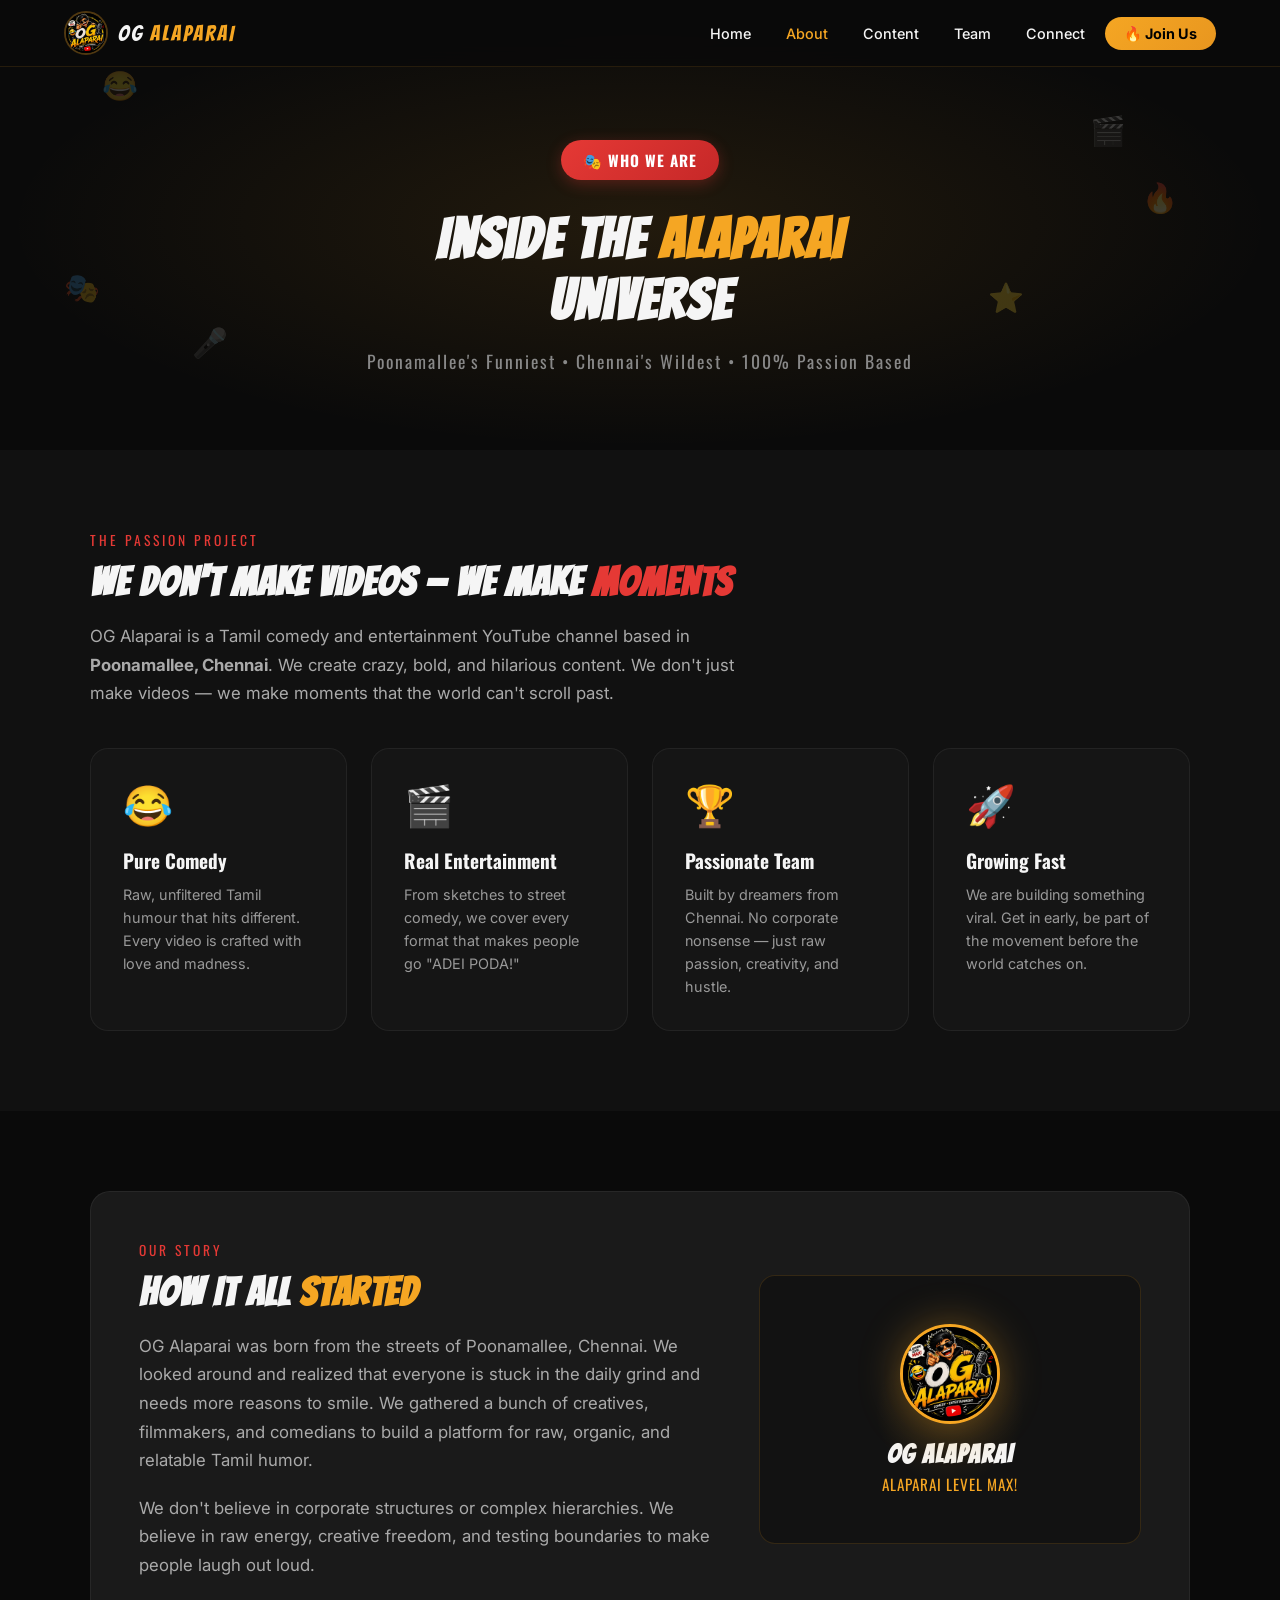
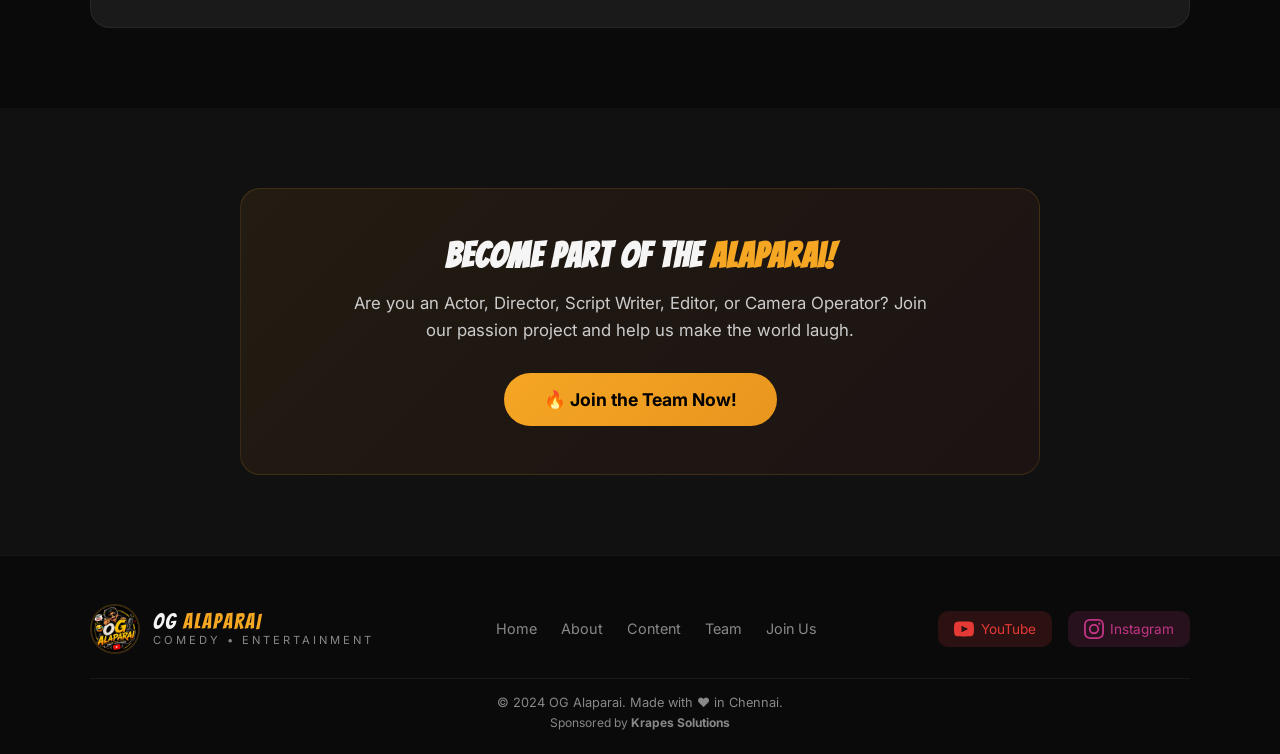
==== about.html @ c8358ae7 "Scrolling issues & small errors fix" ====
<!DOCTYPE html>
<html lang="en">
<head>
  <meta charset="UTF-8" />
  <meta name="viewport" content="width=device-width, initial-scale=1.0" />
  <title>About Us – OG Alaparai</title>
  <meta name="description" content="Learn more about OG Alaparai – Tamil comedy and entertainment YouTube channel based in Poonamallee, Chennai. Alaparai Level Max!" />
  <link rel="icon" href="logo.png" type="image/png" />
  <link rel="preconnect" href="https://fonts.googleapis.com" />
  <link rel="preconnect" href="https://fonts.gstatic.com" crossorigin />
  <link href="https://fonts.googleapis.com/css2?family=Bangers&family=Oswald:wght@400;600;700&family=Inter:wght@300;400;600;700&display=swap" rel="stylesheet" />
  <link rel="stylesheet" href="style.css" />
</head>
<body class="about-page">

  <!-- ===== NAVBAR ===== -->
  <nav id="navbar">
    <div class="nav-container">
      <a href="index.html" class="nav-logo">
        <img src="logo.png" alt="OG Alaparai Logo" id="nav-logo-img" />
        <span class="nav-brand">OG <span class="gold">ALAPARAI</span></span>
      </a>
      <ul class="nav-links" id="nav-links">
        <li><a href="index.html" class="nav-link">Home</a></li>
        <li><a href="about.html" class="nav-link active">About</a></li>
        <li><a href="content.html" class="nav-link">Content</a></li>
        <li><a href="team.html" class="nav-link">Team</a></li>
        <li><a href="connect.html" class="nav-link">Connect</a></li>
        <li><a href="join.html" class="nav-link nav-cta">🔥 Join Us</a></li>
      </ul>
      <button class="hamburger" id="hamburger" aria-label="Open menu">
        <span></span><span></span><span></span>
      </button>
    </div>
  </nav>

  <!-- ===== ABOUT HERO ===== -->
  <section class="about-hero">
    <div class="about-hero-overlay"></div>
    <div class="about-hero-content">
      <div class="hero-badge bounce">🎭 WHO WE ARE</div>
      <h1 class="about-title">Inside The <span class="gold">ALAPARAI</span><br/>Universe</h1>
      <p class="about-subtitle">Poonamallee's Funniest • Chennai's Wildest • 100% Passion Based</p>
    </div>
    <div class="floating-emojis">
      <span class="fe fe1">😂</span>
      <span class="fe fe2">🎬</span>
      <span class="fe fe3">🎤</span>
      <span class="fe fe4">🔥</span>
      <span class="fe fe5">⭐</span>
      <span class="fe fe6">🎭</span>
    </div>
  </section>

  <!-- ===== WHO WE ARE GRID ===== -->
  <section class="section about-intro-section">
    <div class="section-container">
      <div class="section-label">THE PASSION PROJECT</div>
      <h2 class="section-title">We Don't Make Videos — We Make <span class="red">MOMENTS</span></h2>
      <p class="section-desc">OG Alaparai is a Tamil comedy and entertainment YouTube channel based in <strong>Poonamallee, Chennai</strong>. We create crazy, bold, and hilarious content. We don't just make videos — we make moments that the world can't scroll past.</p>

      <div class="about-grid">
        <div class="about-card glass" id="card-comedy">
          <div class="about-card-icon">😂</div>
          <h3>Pure Comedy</h3>
          <p>Raw, unfiltered Tamil humour that hits different. Every video is crafted with love and madness.</p>
          <div class="card-glow glow-gold"></div>
        </div>
        <div class="about-card glass" id="card-entertainment">
          <div class="about-card-icon">🎬</div>
          <h3>Real Entertainment</h3>
          <p>From sketches to street comedy, we cover every format that makes people go "ADEI PODA!"</p>
          <div class="card-glow glow-red"></div>
        </div>
        <div class="about-card glass" id="card-team">
          <div class="about-card-icon">🏆</div>
          <h3>Passionate Team</h3>
          <p>Built by dreamers from Chennai. No corporate nonsense — just raw passion, creativity, and hustle.</p>
          <div class="card-glow glow-gold"></div>
        </div>
        <div class="about-card glass" id="card-grow">
          <div class="about-card-icon">🚀</div>
          <h3>Growing Fast</h3>
          <p>We are building something viral. Get in early, be part of the movement before the world catches on.</p>
          <div class="card-glow glow-red"></div>
        </div>
      </div>
    </div>
  </section>

  <!-- ===== STORY & VISION ===== -->
  <section class="section story-section">
    <div class="section-container">
      <div class="story-card">
        <div class="story-info">
          <div class="section-label">OUR STORY</div>
          <h2 class="section-title">How It All <span class="gold">Started</span></h2>
          <p class="story-text">OG Alaparai was born from the streets of Poonamallee, Chennai. We looked around and realized that everyone is stuck in the daily grind and needs more reasons to smile. We gathered a bunch of creatives, filmmakers, and comedians to build a platform for raw, organic, and relatable Tamil humor.</p>
          <p class="story-text">We don't believe in corporate structures or complex hierarchies. We believe in raw energy, creative freedom, and testing boundaries to make people laugh out loud.</p>
        </div>
        <div class="story-graphic-card">
          <div class="graphic-circle"></div>
          <img src="logo.png" alt="OG Alaparai Mascot Logo" class="story-graphic-logo" />
          <h4>OG ALAPARAI</h4>
          <p>Alaparai Level Max!</p>
        </div>
      </div>
    </div>
  </section>

  <!-- ===== ABOUT CTA ===== -->
  <section class="section about-cta-section">
    <div class="section-container">
      <div class="about-cta-card">
        <h3>Become Part of the <span class="gold">Alaparai!</span></h3>
        <p>Are you an Actor, Director, Script Writer, Editor, or Camera Operator? Join our passion project and help us make the world laugh.</p>
        <a href="join.html" class="btn btn-gold btn-large" id="about-cta-btn">🔥 Join the Team Now!</a>
      </div>
    </div>
  </section>

  <!-- ===== FOOTER ===== -->
  <footer class="footer">
    <div class="footer-container">
      <div class="footer-top">
        <div class="footer-logo">
          <img src="logo.png" alt="OG Alaparai" class="footer-logo-img" />
          <div>
            <div class="footer-brand">OG <span class="gold">ALAPARAI</span></div>
            <div class="footer-tagline">COMEDY • ENTERTAINMENT</div>
          </div>
        </div>
        <div class="footer-links">
          <a href="index.html">Home</a>
          <a href="about.html">About</a>
          <a href="content.html">Content</a>
          <a href="team.html">Team</a>
          <a href="join.html">Join Us</a>
        </div>
        <div class="footer-social">
          <a href="https://www.youtube.com/@OG_Alaparai" target="_blank" rel="noopener" class="social-btn yt" id="footer-yt-about">
            <svg viewBox="0 0 24 24" fill="currentColor" width="20" height="20"><path d="M19.615 3.184c-3.604-.246-11.631-.245-15.23 0-3.897.266-4.356 2.62-4.385 8.816.029 6.185.484 8.549 4.385 8.816 3.6.245 11.626.246 15.23 0 3.897-.266 4.356-2.62 4.385-8.816-.029-6.185-.484-8.549-4.385-8.816zm-10.615 12.816v-8l8 3.993-8 4.007z"/></svg>
            YouTube
          </a>
          <a href="https://www.instagram.com/ogalaparai?igsh=MXBjYnR4ajNsdXlrcw==" target="_blank" rel="noopener" class="social-btn ig" id="footer-ig-about">
            <svg viewBox="0 0 24 24" fill="currentColor" width="20" height="20"><path d="M12 2.163c3.204 0 3.584.012 4.85.07 3.252.148 4.771 1.691 4.919 4.919.058 1.265.069 1.645.069 4.849 0 3.205-.012 3.584-.069 4.849-.149 3.225-1.664 4.771-4.919 4.919-1.266.058-1.644.07-4.85.07-3.204 0-3.584-.012-4.849-.07-3.26-.149-4.771-1.699-4.919-4.92-.058-1.265-.07-1.644-.07-4.849 0-3.204.013-3.583.07-4.849.149-3.227 1.664-4.771 4.919-4.919 1.266-.057 1.645-.069 4.849-.069zM12 0C8.741 0 8.333.014 7.053.072 2.695.272.273 2.69.073 7.052.014 8.333 0 8.741 0 12c0 3.259.014 3.668.072 4.948.2 4.358 2.618 6.78 6.98 6.98C8.333 23.986 8.741 24 12 24c3.259 0 3.668-.014 4.948-.072 4.354-.2 6.782-2.618 6.979-6.98.059-1.28.073-1.689.073-4.948 0-3.259-.014-3.667-.072-4.947-.196-4.354-2.617-6.78-6.979-6.98C15.668.014 15.259 0 12 0zm0 5.838a6.162 6.162 0 100 12.324 6.162 6.162 0 000-12.324zM12 16a4 4 0 110-8 4 4 0 010 8zm6.406-11.845a1.44 1.44 0 100 2.881 1.44 1.44 0 000-2.881z"/></svg>
            Instagram
          </a>
        </div>
      </div>
      <div class="footer-bottom">
        <p>© 2024 OG Alaparai. Made with ❤️ in Chennai.</p>
        <p class="footer-sponsor">Sponsored by <strong>Krapes Solutions</strong></p>
      </div>
    </div>
  </footer>

  <script src="script.js"></script>
</body>
</html>
---- style.css ----
/* ===== RESET ===== */
*,
*::before,
*::after {
  margin: 0;
  padding: 0;
  box-sizing: border-box
}

:root {
  --black: #0a0a0a;
  --dark: #111;
  --card: #1a1a1a;
  --gold: #f5a623;
  --gold-light: #ffd700;
  --red: #e53935;
  --white: #f5f5f5;
  --gray: #888;
  --font-display: 'Bangers', cursive;
  --font-heading: 'Oswald', sans-serif;
  --font-body: 'Inter', sans-serif
}

html {
  scroll-behavior: smooth
}

body {
  font-family: var(--font-body);
  background: var(--black);
  color: var(--white);
  overflow-x: hidden
}

a {
  text-decoration: none;
  color: inherit
}

.gold {
  color: var(--gold)
}

.red {
  color: var(--red)
}

/* ===== NAV ===== */
#navbar {
  position: fixed;
  top: 0;
  left: 0;
  width: 100%;
  z-index: 1000;
  background: rgba(10, 10, 10, .85);
  backdrop-filter: blur(14px);
  border-bottom: 1px solid rgba(245, 166, 35, .12);
  transition: .3s
}

.nav-container {
  max-width: 1200px;
  margin: 0 auto;
  padding: .7rem 1.5rem;
  display: flex;
  align-items: center;
  justify-content: space-between
}

.nav-logo {
  display: flex;
  align-items: center;
  gap: .6rem
}

#nav-logo-img {
  width: 44px;
  height: 44px;
  border-radius: 50%;
  object-fit: cover;
  border: 2px solid rgba(245, 166, 35, .3)
}

.nav-brand {
  font-family: var(--font-display);
  font-size: 1.4rem;
  letter-spacing: 2px
}

.nav-links {
  display: flex;
  list-style: none;
  gap: .2rem;
  align-items: center
}

.nav-link {
  padding: .5rem 1rem;
  border-radius: 8px;
  font-weight: 500;
  font-size: .9rem;
  transition: .25s
}

.nav-link:hover,
.nav-link.active {
  color: var(--gold)
}

.nav-cta {
  background: linear-gradient(135deg, var(--gold), #e8961f);
  color: #000 !important;
  font-weight: 700;
  border-radius: 20px;
  padding: .5rem 1.2rem !important
}

.nav-cta:hover {
  transform: scale(1.05);
  box-shadow: 0 0 20px rgba(245, 166, 35, .4)
}

.hamburger {
  display: none;
  flex-direction: column;
  gap: 5px;
  background: none;
  border: none;
  cursor: pointer;
  padding: 5px
}

.hamburger span {
  width: 26px;
  height: 3px;
  background: var(--white);
  border-radius: 3px;
  transition: .3s
}

/* ===== HERO ===== */
.hero {
  position: relative;
  min-height: 100vh;
  display: flex;
  align-items: center;
  justify-content: center;
  padding: 6rem 2rem 5rem;
  background: var(--black);
  overflow: hidden
}

.hero-bg-overlay {
  position: absolute;
  inset: 0;
  background: radial-gradient(ellipse at 25% 35%, rgba(245, 166, 35, .1) 0%, transparent 55%), radial-gradient(ellipse at 75% 65%, rgba(229, 57, 53, .07) 0%, transparent 45%), radial-gradient(ellipse at 50% 80%, rgba(245, 166, 35, .05) 0%, transparent 40%)
}

.hero-ring {
  position: absolute;
  border-radius: 50%;
  border: 2px solid rgba(245, 166, 35, .06);
  pointer-events: none
}

.ring1 {
  width: 600px;
  height: 600px;
  top: 50%;
  left: 50%;
  transform: translate(-50%, -50%);
  animation: spinSlow 30s linear infinite
}

.ring2 {
  width: 800px;
  height: 800px;
  top: 50%;
  left: 50%;
  transform: translate(-50%, -50%);
  border-color: rgba(229, 57, 53, .04);
  animation: spinSlow 45s linear infinite reverse
}

@keyframes spinSlow {
  to {
    transform: translate(-50%, -50%) rotate(360deg)
  }
}

.hero-content {
  position: relative;
  z-index: 2;
  text-align: center;
  max-width: 750px
}

.hero-badge {
  display: inline-block;
  background: linear-gradient(135deg, var(--red), #c62828);
  color: #fff;
  padding: .55rem 1.4rem;
  border-radius: 24px;
  font-family: var(--font-heading);
  font-weight: 700;
  font-size: .95rem;
  letter-spacing: 1px;
  margin-bottom: 1.8rem;
  box-shadow: 0 4px 15px rgba(229, 57, 53, .3)
}

.bounce {
  animation: bounce 2s infinite
}

@keyframes bounce {

  0%,
  100% {
    transform: translateY(0)
  }

  50% {
    transform: translateY(-8px)
  }
}

.hero-logo-wrap {
  margin: 0 auto 1rem;
  position: relative
}

.hero-logo {
  max-width: 420px;
  width: 100%;
  filter: drop-shadow(0 0 40px rgba(245, 166, 35, .25));
  animation: logoFloat 4s ease-in-out infinite;
  -webkit-mask-image: radial-gradient(ellipse 75% 75% at center, #000 40%, transparent 72%);
  mask-image: radial-gradient(ellipse 75% 75% at center, #000 40%, transparent 72%)
}

@keyframes logoFloat {

  0%,
  100% {
    transform: translateY(0)
  }

  50% {
    transform: translateY(-10px)
  }
}

.hero-tagline {
  font-family: var(--font-heading);
  font-size: 1.3rem;
  letter-spacing: 6px;
  color: var(--gold);
  margin-bottom: 1.2rem;
  text-transform: uppercase
}

.tagline-dot {
  margin: 0 .6rem;
  opacity: .5
}

.hero-sub {
  font-size: 1.05rem;
  color: #bbb;
  line-height: 1.7;
  margin-bottom: 1.5rem
}

.hero-tags {
  display: flex;
  flex-wrap: wrap;
  justify-content: center;
  gap: .5rem;
  margin-bottom: 2rem
}

.tag {
  background: rgba(245, 166, 35, .08);
  border: 1px solid rgba(245, 166, 35, .2);
  padding: .35rem .9rem;
  border-radius: 20px;
  font-size: .82rem;
  color: var(--gold);
  transition: .25s
}

.tag:hover {
  background: rgba(245, 166, 35, .15);
  transform: translateY(-2px)
}

.hero-btns {
  display: flex;
  gap: 1rem;
  justify-content: center;
  flex-wrap: wrap
}

.btn {
  display: inline-flex;
  align-items: center;
  gap: .5rem;
  padding: .75rem 1.8rem;
  border-radius: 30px;
  font-weight: 700;
  font-size: .93rem;
  border: none;
  cursor: pointer;
  transition: .3s
}

.btn-yt {
  background: #e53935;
  color: #fff
}

.btn-yt:hover {
  background: #c62828;
  transform: translateY(-3px);
  box-shadow: 0 8px 25px rgba(229, 57, 53, .4)
}

.btn-ig {
  background: linear-gradient(135deg, #833ab4, #fd1d1d, #fcb045);
  color: #fff
}

.btn-ig:hover {
  transform: translateY(-3px);
  box-shadow: 0 8px 25px rgba(131, 58, 180, .4)
}

.btn-gold {
  background: linear-gradient(135deg, var(--gold), #e8961f);
  color: #000
}

.btn-gold:hover {
  transform: translateY(-3px);
  box-shadow: 0 8px 25px rgba(245, 166, 35, .4)
}

.btn-large {
  padding: 1rem 2.5rem;
  font-size: 1.1rem
}

.btn-full {
  width: 100%;
  justify-content: center
}

/* Hero QR */
.hero-qr {
  position: absolute;
  right: 3rem;
  bottom: 3rem;
  z-index: 3;
  text-align: center;
  animation: fadeInUp 1s .5s both
}

.qr-img {
  width: 110px;
  height: 110px;
  border-radius: 12px;
  border: 3px solid rgba(245, 166, 35, .3);
  transition: .3s;
  background: #fff;
  padding: 4px
}

.qr-img:hover {
  transform: scale(1.1);
  box-shadow: 0 0 25px rgba(245, 166, 35, .3)
}

.qr-label {
  display: block;
  font-size: .7rem;
  color: var(--gray);
  margin-top: .4rem;
  letter-spacing: 1px;
  font-family: var(--font-heading)
}

@keyframes fadeInUp {
  from {
    opacity: 0;
    transform: translateY(20px)
  }

  to {
    opacity: 1;
    transform: translateY(0)
  }
}

.hero-scroll-hint {
  position: absolute;
  bottom: 1.5rem;
  left: 50%;
  transform: translateX(-50%);
  text-align: center;
  color: var(--gray);
  font-size: .75rem;
  z-index: 3
}

.scroll-arrow {
  width: 20px;
  height: 20px;
  border-right: 2px solid var(--gray);
  border-bottom: 2px solid var(--gray);
  transform: rotate(45deg);
  margin: .5rem auto 0;
  animation: scrollBounce 1.5s infinite
}

@keyframes scrollBounce {

  0%,
  100% {
    transform: rotate(45deg) translateY(0)
  }

  50% {
    transform: rotate(45deg) translateY(6px)
  }
}

/* ===== MARQUEE ===== */
.marquee-strip {
  background: linear-gradient(90deg, var(--gold), #e8961f, var(--red), #e8961f, var(--gold));
  padding: .6rem 0;
  overflow: hidden;
  white-space: nowrap
}

.marquee-track {
  display: flex;
  animation: marquee 20s linear infinite
}

.marquee-track span {
  font-family: var(--font-heading);
  font-size: .85rem;
  font-weight: 700;
  color: #000;
  letter-spacing: 2px;
  flex-shrink: 0
}

@keyframes marquee {
  to {
    transform: translateX(-50%)
  }
}

/* ===== STATS BAR ===== */
.stats-bar {
  background: var(--dark);
  border-bottom: 1px solid rgba(255, 255, 255, .05);
  padding: 2.5rem 2rem
}

.stats-container {
  max-width: 900px;
  margin: 0 auto;
  display: grid;
  grid-template-columns: repeat(4, 1fr);
  gap: 1rem;
  text-align: center
}

.stat-item {
  padding: 1rem
}

.stat-num {
  font-family: var(--font-display);
  font-size: 2.8rem;
  color: var(--gold)
}

.stat-suffix {
  font-family: var(--font-display);
  font-size: 1.8rem;
  color: var(--gold)
}

.stat-label {
  display: block;
  font-size: .75rem;
  color: var(--gray);
  margin-top: .3rem;
  letter-spacing: 1px;
  text-transform: uppercase
}

/* ===== SECTIONS ===== */
.section {
  padding: 5rem 2rem
}

.section-container {
  max-width: 1100px;
  margin: 0 auto
}

.section-label {
  font-family: var(--font-heading);
  color: var(--red);
  font-size: .85rem;
  letter-spacing: 3px;
  margin-bottom: .5rem;
  text-transform: uppercase
}

.section-title {
  font-family: var(--font-display);
  font-size: 2.5rem;
  letter-spacing: 1px;
  margin-bottom: 1rem;
  line-height: 1.2
}

.section-desc {
  color: #aaa;
  font-size: 1.05rem;
  max-width: 650px;
  line-height: 1.7;
  margin-bottom: 2.5rem
}

/* ABOUT */
.about-section {
  background: var(--dark)
}

.about-grid {
  display: grid;
  grid-template-columns: repeat(auto-fit, minmax(240px, 1fr));
  gap: 1.5rem
}

.about-card {
  position: relative;
  background: rgba(26, 26, 26, .6);
  border: 1px solid rgba(255, 255, 255, .06);
  border-radius: 18px;
  padding: 2rem;
  overflow: hidden;
  transition: .4s
}

.about-card:hover {
  transform: translateY(-8px);
  border-color: var(--gold)
}

.about-card.glass {
  backdrop-filter: blur(10px)
}

.about-card-icon {
  font-size: 2.5rem;
  margin-bottom: 1rem
}

.about-card h3 {
  font-family: var(--font-heading);
  font-size: 1.2rem;
  margin-bottom: .5rem
}

.about-card p {
  color: #999;
  font-size: .9rem;
  line-height: 1.6
}

.card-glow {
  position: absolute;
  width: 120px;
  height: 120px;
  border-radius: 50%;
  filter: blur(60px);
  opacity: 0;
  transition: .5s;
  pointer-events: none;
  bottom: -30px;
  right: -30px
}

.glow-gold {
  background: var(--gold)
}

.glow-red {
  background: var(--red)
}

.about-card:hover .card-glow {
  opacity: .15
}

/* CONTENT */
.content-section {
  background: var(--black)
}

.content-grid {
  display: grid;
  grid-template-columns: repeat(auto-fit, minmax(200px, 1fr));
  gap: 1.2rem
}

.content-item {
  background: var(--card);
  border: 1px solid rgba(255, 255, 255, .05);
  border-radius: 14px;
  padding: 1.8rem;
  text-align: center;
  transition: .3s
}

.content-item:hover {
  border-color: var(--gold);
  transform: translateY(-5px);
  box-shadow: 0 8px 25px rgba(245, 166, 35, .08)
}

.content-icon {
  font-size: 2.2rem;
  margin-bottom: .8rem
}

.content-item h4 {
  font-family: var(--font-heading);
  margin-bottom: .4rem
}

.content-item p {
  color: #999;
  font-size: .82rem;
  line-height: 1.5
}

/* TEAM */
.team-section {
  background: var(--dark)
}

.roles-grid {
  display: grid;
  grid-template-columns: repeat(auto-fit, minmax(200px, 1fr));
  gap: 1.2rem;
  margin-bottom: 2.5rem
}

.role-card {
  background: var(--card);
  border: 1px solid rgba(255, 255, 255, .06);
  border-radius: 14px;
  padding: 1.8rem;
  text-align: center;
  transition: .35s
}

.role-card:hover {
  border-color: var(--gold);
  transform: translateY(-6px);
  box-shadow: 0 10px 30px rgba(245, 166, 35, .1)
}

.role-card.highlight {
  border-color: rgba(245, 166, 35, .2)
}

.role-emoji {
  font-size: 2.5rem;
  margin-bottom: .6rem
}

.role-card h4 {
  font-family: var(--font-heading);
  font-size: 1.1rem;
  margin-bottom: .4rem
}

.role-card p {
  color: #999;
  font-size: .82rem;
  line-height: 1.5
}

.join-cta-wrap {
  text-align: center;
  padding: 2.5rem;
  background: linear-gradient(135deg, rgba(245, 166, 35, .08), rgba(229, 57, 53, .05));
  border-radius: 20px;
  border: 1px solid rgba(245, 166, 35, .15)
}

.cta-text {
  font-family: var(--font-heading);
  font-size: 1.2rem;
  color: var(--gold);
  margin-bottom: 1.2rem;
  letter-spacing: 1.5px
}

/* ===== CONNECT ===== */
.connect-section {
  background: var(--black)
}

.connect-grid {
  display: grid;
  grid-template-columns: repeat(3, 1fr);
  gap: 1.5rem;
  align-items: stretch
}

.connect-card {
  background: var(--card);
  border: 1px solid rgba(255, 255, 255, .06);
  border-radius: 18px;
  padding: 2.5rem 2rem;
  text-align: center;
  transition: .4s;
  display: flex;
  flex-direction: column;
  align-items: center;
  justify-content: center;
  gap: .6rem
}

.connect-card:hover {
  transform: translateY(-6px)
}

.qr-card {
  border-color: rgba(245, 166, 35, .2)
}

.qr-card:hover {
  box-shadow: 0 12px 35px rgba(245, 166, 35, .12)
}

.connect-qr {
  width: 180px;
  height: 180px;
  border-radius: 12px;
  border: 3px solid rgba(245, 166, 35, .25);
  background: #fff;
  padding: 8px;
  margin-bottom: .5rem
}

.connect-card h4 {
  font-family: var(--font-heading);
  font-size: 1.2rem
}

.connect-card p {
  color: #999;
  font-size: .85rem;
  line-height: 1.5
}

.yt-card {
  border-color: rgba(229, 57, 53, .2)
}

.yt-card:hover {
  border-color: #e53935;
  box-shadow: 0 12px 35px rgba(229, 57, 53, .12)
}

.yt-card .connect-icon {
  color: #e53935
}

.ig-card {
  border-color: rgba(193, 53, 132, .2)
}

.ig-card:hover {
  border-color: #c13584;
  box-shadow: 0 12px 35px rgba(193, 53, 132, .12)
}

.ig-card .connect-icon {
  color: #c13584
}

.connect-action {
  font-family: var(--font-heading);
  font-size: .9rem;
  color: var(--gold);
  letter-spacing: 1px;
  margin-top: auto
}

/* LOCATION */
.location-section {
  background: var(--dark)
}

.location-card {
  display: grid;
  grid-template-columns: 1fr 1fr;
  gap: 3rem;
  align-items: center
}

.location-address {
  font-size: 1.1rem;
  margin-bottom: 1.5rem;
  line-height: 1.6
}

.contact-row {
  display: flex;
  gap: 1rem;
  flex-wrap: wrap
}

.contact-btn {
  background: var(--card);
  border: 1px solid rgba(255, 255, 255, .1);
  padding: .6rem 1.2rem;
  border-radius: 10px;
  font-size: .9rem;
  transition: .25s
}

.contact-btn:hover {
  border-color: var(--gold);
  color: var(--gold)
}

.map-mock {
  background: var(--card);
  border: 1px solid rgba(255, 255, 255, .08);
  border-radius: 16px;
  padding: 3rem;
  text-align: center
}

.map-pin {
  font-size: 3rem;
  margin-bottom: .5rem;
  animation: bounce 2s infinite
}

.map-mock p {
  font-family: var(--font-heading);
  font-size: 1.2rem;
  color: var(--gold)
}

.map-mock small {
  color: var(--gray)
}

/* ===== FOOTER ===== */
.footer {
  background: var(--black);
  border-top: 1px solid rgba(255, 255, 255, .06);
  padding: 3rem 2rem 1.5rem
}

.footer-container {
  max-width: 1100px;
  margin: 0 auto
}

.footer-top {
  display: flex;
  align-items: center;
  justify-content: space-between;
  flex-wrap: wrap;
  gap: 1.5rem;
  margin-bottom: 1.5rem
}

.footer-logo {
  display: flex;
  align-items: center;
  gap: .8rem
}

.footer-logo-img {
  width: 50px;
  height: 50px;
  border-radius: 50%;
  object-fit: cover;
  border: 2px solid rgba(245, 166, 35, .2)
}

.footer-brand {
  font-family: var(--font-display);
  font-size: 1.3rem;
  letter-spacing: 2px
}

.footer-tagline {
  font-size: .7rem;
  color: var(--gray);
  letter-spacing: 3px
}

.footer-links {
  display: flex;
  gap: 1.5rem;
  flex-wrap: wrap
}

.footer-links a {
  color: var(--gray);
  font-size: .9rem;
  transition: .25s
}

.footer-links a:hover {
  color: var(--gold)
}

.footer-social {
  display: flex;
  gap: 1rem
}

.social-btn {
  display: inline-flex;
  align-items: center;
  gap: .4rem;
  padding: .5rem 1rem;
  border-radius: 10px;
  font-size: .85rem;
  transition: .25s
}

.social-btn.yt {
  background: rgba(229, 57, 53, .15);
  color: #e53935
}

.social-btn.yt:hover {
  background: #e53935;
  color: #fff
}

.social-btn.ig {
  background: rgba(193, 53, 132, .15);
  color: #c13584
}

.social-btn.ig:hover {
  background: #c13584;
  color: #fff
}

.footer-bottom {
  border-top: 1px solid rgba(255, 255, 255, .06);
  padding-top: 1rem;
  color: var(--gray);
  font-size: .8rem;
  text-align: center
}

.footer-sponsor {
  margin-top: .3rem;
  font-size: .75rem
}

/* ===== JOIN PAGE ===== */
.join-hero {
  position: relative;
  min-height: 50vh;
  display: flex;
  align-items: center;
  justify-content: center;
  padding: 7rem 2rem 3rem;
  background: var(--black);
  overflow: hidden;
  text-align: center
}

.join-hero-overlay {
  position: absolute;
  inset: 0;
  background: radial-gradient(ellipse at center, rgba(245, 166, 35, .1), transparent 70%)
}

.join-hero-content {
  position: relative;
  z-index: 2
}

.join-title {
  font-family: var(--font-display);
  font-size: 3.5rem;
  letter-spacing: 2px;
  line-height: 1.1;
  margin-bottom: 1rem
}

.join-subtitle {
  font-family: var(--font-heading);
  color: var(--gray);
  font-size: 1.1rem;
  letter-spacing: 2px
}

.floating-emojis {
  position: absolute;
  inset: 0;
  pointer-events: none;
  overflow: hidden
}

.fe {
  position: absolute;
  font-size: 1.8rem;
  opacity: .2;
  animation: floatEmoji 6s infinite ease-in-out
}

.fe1 {
  top: 15%;
  left: 8%;
  animation-delay: 0s
}

.fe2 {
  top: 25%;
  right: 12%;
  animation-delay: 1s
}

.fe3 {
  bottom: 20%;
  left: 15%;
  animation-delay: 2s
}

.fe4 {
  top: 40%;
  right: 8%;
  animation-delay: 3s
}

.fe5 {
  bottom: 30%;
  right: 20%;
  animation-delay: 4s
}

.fe6 {
  top: 60%;
  left: 5%;
  animation-delay: 5s
}

@keyframes floatEmoji {

  0%,
  100% {
    transform: translateY(0) rotate(0deg)
  }

  50% {
    transform: translateY(-20px) rotate(10deg)
  }
}

/* PERKS */
.perks-section {
  background: var(--dark)
}

.perks-grid {
  display: grid;
  grid-template-columns: 1fr auto 1fr;
  gap: 2rem;
  align-items: center
}

.perks-card {
  background: var(--card);
  border-radius: 16px;
  padding: 2rem;
  border: 1px solid rgba(255, 255, 255, .06)
}

.perks-card h3 {
  font-family: var(--font-heading);
  margin-bottom: 1rem;
  font-size: 1.2rem
}

.perks-card ul {
  list-style: none
}

.perks-card li {
  padding: .4rem 0;
  font-size: .9rem;
  color: #ccc
}

.get-card {
  border-color: rgba(76, 175, 80, .2)
}

.need-card {
  border-color: rgba(245, 166, 35, .2)
}

.perks-center {
  text-align: center
}

.perks-fire {
  font-size: 3rem;
  margin-bottom: 1rem;
  animation: bounce 2s infinite
}

.perks-slogan {
  font-family: var(--font-heading);
  color: var(--gold);
  font-size: 1.1rem;
  line-height: 1.6;
  letter-spacing: 1px
}

/* FORM */
.form-section {
  background: var(--black)
}

.form-wrapper {
  display: grid;
  grid-template-columns: 2fr 1fr;
  gap: 2rem;
  align-items: start
}

.form-card {
  background: var(--card);
  border-radius: 20px;
  padding: 2.5rem;
  border: 1px solid rgba(245, 166, 35, .1)
}

.email-notice {
  display: flex;
  align-items: center;
  gap: 1rem;
  background: rgba(245, 166, 35, .08);
  border: 1px solid rgba(245, 166, 35, .2);
  border-radius: 12px;
  padding: 1rem 1.5rem;
  margin-bottom: 2rem
}

.email-notice-icon {
  font-size: 2rem
}

.email-link {
  color: var(--gold);
  font-size: 1.1rem;
  font-weight: 700;
  display: block;
  margin-top: .2rem
}

.form-row {
  display: grid;
  grid-template-columns: 1fr 1fr;
  gap: 1rem
}

.form-group {
  margin-bottom: 1.2rem
}

.form-group label {
  display: block;
  font-size: .85rem;
  color: #aaa;
  margin-bottom: .4rem;
  font-weight: 500
}

.form-group input,
.form-group select,
.form-group textarea {
  width: 100%;
  padding: .75rem 1rem;
  background: rgba(255, 255, 255, .05);
  border: 1px solid rgba(255, 255, 255, .1);
  border-radius: 10px;
  color: var(--white);
  font-family: var(--font-body);
  font-size: .9rem;
  transition: .25s;
  outline: none
}

.form-group input:focus,
.form-group select:focus,
.form-group textarea:focus {
  border-color: var(--gold);
  box-shadow: 0 0 0 3px rgba(245, 166, 35, .1)
}

.form-group select {
  cursor: pointer;
  appearance: none;
  background-image: url("data:image/svg+xml,%3Csvg xmlns='http://www.w3.org/2000/svg' width='12' height='12' viewBox='0 0 12 12'%3E%3Cpath fill='%23888' d='M6 8L1 3h10z'/%3E%3C/svg%3E");
  background-repeat: no-repeat;
  background-position: right 1rem center
}

.form-group select option {
  background: var(--card);
  color: var(--white)
}

.form-group textarea {
  resize: vertical;
  min-height: 80px
}

.resume-section {
  display: flex;
  align-items: center;
  gap: 1rem;
  background: rgba(229, 57, 53, .08);
  border: 1px solid rgba(229, 57, 53, .2);
  border-radius: 12px;
  padding: 1rem 1.5rem;
  margin-bottom: 1.5rem
}

.resume-icon {
  font-size: 2rem
}

.resume-section strong {
  color: var(--white)
}

.resume-section p {
  font-size: .85rem;
  color: #aaa;
  margin-top: .2rem
}

.email-inline {
  color: var(--gold);
  font-weight: 600
}

.resume-hint {
  font-style: italic;
  font-size: .8rem !important;
  color: var(--gray) !important
}

.direct-email-card {
  background: var(--card);
  border: 1px solid rgba(245, 166, 35, .1);
  border-radius: 20px;
  padding: 2.5rem;
  text-align: center
}

.direct-email-icon {
  font-size: 3rem;
  margin-bottom: 1rem
}

.direct-email-card h3 {
  font-family: var(--font-heading);
  margin-bottom: .8rem
}

.direct-email-card p {
  color: #aaa;
  font-size: .9rem;
  margin-bottom: 1rem
}

.email-direct-btn {
  display: inline-block;
  background: linear-gradient(135deg, var(--gold), #e8961f);
  color: #000;
  font-weight: 700;
  padding: .8rem 2rem;
  border-radius: 12px;
  font-size: 1.1rem;
  transition: .3s
}

.email-direct-btn:hover {
  transform: scale(1.05);
  box-shadow: 0 6px 20px rgba(245, 166, 35, .3)
}

.email-template-hint {
  font-size: .8rem;
  color: var(--gray);
  margin-top: .5rem
}

.join-roles-section {
  background: var(--black)
}

/* ===== RESPONSIVE ===== */
@media(max-width:768px) {
  .nav-links {
    display: none;
    position: absolute;
    top: 100%;
    left: 0;
    width: 100%;
    background: rgba(10, 10, 10, .97);
    flex-direction: column;
    padding: 1rem;
    gap: .3rem;
    border-bottom: 1px solid rgba(245, 166, 35, .1)
  }

  .nav-links.open {
    display: flex
  }

  .hamburger {
    display: flex
  }

  .hero {
    padding: 5rem 1.5rem 2rem
  }

  .hero-logo {
    max-width: 260px
  }

  .hero-qr {
    position: relative;
    right: auto;
    bottom: auto;
    margin: 2rem auto 0
  }

  .hero-ring {
    display: none
  }

  .stats-container {
    grid-template-columns: repeat(2, 1fr)
  }

  .section-title {
    font-size: 2rem
  }

  .connect-grid {
    grid-template-columns: 1fr
  }

  .location-card {
    grid-template-columns: 1fr
  }

  .perks-grid {
    grid-template-columns: 1fr;
    gap: 1.5rem
  }

  .perks-center {
    order: -1
  }

  .form-wrapper {
    grid-template-columns: 1fr
  }

  .form-row {
    grid-template-columns: 1fr
  }

  .join-title {
    font-size: 2.5rem
  }

  .footer-top {
    flex-direction: column;
    text-align: center
  }

  .footer-links,
  .footer-social {
    justify-content: center
  }
}

/* ===== ABOUT PAGE ===== */
.about-hero {
  position: relative;
  min-height: 50vh;
  display: flex;
  align-items: center;
  justify-content: center;
  padding: 7rem 2rem 3rem;
  background: var(--black);
  overflow: hidden;
  text-align: center
}

.about-hero-overlay {
  position: absolute;
  inset: 0;
  background: radial-gradient(ellipse at center, rgba(245, 166, 35, .1), transparent 70%)
}

.about-hero-content {
  position: relative;
  z-index: 2
}

.about-title {
  font-family: var(--font-display);
  font-size: 3.5rem;
  letter-spacing: 2px;
  line-height: 1.1;
  margin-bottom: 1rem
}

.about-subtitle {
  font-family: var(--font-heading);
  color: var(--gray);
  font-size: 1.1rem;
  letter-spacing: 2px
}

.about-intro-section {
  background: var(--dark)
}

.story-section {
  background: var(--black)
}

.story-card {
  display: grid;
  grid-template-columns: 1.2fr 0.8fr;
  gap: 3rem;
  align-items: center;
  background: var(--card);
  border: 1px solid rgba(255, 255, 255, .06);
  border-radius: 20px;
  padding: 3rem
}

.story-info {
  display: flex;
  flex-direction: column
}

.story-text {
  color: #aaa;
  font-size: 1.05rem;
  line-height: 1.7;
  margin-bottom: 1.2rem
}

.story-text:last-child {
  margin-bottom: 0
}

.story-graphic-card {
  position: relative;
  background: rgba(10, 10, 10, .5);
  border: 1px solid rgba(245, 166, 35, .15);
  border-radius: 16px;
  padding: 3rem 2rem;
  text-align: center;
  overflow: hidden;
  display: flex;
  flex-direction: column;
  align-items: center;
  justify-content: center
}

.graphic-circle {
  position: absolute;
  width: 150px;
  height: 150px;
  border-radius: 50%;
  background: radial-gradient(circle, rgba(245, 166, 35, .15) 0%, transparent 70%);
  top: 50%;
  left: 50%;
  transform: translate(-50%, -50%);
  pointer-events: none
}

.story-graphic-logo {
  width: 100px;
  height: 100px;
  border-radius: 50%;
  border: 3px solid var(--gold);
  object-fit: cover;
  margin-bottom: 1rem;
  filter: drop-shadow(0 0 20px rgba(245, 166, 35, .35));
  animation: logoFloat 4s ease-in-out infinite
}

.story-graphic-card h4 {
  font-family: var(--font-display);
  font-size: 1.6rem;
  letter-spacing: 1.5px;
  color: var(--white);
  margin-bottom: .3rem
}

.story-graphic-card p {
  font-family: var(--font-heading);
  color: var(--gold);
  font-size: .95rem;
  letter-spacing: 1px;
  text-transform: uppercase
}

.about-cta-section {
  background: var(--dark)
}

.about-cta-card {
  text-align: center;
  padding: 3rem 2rem;
  background: linear-gradient(135deg, rgba(245, 166, 35, .08), rgba(229, 57, 53, .05));
  border-radius: 20px;
  border: 1px solid rgba(245, 166, 35, .15);
  max-width: 800px;
  margin: 0 auto
}

.about-cta-card h3 {
  font-family: var(--font-display);
  font-size: 2.2rem;
  margin-bottom: 1rem;
  letter-spacing: 1px
}

.about-cta-card p {
  color: #ccc;
  font-size: 1.05rem;
  max-width: 600px;
  margin: 0 auto 1.8rem;
  line-height: 1.6
}

@media(max-width:768px) {
  .about-title {
    font-size: 2.5rem
  }
  .story-card {
    grid-template-columns: 1fr;
    gap: 2rem;
    padding: 2rem 1.5rem
  }
  .about-cta-card h3 {
    font-size: 1.8rem
  }
}

/* ===== CONTENT PAGE ===== */
.content-hero {
  position: relative;
  min-height: 50vh;
  display: flex;
  align-items: center;
  justify-content: center;
  padding: 7rem 2rem 3rem;
  background: var(--black);
  overflow: hidden;
  text-align: center
}

.content-hero-overlay {
  position: absolute;
  inset: 0;
  background: radial-gradient(ellipse at center, rgba(245, 166, 35, .1), transparent 70%)
}

.content-hero-content {
  position: relative;
  z-index: 2
}

.content-title {
  font-family: var(--font-display);
  font-size: 3.5rem;
  letter-spacing: 2px;
  line-height: 1.1;
  margin-bottom: 1rem
}

.content-subtitle {
  font-family: var(--font-heading);
  color: var(--gray);
  font-size: 1.1rem;
  letter-spacing: 2px
}

.content-intro-section {
  background: var(--dark)
}

.showcase-section {
  background: var(--black)
}

.showcase-grid {
  display: grid;
  grid-template-columns: repeat(3, 1fr);
  gap: 2rem;
  margin-top: 1rem
}

.showcase-card {
  background: var(--card);
  border: 1px solid rgba(255, 255, 255, .06);
  border-radius: 16px;
  overflow: hidden;
  transition: .35s;
  display: flex;
  flex-direction: column
}

.showcase-card:hover {
  transform: translateY(-8px);
  border-color: var(--gold);
  box-shadow: 0 12px 30px rgba(245, 166, 35, .1)
}

.card-video-mock {
  position: relative;
  height: 180px;
  background-size: cover;
  background-position: center;
  display: flex;
  align-items: center;
  justify-content: center;
  overflow: hidden
}

.mock-sketches {
  background: linear-gradient(135deg, #2b1055, #7597de)
}

.mock-reactions {
  background: linear-gradient(135deg, #1f4037, #99f2c8)
}

.mock-roast {
  background: linear-gradient(135deg, #f12711, #f5af19)
}

.play-btn-circle {
  width: 54px;
  height: 54px;
  border-radius: 50%;
  background: var(--gold);
  color: #000;
  display: flex;
  align-items: center;
  justify-content: center;
  font-size: 1.3rem;
  padding-left: 4px;
  transition: .3s;
  box-shadow: 0 4px 15px rgba(245, 166, 35, .4)
}

.showcase-card:hover .play-btn-circle {
  transform: scale(1.15);
  background: var(--gold-light);
  box-shadow: 0 0 25px rgba(245, 166, 35, .6)
}

.showcase-info {
  padding: 1.5rem;
  display: flex;
  flex-direction: column;
  flex-grow: 1;
  gap: .6rem
}

.showcase-tag {
  align-self: flex-start;
  padding: .25rem .7rem;
  border-radius: 12px;
  font-size: .75rem;
  font-weight: 700;
  text-transform: uppercase;
  letter-spacing: 0.5px
}

.tag-red {
  background: rgba(229, 57, 53, .15);
  color: var(--red)
}

.tag-gold {
  background: rgba(245, 166, 35, .15);
  color: var(--gold)
}

.showcase-info h4 {
  font-family: var(--font-heading);
  font-size: 1.25rem;
  color: var(--white);
  line-height: 1.3
}

.showcase-info p {
  color: #aaa;
  font-size: .88rem;
  line-height: 1.5
}

.subscribe-cta-section {
  background: var(--dark)
}

.subscribe-cta-card {
  text-align: center;
  padding: 3.5rem 2rem;
  background: linear-gradient(135deg, rgba(245, 166, 35, .08), rgba(229, 57, 53, .05));
  border-radius: 20px;
  border: 1px solid rgba(245, 166, 35, .15);
  max-width: 800px;
  margin: 0 auto
}

.subscribe-cta-card h3 {
  font-family: var(--font-display);
  font-size: 2.2rem;
  margin-bottom: 1rem;
  letter-spacing: 1px
}

.subscribe-cta-card p {
  color: #ccc;
  font-size: 1.05rem;
  max-width: 600px;
  margin: 0 auto 2rem;
  line-height: 1.6
}

.subscribe-cta-btns {
  display: flex;
  gap: 1rem;
  justify-content: center;
  flex-wrap: wrap
}

@media(max-width:768px) {
  .content-title {
    font-size: 2.5rem
  }
  .showcase-grid {
    grid-template-columns: 1fr;
    gap: 1.5rem
  }
  .subscribe-cta-card h3 {
    font-size: 1.8rem
  }
}

/* ===== TEAM PAGE ===== */
.team-hero {
  position: relative;
  min-height: 50vh;
  display: flex;
  align-items: center;
  justify-content: center;
  padding: 7rem 2rem 3rem;
  background: var(--black);
  overflow: hidden;
  text-align: center
}

.team-hero-overlay {
  position: absolute;
  inset: 0;
  background: radial-gradient(ellipse at center, rgba(245, 166, 35, .1), transparent 70%)
}

.team-hero-content {
  position: relative;
  z-index: 2
}

.team-title {
  font-family: var(--font-display);
  font-size: 3.5rem;
  letter-spacing: 2px;
  line-height: 1.1;
  margin-bottom: 1rem
}

.team-subtitle {
  font-family: var(--font-heading);
  color: var(--gray);
  font-size: 1.1rem;
  letter-spacing: 2px
}

.team-roles-section {
  background: var(--dark)
}

.core-team-section {
  background: var(--black)
}

.crew-grid {
  display: grid;
  grid-template-columns: repeat(3, 1fr);
  gap: 2rem;
  margin-top: 1rem
}

.crew-card {
  background: var(--card);
  border: 1px solid rgba(255, 255, 255, .06);
  border-radius: 18px;
  padding: 2.5rem 2rem;
  text-align: center;
  transition: .35s;
  display: flex;
  flex-direction: column;
  align-items: center;
  gap: .6rem
}

.crew-card:hover {
  transform: translateY(-8px);
  border-color: var(--red);
  box-shadow: 0 12px 30px rgba(229, 57, 53, .08)
}

.crew-avatar {
  width: 70px;
  height: 70px;
  border-radius: 50%;
  background: rgba(245, 166, 35, 0.1);
  border: 2px solid var(--gold);
  color: var(--gold);
  display: flex;
  align-items: center;
  justify-content: center;
  font-size: 2rem;
  margin-bottom: .4rem
}

.crew-card:hover .crew-avatar {
  background: rgba(229, 57, 53, 0.1);
  border-color: var(--red);
  color: var(--red);
  transform: scale(1.08);
  transition: .3s
}

.crew-card h4 {
  font-family: var(--font-heading);
  font-size: 1.3rem;
  color: var(--white)
}

.crew-role {
  font-size: .82rem;
  color: var(--gold);
  text-transform: uppercase;
  font-weight: 600;
  letter-spacing: 0.5px
}

.crew-card p {
  color: #999;
  font-size: .88rem;
  line-height: 1.5;
  margin-top: .4rem
}

.team-cta-section {
  background: var(--dark)
}

.team-cta-card {
  text-align: center;
  padding: 3.5rem 2rem;
  background: linear-gradient(135deg, rgba(245, 166, 35, .08), rgba(229, 57, 53, .05));
  border-radius: 20px;
  border: 1px solid rgba(245, 166, 35, .15);
  max-width: 800px;
  margin: 0 auto
}

.team-cta-card h3 {
  font-family: var(--font-display);
  font-size: 2.2rem;
  margin-bottom: 1rem;
  letter-spacing: 1px
}

.team-cta-card p {
  color: #ccc;
  font-size: 1.05rem;
  max-width: 600px;
  margin: 0 auto 2rem;
  line-height: 1.6
}

@media(max-width:768px) {
  .team-title {
    font-size: 2.5rem
  }
  .crew-grid {
    grid-template-columns: 1fr;
    gap: 1.5rem
  }
  .team-cta-card h3 {
    font-size: 1.8rem
  }
}

/* ===== CONNECT PAGE ===== */
.connect-hero {
  position: relative;
  min-height: 50vh;
  display: flex;
  align-items: center;
  justify-content: center;
  padding: 7rem 2rem 3rem;
  background: var(--black);
  overflow: hidden;
  text-align: center
}

.connect-hero-overlay {
  position: absolute;
  inset: 0;
  background: radial-gradient(ellipse at center, rgba(245, 166, 35, .1), transparent 70%)
}

.connect-hero-content {
  position: relative;
  z-index: 2
}

.connect-title {
  font-family: var(--font-display);
  font-size: 3.5rem;
  letter-spacing: 2px;
  line-height: 1.1;
  margin-bottom: 1rem
}

.connect-subtitle {
  font-family: var(--font-heading);
  color: var(--gray);
  font-size: 1.1rem;
  letter-spacing: 2px
}

.connect-grid-section {
  background: var(--black)
}

@media(max-width:768px) {
  .connect-title {
    font-size: 2.5rem
  }
}
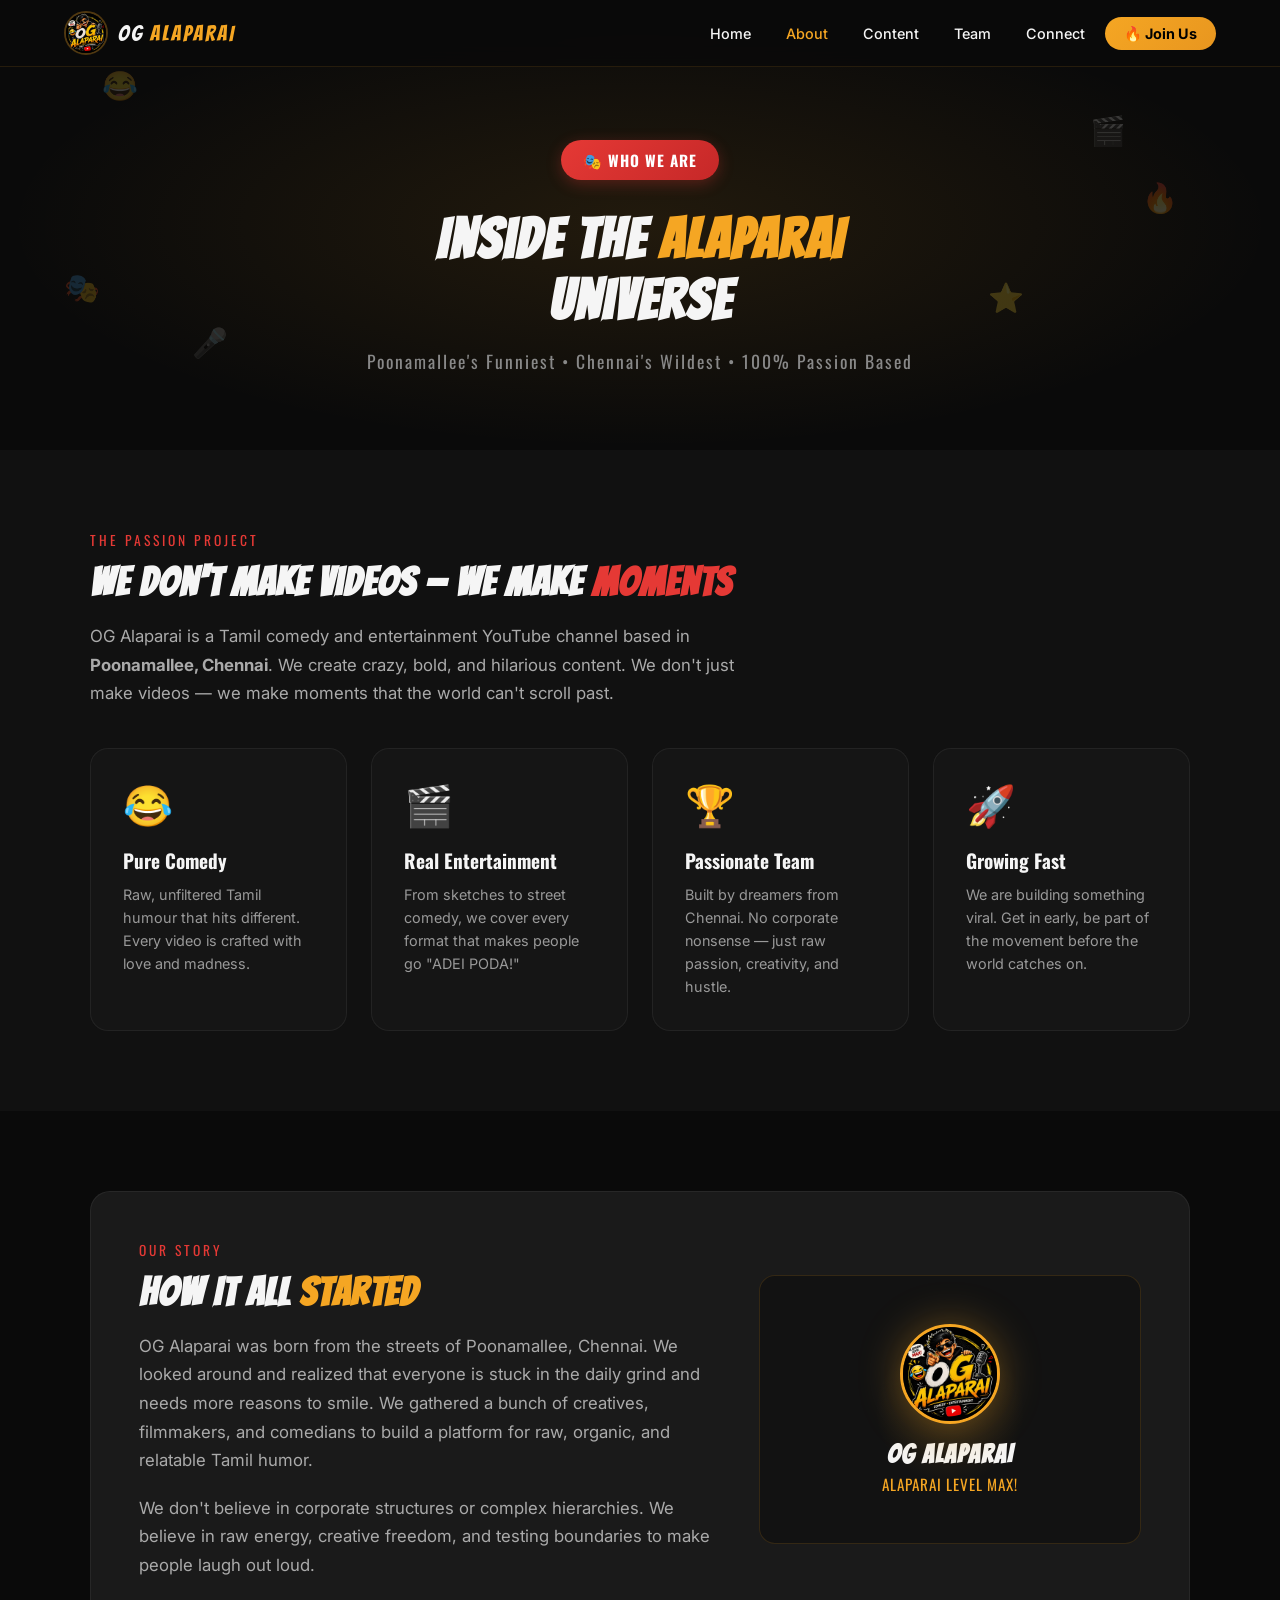
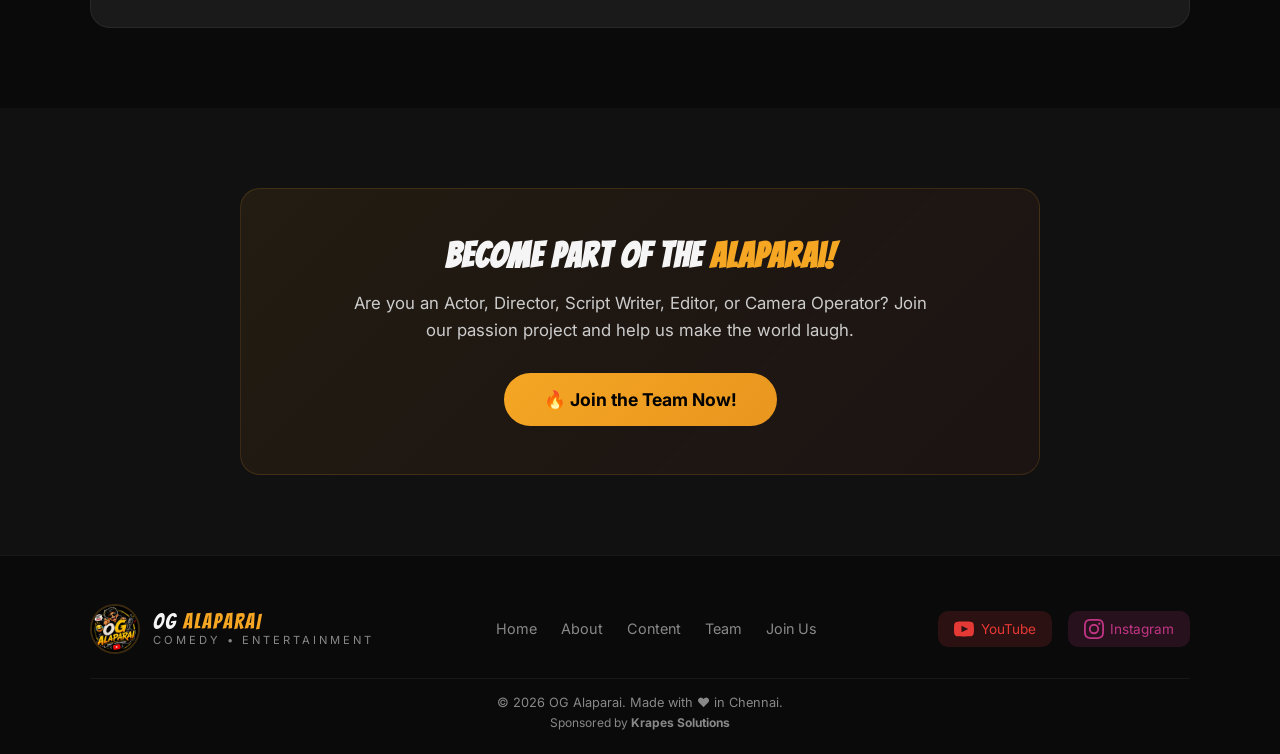
==== commit 60edaaa9: "year fixed" ====
--- a/about.html
+++ b/about.html
@@ -149,7 +149,7 @@
         </div>
       </div>
       <div class="footer-bottom">
-        <p>© 2024 OG Alaparai. Made with ❤️ in Chennai.</p>
+        <p>© 2026 OG Alaparai. Made with ❤️ in Chennai.</p>
         <p class="footer-sponsor">Sponsored by <strong>Krapes Solutions</strong></p>
       </div>
     </div>
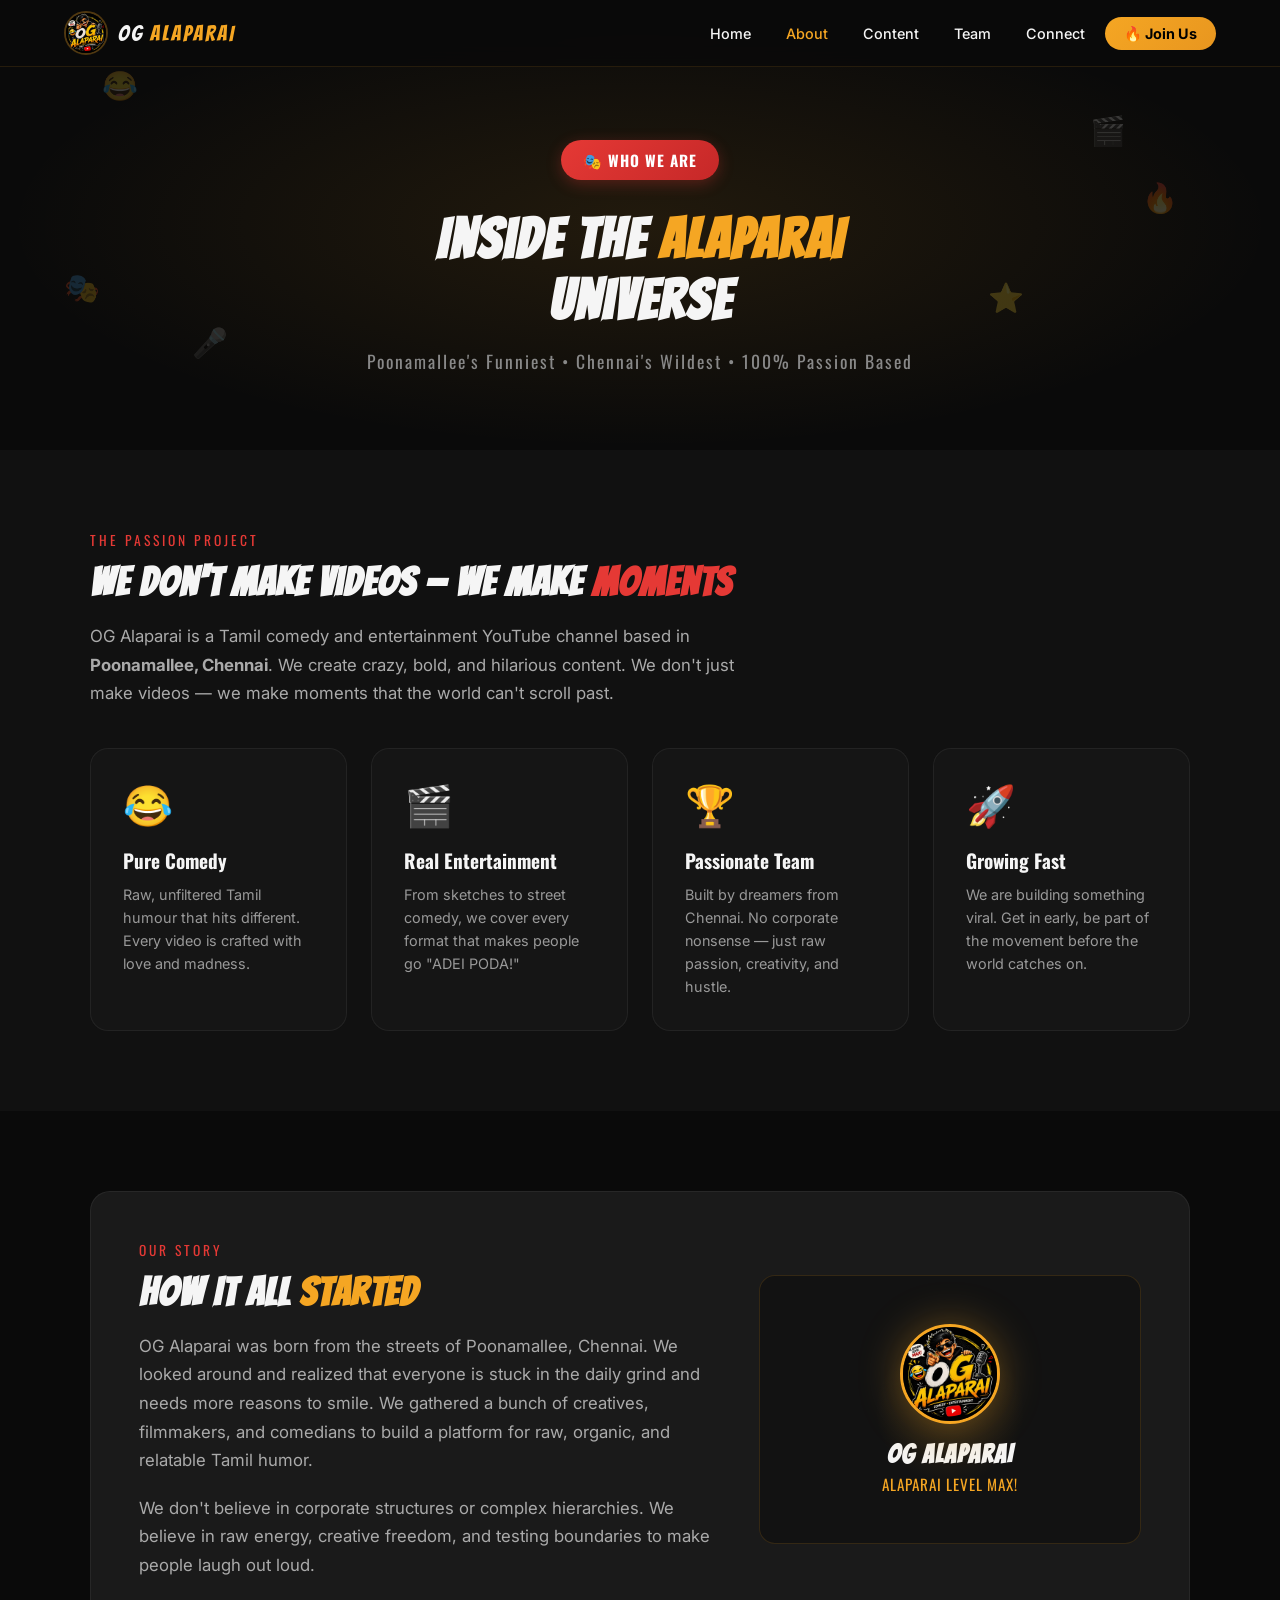
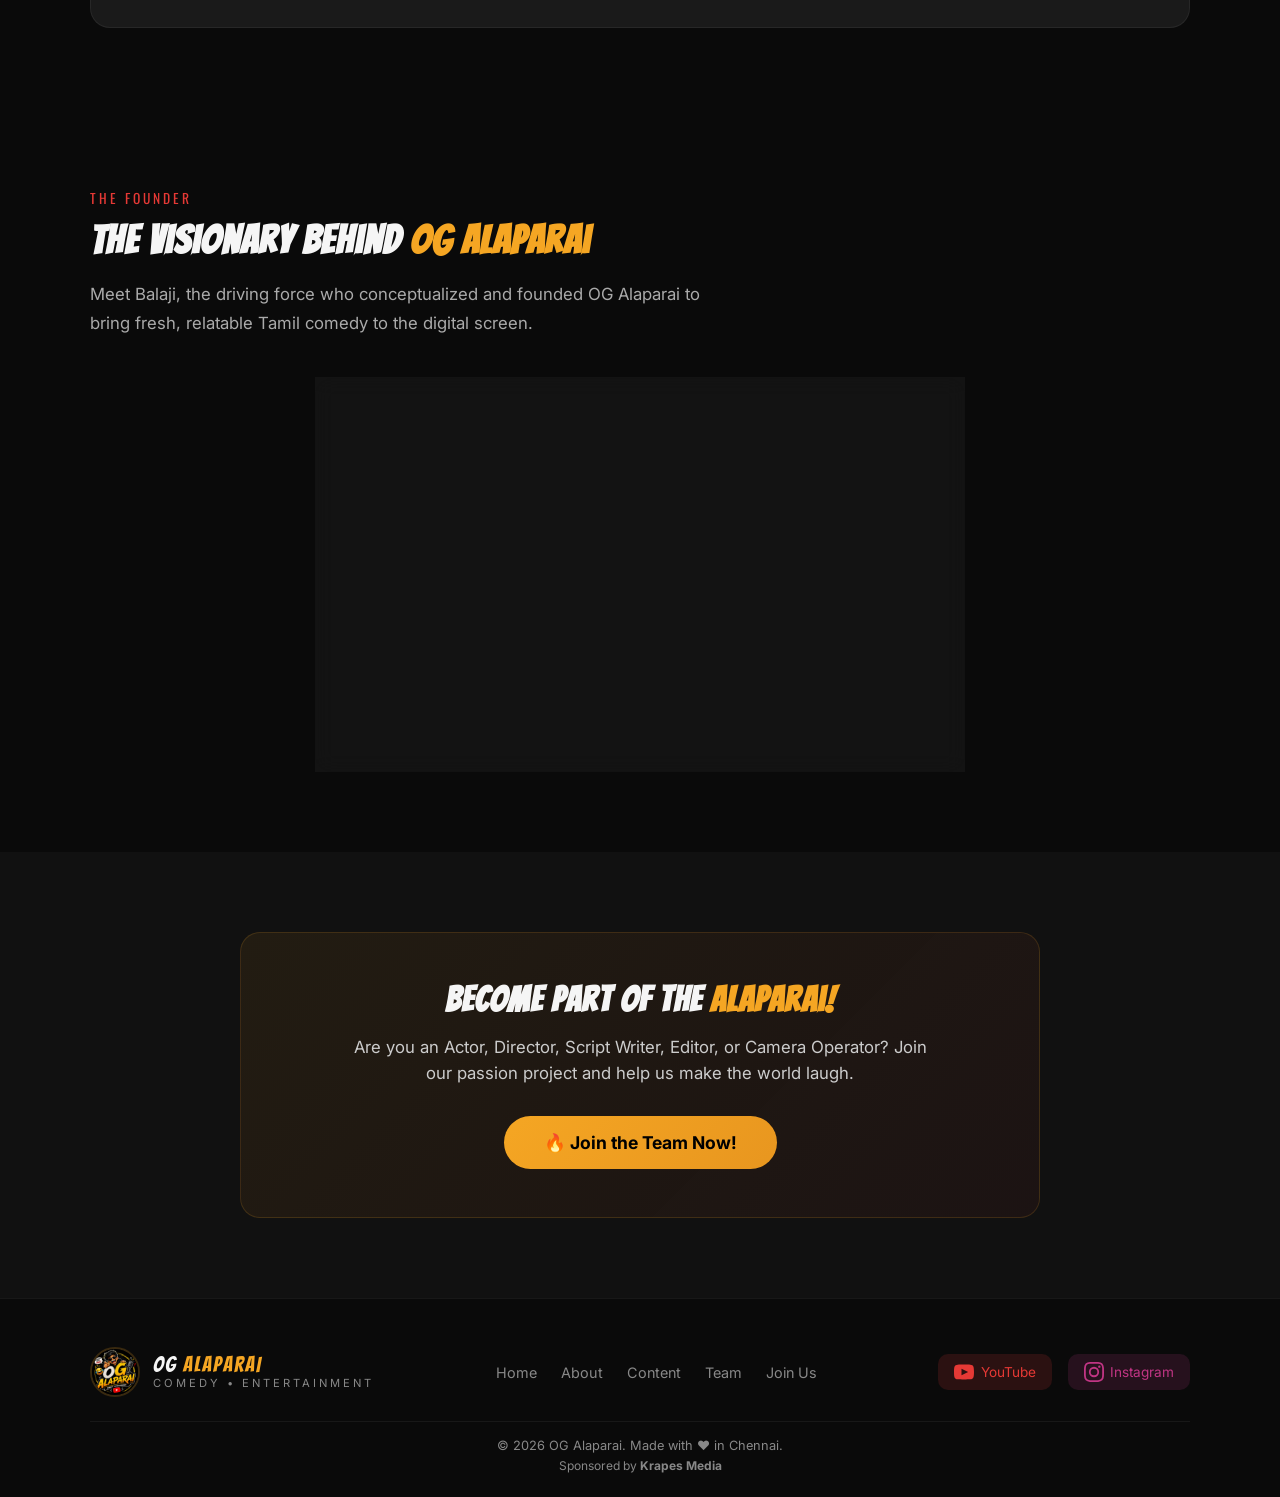
==== commit 5162fb1a: "gmail added" ====
--- a/about.html
+++ b/about.html
@@ -108,6 +108,22 @@
     </div>
   </section>
 
+  <!-- ===== THE FOUNDER ===== -->
+  <section class="section founder-about-section" style="background: var(--black)">
+    <div class="section-container">
+      <div class="section-label">THE FOUNDER</div>
+      <h2 class="section-title">The Visionary Behind <span class="gold">OG Alaparai</span></h2>
+      <p class="section-desc">Meet Balaji, the driving force who conceptualized and founded OG Alaparai to bring fresh, relatable Tamil comedy to the digital screen.</p>
+      
+      <div style="max-width: 650px; margin: 2rem auto 0; background: rgba(26, 26, 26, 0.6); border: 1px solid rgba(255, 255, 255, 0.06); border-radius: 18px; padding: 2.5rem; text-align: center; backdrop-filter: blur(10px);" class="glass">
+        <div style="font-size: 3.5rem; margin-bottom: 1rem;">🎙️</div>
+        <h3 style="font-family: var(--font-heading); font-size: 1.6rem; margin-bottom: 0.5rem; color: var(--white);">Balaji</h3>
+        <span class="gold" style="font-family: var(--font-heading); font-weight: 700; font-size: 1.1rem; display: block; margin-bottom: 1.2rem; letter-spacing: 1px;">Founder &amp; Lead Director</span>
+        <p style="color: #999; line-height: 1.8; font-size: 0.95rem;">Balaji started OG Alaparai with a simple mission: to deliver unfiltered, organic Tamil comedy that brightens up everyday life. Drawing inspiration from street-level Chennai culture, he oversees the overall creative direction, writes the core scripts, and manages production to make sure the comedy is always top-tier.</p>
+      </div>
+    </div>
+  </section>
+
   <!-- ===== ABOUT CTA ===== -->
   <section class="section about-cta-section">
     <div class="section-container">
@@ -150,7 +166,7 @@
       </div>
       <div class="footer-bottom">
         <p>© 2026 OG Alaparai. Made with ❤️ in Chennai.</p>
-        <p class="footer-sponsor">Sponsored by <strong>Krapes Solutions</strong></p>
+        <p class="footer-sponsor">Sponsored by <strong>Krapes Media</strong></p>
       </div>
     </div>
   </footer>
--- a/style.css
+++ b/style.css
@@ -209,6 +209,16 @@
   box-shadow: 0 4px 15px rgba(229, 57, 53, .3)
 }
 
+a.hero-badge {
+  cursor: pointer;
+  transition: filter 0.2s, box-shadow 0.2s;
+}
+
+a.hero-badge:hover {
+  filter: brightness(1.15);
+  box-shadow: 0 6px 20px rgba(229, 57, 53, 0.55);
+}
+
 .bounce {
   animation: bounce 2s infinite
 }
@@ -724,16 +734,18 @@
 
 .connect-grid {
   display: grid;
-  grid-template-columns: repeat(3, 1fr);
+  grid-template-columns: repeat(2, 1fr);
   gap: 1.5rem;
-  align-items: stretch
+  align-items: stretch;
+  max-width: 600px;
+  margin: 0 auto
 }
 
 .connect-card {
   background: var(--card);
   border: 1px solid rgba(255, 255, 255, .06);
   border-radius: 18px;
-  padding: 2.5rem 2rem;
+  padding: 2rem 1.5rem;
   text-align: center;
   transition: .4s;
   display: flex;
@@ -1849,6 +1861,47 @@
   margin-top: 1rem
 }
 
+.crew-grid.two-cols {
+  grid-template-columns: repeat(2, 1fr);
+  max-width: 680px;
+  margin: 1rem auto 0;
+  gap: 1.5rem
+}
+
+.crew-grid.two-cols .crew-card {
+  padding: 2rem 1.5rem;
+}
+
+.founder-card-wrap {
+  max-width: 500px;
+  margin: 0 auto 3rem
+}
+
+.founder-card-wrap .crew-card {
+  padding: 2.5rem 2rem;
+  border-color: rgba(245, 166, 35, .25);
+  box-shadow: 0 10px 25px rgba(245, 166, 35, .05)
+}
+
+.founder-card-wrap .crew-card:hover {
+  border-color: var(--gold);
+  box-shadow: 0 12px 30px rgba(245, 166, 35, .12)
+}
+
+.founder-card-wrap .crew-avatar {
+  width: 75px;
+  height: 75px;
+  font-size: 2.1rem;
+  background: rgba(245, 166, 35, .15);
+  border-color: var(--gold)
+}
+
+.founder-card-wrap .crew-card:hover .crew-avatar {
+  background: rgba(245, 166, 35, .25);
+  border-color: var(--gold);
+  color: var(--gold)
+}
+
 .crew-card {
   background: var(--card);
   border: 1px solid rgba(255, 255, 255, .06);
@@ -1944,7 +1997,8 @@
   .team-title {
     font-size: 2.5rem
   }
-  .crew-grid {
+  .crew-grid,
+  .crew-grid.two-cols {
     grid-template-columns: 1fr;
     gap: 1.5rem
   }
@@ -2000,4 +2054,68 @@
   .connect-title {
     font-size: 2.5rem
   }
+}
+
+/* ===== SUCCESS MODAL ===== */
+.modal-overlay {
+  position: fixed;
+  inset: 0;
+  background: rgba(0, 0, 0, 0.85);
+  backdrop-filter: blur(8px);
+  z-index: 9999;
+  display: flex;
+  align-items: center;
+  justify-content: center;
+  opacity: 0;
+  pointer-events: none;
+  transition: opacity 0.3s ease;
+}
+
+.modal-overlay.open {
+  opacity: 1;
+  pointer-events: all;
+}
+
+.modal-content {
+  background: var(--card);
+  border: 2px solid var(--gold);
+  border-radius: 20px;
+  padding: 3rem 2rem;
+  max-width: 400px;
+  width: 90%;
+  text-align: center;
+  transform: translateY(30px);
+  transition: transform 0.3s ease;
+  box-shadow: 0 15px 40px rgba(245, 166, 35, 0.15);
+}
+
+.modal-overlay.open .modal-content {
+  transform: translateY(0);
+}
+
+.modal-icon {
+  font-size: 3.5rem;
+  margin-bottom: 1rem;
+}
+
+.modal-content h3 {
+  font-family: var(--font-heading);
+  font-size: 1.8rem;
+  color: var(--white);
+  margin-bottom: 0.5rem;
+  text-transform: uppercase;
+  letter-spacing: 1px;
+}
+
+.modal-content p {
+  color: #ccc;
+  font-size: 1rem;
+  line-height: 1.5;
+  margin-bottom: 1.8rem;
+}
+
+.modal-content .btn {
+  padding: 0.7rem 2.5rem;
+  font-family: var(--font-heading);
+  text-transform: uppercase;
 }
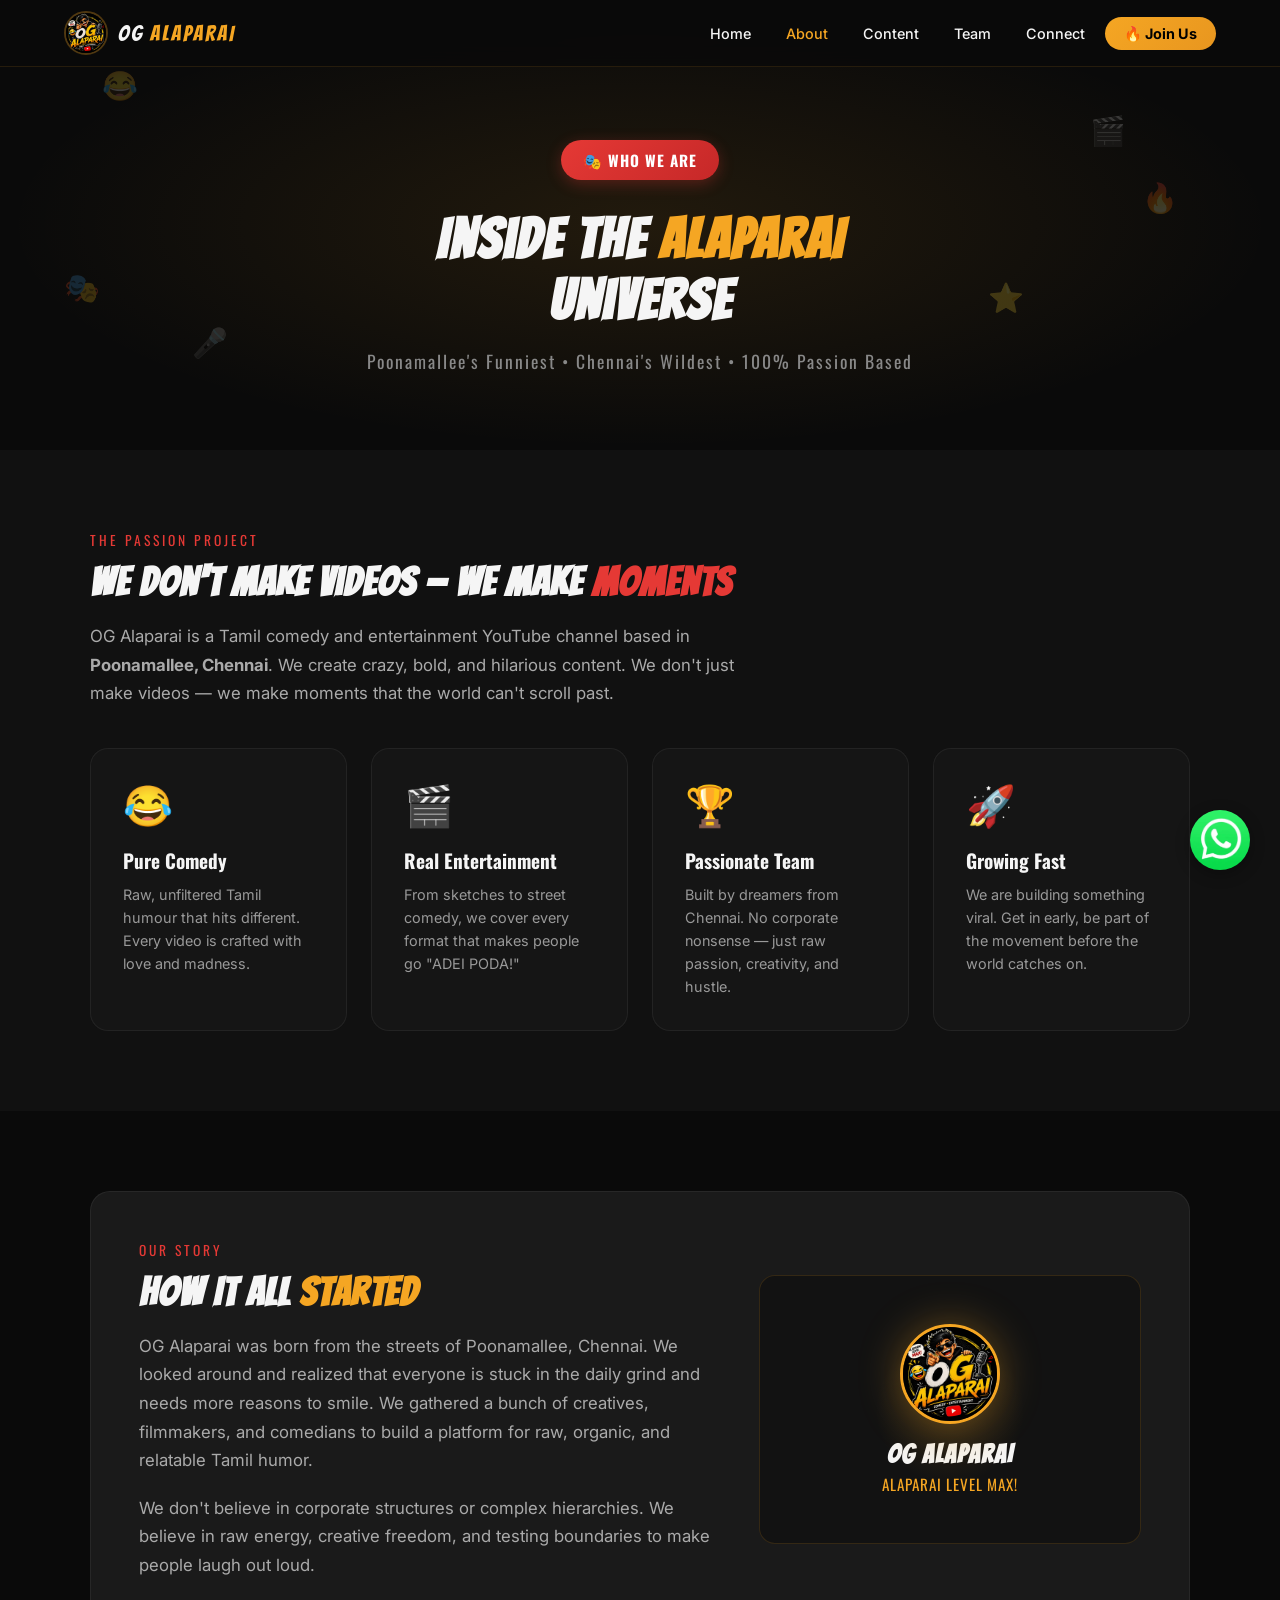
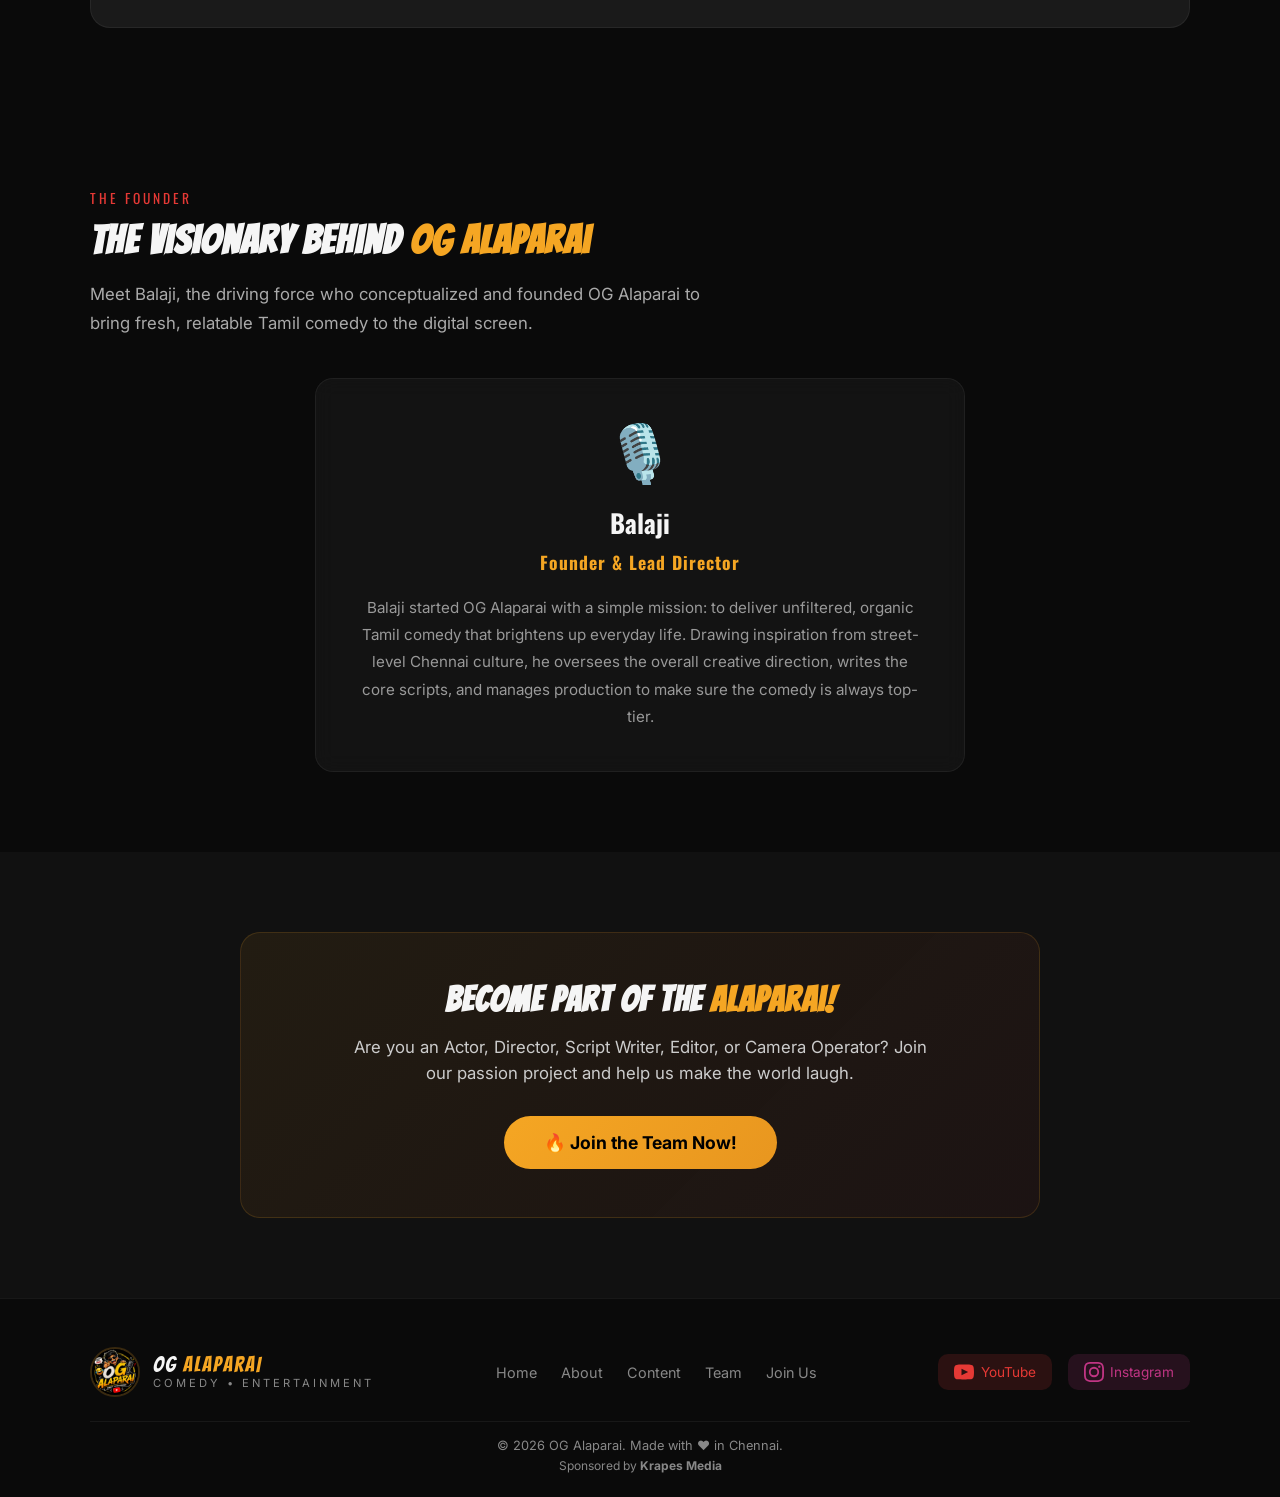
==== commit 86f02776: "std rent added" ====
--- a/about.html
+++ b/about.html
@@ -26,7 +26,7 @@
         <li><a href="content.html" class="nav-link">Content</a></li>
         <li><a href="team.html" class="nav-link">Team</a></li>
         <li><a href="connect.html" class="nav-link">Connect</a></li>
-        <li><a href="join.html" class="nav-link nav-cta">🔥 Join Us</a></li>
+        <li><a href="join.html#apply" class="nav-link nav-cta">🔥 Join Us</a></li>
       </ul>
       <button class="hamburger" id="hamburger" aria-label="Open menu">
         <span></span><span></span><span></span>
@@ -130,7 +130,7 @@
       <div class="about-cta-card">
         <h3>Become Part of the <span class="gold">Alaparai!</span></h3>
         <p>Are you an Actor, Director, Script Writer, Editor, or Camera Operator? Join our passion project and help us make the world laugh.</p>
-        <a href="join.html" class="btn btn-gold btn-large" id="about-cta-btn">🔥 Join the Team Now!</a>
+        <a href="join.html#apply" class="btn btn-gold btn-large" id="about-cta-btn">🔥 Join the Team Now!</a>
       </div>
     </div>
   </section>
--- a/style.css
+++ b/style.css
@@ -1,2121 +1,2393 @@
-/* ===== RESET ===== */
-*,
-*::before,
-*::after {
-  margin: 0;
-  padding: 0;
-  box-sizing: border-box
-}
-
-:root {
-  --black: #0a0a0a;
-  --dark: #111;
-  --card: #1a1a1a;
-  --gold: #f5a623;
-  --gold-light: #ffd700;
-  --red: #e53935;
-  --white: #f5f5f5;
-  --gray: #888;
-  --font-display: 'Bangers', cursive;
-  --font-heading: 'Oswald', sans-serif;
-  --font-body: 'Inter', sans-serif
-}
-
-html {
-  scroll-behavior: smooth
-}
-
-body {
-  font-family: var(--font-body);
-  background: var(--black);
-  color: var(--white);
-  overflow-x: hidden
-}
-
-a {
-  text-decoration: none;
-  color: inherit
-}
-
-.gold {
-  color: var(--gold)
-}
-
-.red {
-  color: var(--red)
-}
-
-/* ===== NAV ===== */
-#navbar {
-  position: fixed;
-  top: 0;
-  left: 0;
-  width: 100%;
-  z-index: 1000;
-  background: rgba(10, 10, 10, .85);
-  backdrop-filter: blur(14px);
-  border-bottom: 1px solid rgba(245, 166, 35, .12);
-  transition: .3s
-}
-
-.nav-container {
-  max-width: 1200px;
-  margin: 0 auto;
-  padding: .7rem 1.5rem;
-  display: flex;
-  align-items: center;
-  justify-content: space-between
-}
-
-.nav-logo {
-  display: flex;
-  align-items: center;
-  gap: .6rem
-}
-
-#nav-logo-img {
-  width: 44px;
-  height: 44px;
-  border-radius: 50%;
-  object-fit: cover;
-  border: 2px solid rgba(245, 166, 35, .3)
-}
-
-.nav-brand {
-  font-family: var(--font-display);
-  font-size: 1.4rem;
-  letter-spacing: 2px
-}
-
-.nav-links {
-  display: flex;
-  list-style: none;
-  gap: .2rem;
-  align-items: center
-}
-
-.nav-link {
-  padding: .5rem 1rem;
-  border-radius: 8px;
-  font-weight: 500;
-  font-size: .9rem;
-  transition: .25s
-}
-
-.nav-link:hover,
-.nav-link.active {
-  color: var(--gold)
-}
-
-.nav-cta {
-  background: linear-gradient(135deg, var(--gold), #e8961f);
-  color: #000 !important;
-  font-weight: 700;
-  border-radius: 20px;
-  padding: .5rem 1.2rem !important
-}
-
-.nav-cta:hover {
-  transform: scale(1.05);
-  box-shadow: 0 0 20px rgba(245, 166, 35, .4)
-}
-
-.hamburger {
-  display: none;
-  flex-direction: column;
-  gap: 5px;
-  background: none;
-  border: none;
-  cursor: pointer;
-  padding: 5px
-}
-
-.hamburger span {
-  width: 26px;
-  height: 3px;
-  background: var(--white);
-  border-radius: 3px;
-  transition: .3s
-}
-
-/* ===== HERO ===== */
-.hero {
-  position: relative;
-  min-height: 100vh;
-  display: flex;
-  align-items: center;
-  justify-content: center;
-  padding: 6rem 2rem 5rem;
-  background: var(--black);
-  overflow: hidden
-}
-
-.hero-bg-overlay {
-  position: absolute;
-  inset: 0;
-  background: radial-gradient(ellipse at 25% 35%, rgba(245, 166, 35, .1) 0%, transparent 55%), radial-gradient(ellipse at 75% 65%, rgba(229, 57, 53, .07) 0%, transparent 45%), radial-gradient(ellipse at 50% 80%, rgba(245, 166, 35, .05) 0%, transparent 40%)
-}
-
-.hero-ring {
-  position: absolute;
-  border-radius: 50%;
-  border: 2px solid rgba(245, 166, 35, .06);
-  pointer-events: none
-}
-
-.ring1 {
-  width: 600px;
-  height: 600px;
-  top: 50%;
-  left: 50%;
-  transform: translate(-50%, -50%);
-  animation: spinSlow 30s linear infinite
-}
-
-.ring2 {
-  width: 800px;
-  height: 800px;
-  top: 50%;
-  left: 50%;
-  transform: translate(-50%, -50%);
-  border-color: rgba(229, 57, 53, .04);
-  animation: spinSlow 45s linear infinite reverse
-}
-
-@keyframes spinSlow {
-  to {
-    transform: translate(-50%, -50%) rotate(360deg)
-  }
-}
-
-.hero-content {
-  position: relative;
-  z-index: 2;
-  text-align: center;
-  max-width: 750px
-}
-
-.hero-badge {
-  display: inline-block;
-  background: linear-gradient(135deg, var(--red), #c62828);
-  color: #fff;
-  padding: .55rem 1.4rem;
-  border-radius: 24px;
-  font-family: var(--font-heading);
-  font-weight: 700;
-  font-size: .95rem;
-  letter-spacing: 1px;
-  margin-bottom: 1.8rem;
-  box-shadow: 0 4px 15px rgba(229, 57, 53, .3)
-}
-
-a.hero-badge {
-  cursor: pointer;
-  transition: filter 0.2s, box-shadow 0.2s;
-}
-
-a.hero-badge:hover {
-  filter: brightness(1.15);
-  box-shadow: 0 6px 20px rgba(229, 57, 53, 0.55);
-}
-
-.bounce {
-  animation: bounce 2s infinite
-}
-
-@keyframes bounce {
-
-  0%,
-  100% {
-    transform: translateY(0)
-  }
-
-  50% {
-    transform: translateY(-8px)
-  }
-}
-
-.hero-logo-wrap {
-  margin: 0 auto 1rem;
-  position: relative
-}
-
-.hero-logo {
-  max-width: 420px;
-  width: 100%;
-  filter: drop-shadow(0 0 40px rgba(245, 166, 35, .25));
-  animation: logoFloat 4s ease-in-out infinite;
-  -webkit-mask-image: radial-gradient(ellipse 75% 75% at center, #000 40%, transparent 72%);
-  mask-image: radial-gradient(ellipse 75% 75% at center, #000 40%, transparent 72%)
-}
-
-@keyframes logoFloat {
-
-  0%,
-  100% {
-    transform: translateY(0)
-  }
-
-  50% {
-    transform: translateY(-10px)
-  }
-}
-
-.hero-tagline {
-  font-family: var(--font-heading);
-  font-size: 1.3rem;
-  letter-spacing: 6px;
-  color: var(--gold);
-  margin-bottom: 1.2rem;
-  text-transform: uppercase
-}
-
-.tagline-dot {
-  margin: 0 .6rem;
-  opacity: .5
-}
-
-.hero-sub {
-  font-size: 1.05rem;
-  color: #bbb;
-  line-height: 1.7;
-  margin-bottom: 1.5rem
-}
-
-.hero-tags {
-  display: flex;
-  flex-wrap: wrap;
-  justify-content: center;
-  gap: .5rem;
-  margin-bottom: 2rem
-}
-
-.tag {
-  background: rgba(245, 166, 35, .08);
-  border: 1px solid rgba(245, 166, 35, .2);
-  padding: .35rem .9rem;
-  border-radius: 20px;
-  font-size: .82rem;
-  color: var(--gold);
-  transition: .25s
-}
-
-.tag:hover {
-  background: rgba(245, 166, 35, .15);
-  transform: translateY(-2px)
-}
-
-.hero-btns {
-  display: flex;
-  gap: 1rem;
-  justify-content: center;
-  flex-wrap: wrap
-}
-
-.btn {
-  display: inline-flex;
-  align-items: center;
-  gap: .5rem;
-  padding: .75rem 1.8rem;
-  border-radius: 30px;
-  font-weight: 700;
-  font-size: .93rem;
-  border: none;
-  cursor: pointer;
-  transition: .3s
-}
-
-.btn-yt {
-  background: #e53935;
-  color: #fff
-}
-
-.btn-yt:hover {
-  background: #c62828;
-  transform: translateY(-3px);
-  box-shadow: 0 8px 25px rgba(229, 57, 53, .4)
-}
-
-.btn-ig {
-  background: linear-gradient(135deg, #833ab4, #fd1d1d, #fcb045);
-  color: #fff
-}
-
-.btn-ig:hover {
-  transform: translateY(-3px);
-  box-shadow: 0 8px 25px rgba(131, 58, 180, .4)
-}
-
-.btn-gold {
-  background: linear-gradient(135deg, var(--gold), #e8961f);
-  color: #000
-}
-
-.btn-gold:hover {
-  transform: translateY(-3px);
-  box-shadow: 0 8px 25px rgba(245, 166, 35, .4)
-}
-
-.btn-large {
-  padding: 1rem 2.5rem;
-  font-size: 1.1rem
-}
-
-.btn-full {
-  width: 100%;
-  justify-content: center
-}
-
-/* Hero QR */
-.hero-qr {
-  position: absolute;
-  right: 3rem;
-  bottom: 3rem;
-  z-index: 3;
-  text-align: center;
-  animation: fadeInUp 1s .5s both
-}
-
-.qr-img {
-  width: 110px;
-  height: 110px;
-  border-radius: 12px;
-  border: 3px solid rgba(245, 166, 35, .3);
-  transition: .3s;
-  background: #fff;
-  padding: 4px
-}
-
-.qr-img:hover {
-  transform: scale(1.1);
-  box-shadow: 0 0 25px rgba(245, 166, 35, .3)
-}
-
-.qr-label {
-  display: block;
-  font-size: .7rem;
-  color: var(--gray);
-  margin-top: .4rem;
-  letter-spacing: 1px;
-  font-family: var(--font-heading)
-}
-
-@keyframes fadeInUp {
-  from {
-    opacity: 0;
-    transform: translateY(20px)
-  }
-
-  to {
-    opacity: 1;
-    transform: translateY(0)
-  }
-}
-
-.hero-scroll-hint {
-  position: absolute;
-  bottom: 1.5rem;
-  left: 50%;
-  transform: translateX(-50%);
-  text-align: center;
-  color: var(--gray);
-  font-size: .75rem;
-  z-index: 3
-}
-
-.scroll-arrow {
-  width: 20px;
-  height: 20px;
-  border-right: 2px solid var(--gray);
-  border-bottom: 2px solid var(--gray);
-  transform: rotate(45deg);
-  margin: .5rem auto 0;
-  animation: scrollBounce 1.5s infinite
-}
-
-@keyframes scrollBounce {
-
-  0%,
-  100% {
-    transform: rotate(45deg) translateY(0)
-  }
-
-  50% {
-    transform: rotate(45deg) translateY(6px)
-  }
-}
-
-/* ===== MARQUEE ===== */
-.marquee-strip {
-  background: linear-gradient(90deg, var(--gold), #e8961f, var(--red), #e8961f, var(--gold));
-  padding: .6rem 0;
-  overflow: hidden;
-  white-space: nowrap
-}
-
-.marquee-track {
-  display: flex;
-  animation: marquee 20s linear infinite
-}
-
-.marquee-track span {
-  font-family: var(--font-heading);
-  font-size: .85rem;
-  font-weight: 700;
-  color: #000;
-  letter-spacing: 2px;
-  flex-shrink: 0
-}
-
-@keyframes marquee {
-  to {
-    transform: translateX(-50%)
-  }
-}
-
-/* ===== STATS BAR ===== */
-.stats-bar {
-  background: var(--dark);
-  border-bottom: 1px solid rgba(255, 255, 255, .05);
-  padding: 2.5rem 2rem
-}
-
-.stats-container {
-  max-width: 900px;
-  margin: 0 auto;
-  display: grid;
-  grid-template-columns: repeat(4, 1fr);
-  gap: 1rem;
-  text-align: center
-}
-
-.stat-item {
-  padding: 1rem
-}
-
-.stat-num {
-  font-family: var(--font-display);
-  font-size: 2.8rem;
-  color: var(--gold)
-}
-
-.stat-suffix {
-  font-family: var(--font-display);
-  font-size: 1.8rem;
-  color: var(--gold)
-}
-
-.stat-label {
-  display: block;
-  font-size: .75rem;
-  color: var(--gray);
-  margin-top: .3rem;
-  letter-spacing: 1px;
-  text-transform: uppercase
-}
-
-/* ===== SECTIONS ===== */
-.section {
-  padding: 5rem 2rem
-}
-
-.section-container {
-  max-width: 1100px;
-  margin: 0 auto
-}
-
-.section-label {
-  font-family: var(--font-heading);
-  color: var(--red);
-  font-size: .85rem;
-  letter-spacing: 3px;
-  margin-bottom: .5rem;
-  text-transform: uppercase
-}
-
-.section-title {
-  font-family: var(--font-display);
-  font-size: 2.5rem;
-  letter-spacing: 1px;
-  margin-bottom: 1rem;
-  line-height: 1.2
-}
-
-.section-desc {
-  color: #aaa;
-  font-size: 1.05rem;
-  max-width: 650px;
-  line-height: 1.7;
-  margin-bottom: 2.5rem
-}
-
-/* ABOUT */
-.about-section {
-  background: var(--dark)
-}
-
-.about-grid {
-  display: grid;
-  grid-template-columns: repeat(auto-fit, minmax(240px, 1fr));
-  gap: 1.5rem
-}
-
-.about-card {
-  position: relative;
-  background: rgba(26, 26, 26, .6);
-  border: 1px solid rgba(255, 255, 255, .06);
-  border-radius: 18px;
-  padding: 2rem;
-  overflow: hidden;
-  transition: .4s
-}
-
-.about-card:hover {
-  transform: translateY(-8px);
-  border-color: var(--gold)
-}
-
-.about-card.glass {
-  backdrop-filter: blur(10px)
-}
-
-.about-card-icon {
-  font-size: 2.5rem;
-  margin-bottom: 1rem
-}
-
-.about-card h3 {
-  font-family: var(--font-heading);
-  font-size: 1.2rem;
-  margin-bottom: .5rem
-}
-
-.about-card p {
-  color: #999;
-  font-size: .9rem;
-  line-height: 1.6
-}
-
-.card-glow {
-  position: absolute;
-  width: 120px;
-  height: 120px;
-  border-radius: 50%;
-  filter: blur(60px);
-  opacity: 0;
-  transition: .5s;
-  pointer-events: none;
-  bottom: -30px;
-  right: -30px
-}
-
-.glow-gold {
-  background: var(--gold)
-}
-
-.glow-red {
-  background: var(--red)
-}
-
-.about-card:hover .card-glow {
-  opacity: .15
-}
-
-/* CONTENT */
-.content-section {
-  background: var(--black)
-}
-
-.content-grid {
-  display: grid;
-  grid-template-columns: repeat(auto-fit, minmax(200px, 1fr));
-  gap: 1.2rem
-}
-
-.content-item {
-  background: var(--card);
-  border: 1px solid rgba(255, 255, 255, .05);
-  border-radius: 14px;
-  padding: 1.8rem;
-  text-align: center;
-  transition: .3s
-}
-
-.content-item:hover {
-  border-color: var(--gold);
-  transform: translateY(-5px);
-  box-shadow: 0 8px 25px rgba(245, 166, 35, .08)
-}
-
-.content-icon {
-  font-size: 2.2rem;
-  margin-bottom: .8rem
-}
-
-.content-item h4 {
-  font-family: var(--font-heading);
-  margin-bottom: .4rem
-}
-
-.content-item p {
-  color: #999;
-  font-size: .82rem;
-  line-height: 1.5
-}
-
-/* TEAM */
-.team-section {
-  background: var(--dark)
-}
-
-.roles-grid {
-  display: grid;
-  grid-template-columns: repeat(auto-fit, minmax(200px, 1fr));
-  gap: 1.2rem;
-  margin-bottom: 2.5rem
-}
-
-.role-card {
-  background: var(--card);
-  border: 1px solid rgba(255, 255, 255, .06);
-  border-radius: 14px;
-  padding: 1.8rem;
-  text-align: center;
-  transition: .35s
-}
-
-.role-card:hover {
-  border-color: var(--gold);
-  transform: translateY(-6px);
-  box-shadow: 0 10px 30px rgba(245, 166, 35, .1)
-}
-
-.role-card.highlight {
-  border-color: rgba(245, 166, 35, .2)
-}
-
-.role-emoji {
-  font-size: 2.5rem;
-  margin-bottom: .6rem
-}
-
-.role-card h4 {
-  font-family: var(--font-heading);
-  font-size: 1.1rem;
-  margin-bottom: .4rem
-}
-
-.role-card p {
-  color: #999;
-  font-size: .82rem;
-  line-height: 1.5
-}
-
-.join-cta-wrap {
-  text-align: center;
-  padding: 2.5rem;
-  background: linear-gradient(135deg, rgba(245, 166, 35, .08), rgba(229, 57, 53, .05));
-  border-radius: 20px;
-  border: 1px solid rgba(245, 166, 35, .15)
-}
-
-.cta-text {
-  font-family: var(--font-heading);
-  font-size: 1.2rem;
-  color: var(--gold);
-  margin-bottom: 1.2rem;
-  letter-spacing: 1.5px
-}
-
-/* ===== CONNECT ===== */
-.connect-section {
-  background: var(--black)
-}
-
-.connect-grid {
-  display: grid;
-  grid-template-columns: repeat(2, 1fr);
-  gap: 1.5rem;
-  align-items: stretch;
-  max-width: 600px;
-  margin: 0 auto
-}
-
-.connect-card {
-  background: var(--card);
-  border: 1px solid rgba(255, 255, 255, .06);
-  border-radius: 18px;
-  padding: 2rem 1.5rem;
-  text-align: center;
-  transition: .4s;
-  display: flex;
-  flex-direction: column;
-  align-items: center;
-  justify-content: center;
-  gap: .6rem
-}
-
-.connect-card:hover {
-  transform: translateY(-6px)
-}
-
-.qr-card {
-  border-color: rgba(245, 166, 35, .2)
-}
-
-.qr-card:hover {
-  box-shadow: 0 12px 35px rgba(245, 166, 35, .12)
-}
-
-.connect-qr {
-  width: 180px;
-  height: 180px;
-  border-radius: 12px;
-  border: 3px solid rgba(245, 166, 35, .25);
-  background: #fff;
-  padding: 8px;
-  margin-bottom: .5rem
-}
-
-.connect-card h4 {
-  font-family: var(--font-heading);
-  font-size: 1.2rem
-}
-
-.connect-card p {
-  color: #999;
-  font-size: .85rem;
-  line-height: 1.5
-}
-
-.yt-card {
-  border-color: rgba(229, 57, 53, .2)
-}
-
-.yt-card:hover {
-  border-color: #e53935;
-  box-shadow: 0 12px 35px rgba(229, 57, 53, .12)
-}
-
-.yt-card .connect-icon {
-  color: #e53935
-}
-
-.ig-card {
-  border-color: rgba(193, 53, 132, .2)
-}
-
-.ig-card:hover {
-  border-color: #c13584;
-  box-shadow: 0 12px 35px rgba(193, 53, 132, .12)
-}
-
-.ig-card .connect-icon {
-  color: #c13584
-}
-
-.connect-action {
-  font-family: var(--font-heading);
-  font-size: .9rem;
-  color: var(--gold);
-  letter-spacing: 1px;
-  margin-top: auto
-}
-
-/* LOCATION */
-.location-section {
-  background: var(--dark)
-}
-
-.location-card {
-  display: grid;
-  grid-template-columns: 1fr 1fr;
-  gap: 3rem;
-  align-items: center
-}
-
-.location-address {
-  font-size: 1.1rem;
-  margin-bottom: 1.5rem;
-  line-height: 1.6
-}
-
-.contact-row {
-  display: flex;
-  gap: 1rem;
-  flex-wrap: wrap
-}
-
-.contact-btn {
-  background: var(--card);
-  border: 1px solid rgba(255, 255, 255, .1);
-  padding: .6rem 1.2rem;
-  border-radius: 10px;
-  font-size: .9rem;
-  transition: .25s
-}
-
-.contact-btn:hover {
-  border-color: var(--gold);
-  color: var(--gold)
-}
-
-.map-mock {
-  background: var(--card);
-  border: 1px solid rgba(255, 255, 255, .08);
-  border-radius: 16px;
-  padding: 3rem;
-  text-align: center
-}
-
-.map-pin {
-  font-size: 3rem;
-  margin-bottom: .5rem;
-  animation: bounce 2s infinite
-}
-
-.map-mock p {
-  font-family: var(--font-heading);
-  font-size: 1.2rem;
-  color: var(--gold)
-}
-
-.map-mock small {
-  color: var(--gray)
-}
-
-/* ===== FOOTER ===== */
-.footer {
-  background: var(--black);
-  border-top: 1px solid rgba(255, 255, 255, .06);
-  padding: 3rem 2rem 1.5rem
-}
-
-.footer-container {
-  max-width: 1100px;
-  margin: 0 auto
-}
-
-.footer-top {
-  display: flex;
-  align-items: center;
-  justify-content: space-between;
-  flex-wrap: wrap;
-  gap: 1.5rem;
-  margin-bottom: 1.5rem
-}
-
-.footer-logo {
-  display: flex;
-  align-items: center;
-  gap: .8rem
-}
-
-.footer-logo-img {
-  width: 50px;
-  height: 50px;
-  border-radius: 50%;
-  object-fit: cover;
-  border: 2px solid rgba(245, 166, 35, .2)
-}
-
-.footer-brand {
-  font-family: var(--font-display);
-  font-size: 1.3rem;
-  letter-spacing: 2px
-}
-
-.footer-tagline {
-  font-size: .7rem;
-  color: var(--gray);
-  letter-spacing: 3px
-}
-
-.footer-links {
-  display: flex;
-  gap: 1.5rem;
-  flex-wrap: wrap
-}
-
-.footer-links a {
-  color: var(--gray);
-  font-size: .9rem;
-  transition: .25s
-}
-
-.footer-links a:hover {
-  color: var(--gold)
-}
-
-.footer-social {
-  display: flex;
-  gap: 1rem
-}
-
-.social-btn {
-  display: inline-flex;
-  align-items: center;
-  gap: .4rem;
-  padding: .5rem 1rem;
-  border-radius: 10px;
-  font-size: .85rem;
-  transition: .25s
-}
-
-.social-btn.yt {
-  background: rgba(229, 57, 53, .15);
-  color: #e53935
-}
-
-.social-btn.yt:hover {
-  background: #e53935;
-  color: #fff
-}
-
-.social-btn.ig {
-  background: rgba(193, 53, 132, .15);
-  color: #c13584
-}
-
-.social-btn.ig:hover {
-  background: #c13584;
-  color: #fff
-}
-
-.footer-bottom {
-  border-top: 1px solid rgba(255, 255, 255, .06);
-  padding-top: 1rem;
-  color: var(--gray);
-  font-size: .8rem;
-  text-align: center
-}
-
-.footer-sponsor {
-  margin-top: .3rem;
-  font-size: .75rem
-}
-
-/* ===== JOIN PAGE ===== */
-.join-hero {
-  position: relative;
-  min-height: 50vh;
-  display: flex;
-  align-items: center;
-  justify-content: center;
-  padding: 7rem 2rem 3rem;
-  background: var(--black);
-  overflow: hidden;
-  text-align: center
-}
-
-.join-hero-overlay {
-  position: absolute;
-  inset: 0;
-  background: radial-gradient(ellipse at center, rgba(245, 166, 35, .1), transparent 70%)
-}
-
-.join-hero-content {
-  position: relative;
-  z-index: 2
-}
-
-.join-title {
-  font-family: var(--font-display);
-  font-size: 3.5rem;
-  letter-spacing: 2px;
-  line-height: 1.1;
-  margin-bottom: 1rem
-}
-
-.join-subtitle {
-  font-family: var(--font-heading);
-  color: var(--gray);
-  font-size: 1.1rem;
-  letter-spacing: 2px
-}
-
-.floating-emojis {
-  position: absolute;
-  inset: 0;
-  pointer-events: none;
-  overflow: hidden
-}
-
-.fe {
-  position: absolute;
-  font-size: 1.8rem;
-  opacity: .2;
-  animation: floatEmoji 6s infinite ease-in-out
-}
-
-.fe1 {
-  top: 15%;
-  left: 8%;
-  animation-delay: 0s
-}
-
-.fe2 {
-  top: 25%;
-  right: 12%;
-  animation-delay: 1s
-}
-
-.fe3 {
-  bottom: 20%;
-  left: 15%;
-  animation-delay: 2s
-}
-
-.fe4 {
-  top: 40%;
-  right: 8%;
-  animation-delay: 3s
-}
-
-.fe5 {
-  bottom: 30%;
-  right: 20%;
-  animation-delay: 4s
-}
-
-.fe6 {
-  top: 60%;
-  left: 5%;
-  animation-delay: 5s
-}
-
-@keyframes floatEmoji {
-
-  0%,
-  100% {
-    transform: translateY(0) rotate(0deg)
-  }
-
-  50% {
-    transform: translateY(-20px) rotate(10deg)
-  }
-}
-
-/* PERKS */
-.perks-section {
-  background: var(--dark)
-}
-
-.perks-grid {
-  display: grid;
-  grid-template-columns: 1fr auto 1fr;
-  gap: 2rem;
-  align-items: center
-}
-
-.perks-card {
-  background: var(--card);
-  border-radius: 16px;
-  padding: 2rem;
-  border: 1px solid rgba(255, 255, 255, .06)
-}
-
-.perks-card h3 {
-  font-family: var(--font-heading);
-  margin-bottom: 1rem;
-  font-size: 1.2rem
-}
-
-.perks-card ul {
-  list-style: none
-}
-
-.perks-card li {
-  padding: .4rem 0;
-  font-size: .9rem;
-  color: #ccc
-}
-
-.get-card {
-  border-color: rgba(76, 175, 80, .2)
-}
-
-.need-card {
-  border-color: rgba(245, 166, 35, .2)
-}
-
-.perks-center {
-  text-align: center
-}
-
-.perks-fire {
-  font-size: 3rem;
-  margin-bottom: 1rem;
-  animation: bounce 2s infinite
-}
-
-.perks-slogan {
-  font-family: var(--font-heading);
-  color: var(--gold);
-  font-size: 1.1rem;
-  line-height: 1.6;
-  letter-spacing: 1px
-}
-
-/* FORM */
-.form-section {
-  background: var(--black)
-}
-
-.form-wrapper {
-  display: grid;
-  grid-template-columns: 2fr 1fr;
-  gap: 2rem;
-  align-items: start
-}
-
-.form-card {
-  background: var(--card);
-  border-radius: 20px;
-  padding: 2.5rem;
-  border: 1px solid rgba(245, 166, 35, .1)
-}
-
-.email-notice {
-  display: flex;
-  align-items: center;
-  gap: 1rem;
-  background: rgba(245, 166, 35, .08);
-  border: 1px solid rgba(245, 166, 35, .2);
-  border-radius: 12px;
-  padding: 1rem 1.5rem;
-  margin-bottom: 2rem
-}
-
-.email-notice-icon {
-  font-size: 2rem
-}
-
-.email-link {
-  color: var(--gold);
-  font-size: 1.1rem;
-  font-weight: 700;
-  display: block;
-  margin-top: .2rem
-}
-
-.form-row {
-  display: grid;
-  grid-template-columns: 1fr 1fr;
-  gap: 1rem
-}
-
-.form-group {
-  margin-bottom: 1.2rem
-}
-
-.form-group label {
-  display: block;
-  font-size: .85rem;
-  color: #aaa;
-  margin-bottom: .4rem;
-  font-weight: 500
-}
-
-.form-group input,
-.form-group select,
-.form-group textarea {
-  width: 100%;
-  padding: .75rem 1rem;
-  background: rgba(255, 255, 255, .05);
-  border: 1px solid rgba(255, 255, 255, .1);
-  border-radius: 10px;
-  color: var(--white);
-  font-family: var(--font-body);
-  font-size: .9rem;
-  transition: .25s;
-  outline: none
-}
-
-.form-group input:focus,
-.form-group select:focus,
-.form-group textarea:focus {
-  border-color: var(--gold);
-  box-shadow: 0 0 0 3px rgba(245, 166, 35, .1)
-}
-
-.form-group select {
-  cursor: pointer;
-  appearance: none;
-  background-image: url("data:image/svg+xml,%3Csvg xmlns='http://www.w3.org/2000/svg' width='12' height='12' viewBox='0 0 12 12'%3E%3Cpath fill='%23888' d='M6 8L1 3h10z'/%3E%3C/svg%3E");
-  background-repeat: no-repeat;
-  background-position: right 1rem center
-}
-
-.form-group select option {
-  background: var(--card);
-  color: var(--white)
-}
-
-.form-group textarea {
-  resize: vertical;
-  min-height: 80px
-}
-
-.resume-section {
-  display: flex;
-  align-items: center;
-  gap: 1rem;
-  background: rgba(229, 57, 53, .08);
-  border: 1px solid rgba(229, 57, 53, .2);
-  border-radius: 12px;
-  padding: 1rem 1.5rem;
-  margin-bottom: 1.5rem
-}
-
-.resume-icon {
-  font-size: 2rem
-}
-
-.resume-section strong {
-  color: var(--white)
-}
-
-.resume-section p {
-  font-size: .85rem;
-  color: #aaa;
-  margin-top: .2rem
-}
-
-.email-inline {
-  color: var(--gold);
-  font-weight: 600
-}
-
-.resume-hint {
-  font-style: italic;
-  font-size: .8rem !important;
-  color: var(--gray) !important
-}
-
-.direct-email-card {
-  background: var(--card);
-  border: 1px solid rgba(245, 166, 35, .1);
-  border-radius: 20px;
-  padding: 2.5rem;
-  text-align: center
-}
-
-.direct-email-icon {
-  font-size: 3rem;
-  margin-bottom: 1rem
-}
-
-.direct-email-card h3 {
-  font-family: var(--font-heading);
-  margin-bottom: .8rem
-}
-
-.direct-email-card p {
-  color: #aaa;
-  font-size: .9rem;
-  margin-bottom: 1rem
-}
-
-.email-direct-btn {
-  display: inline-block;
-  background: linear-gradient(135deg, var(--gold), #e8961f);
-  color: #000;
-  font-weight: 700;
-  padding: .8rem 2rem;
-  border-radius: 12px;
-  font-size: 1.1rem;
-  transition: .3s
-}
-
-.email-direct-btn:hover {
-  transform: scale(1.05);
-  box-shadow: 0 6px 20px rgba(245, 166, 35, .3)
-}
-
-.email-template-hint {
-  font-size: .8rem;
-  color: var(--gray);
-  margin-top: .5rem
-}
-
-.join-roles-section {
-  background: var(--black)
-}
-
-/* ===== RESPONSIVE ===== */
-@media(max-width:768px) {
-  .nav-links {
-    display: none;
-    position: absolute;
-    top: 100%;
-    left: 0;
-    width: 100%;
-    background: rgba(10, 10, 10, .97);
-    flex-direction: column;
-    padding: 1rem;
-    gap: .3rem;
-    border-bottom: 1px solid rgba(245, 166, 35, .1)
-  }
-
-  .nav-links.open {
-    display: flex
-  }
-
-  .hamburger {
-    display: flex
-  }
-
-  .hero {
-    padding: 5rem 1.5rem 2rem
-  }
-
-  .hero-logo {
-    max-width: 260px
-  }
-
-  .hero-qr {
-    position: relative;
-    right: auto;
-    bottom: auto;
-    margin: 2rem auto 0
-  }
-
-  .hero-ring {
-    display: none
-  }
-
-  .stats-container {
-    grid-template-columns: repeat(2, 1fr)
-  }
-
-  .section-title {
-    font-size: 2rem
-  }
-
-  .connect-grid {
-    grid-template-columns: 1fr
-  }
-
-  .location-card {
-    grid-template-columns: 1fr
-  }
-
-  .perks-grid {
-    grid-template-columns: 1fr;
-    gap: 1.5rem
-  }
-
-  .perks-center {
-    order: -1
-  }
-
-  .form-wrapper {
-    grid-template-columns: 1fr
-  }
-
-  .form-row {
-    grid-template-columns: 1fr
-  }
-
-  .join-title {
-    font-size: 2.5rem
-  }
-
-  .footer-top {
-    flex-direction: column;
-    text-align: center
-  }
-
-  .footer-links,
-  .footer-social {
-    justify-content: center
-  }
-}
-
-/* ===== ABOUT PAGE ===== */
-.about-hero {
-  position: relative;
-  min-height: 50vh;
-  display: flex;
-  align-items: center;
-  justify-content: center;
-  padding: 7rem 2rem 3rem;
-  background: var(--black);
-  overflow: hidden;
-  text-align: center
-}
-
-.about-hero-overlay {
-  position: absolute;
-  inset: 0;
-  background: radial-gradient(ellipse at center, rgba(245, 166, 35, .1), transparent 70%)
-}
-
-.about-hero-content {
-  position: relative;
-  z-index: 2
-}
-
-.about-title {
-  font-family: var(--font-display);
-  font-size: 3.5rem;
-  letter-spacing: 2px;
-  line-height: 1.1;
-  margin-bottom: 1rem
-}
-
-.about-subtitle {
-  font-family: var(--font-heading);
-  color: var(--gray);
-  font-size: 1.1rem;
-  letter-spacing: 2px
-}
-
-.about-intro-section {
-  background: var(--dark)
-}
-
-.story-section {
-  background: var(--black)
-}
-
-.story-card {
-  display: grid;
-  grid-template-columns: 1.2fr 0.8fr;
-  gap: 3rem;
-  align-items: center;
-  background: var(--card);
-  border: 1px solid rgba(255, 255, 255, .06);
-  border-radius: 20px;
-  padding: 3rem
-}
-
-.story-info {
-  display: flex;
-  flex-direction: column
-}
-
-.story-text {
-  color: #aaa;
-  font-size: 1.05rem;
-  line-height: 1.7;
-  margin-bottom: 1.2rem
-}
-
-.story-text:last-child {
-  margin-bottom: 0
-}
-
-.story-graphic-card {
-  position: relative;
-  background: rgba(10, 10, 10, .5);
-  border: 1px solid rgba(245, 166, 35, .15);
-  border-radius: 16px;
-  padding: 3rem 2rem;
-  text-align: center;
-  overflow: hidden;
-  display: flex;
-  flex-direction: column;
-  align-items: center;
-  justify-content: center
-}
-
-.graphic-circle {
-  position: absolute;
-  width: 150px;
-  height: 150px;
-  border-radius: 50%;
-  background: radial-gradient(circle, rgba(245, 166, 35, .15) 0%, transparent 70%);
-  top: 50%;
-  left: 50%;
-  transform: translate(-50%, -50%);
-  pointer-events: none
-}
-
-.story-graphic-logo {
-  width: 100px;
-  height: 100px;
-  border-radius: 50%;
-  border: 3px solid var(--gold);
-  object-fit: cover;
-  margin-bottom: 1rem;
-  filter: drop-shadow(0 0 20px rgba(245, 166, 35, .35));
-  animation: logoFloat 4s ease-in-out infinite
-}
-
-.story-graphic-card h4 {
-  font-family: var(--font-display);
-  font-size: 1.6rem;
-  letter-spacing: 1.5px;
-  color: var(--white);
-  margin-bottom: .3rem
-}
-
-.story-graphic-card p {
-  font-family: var(--font-heading);
-  color: var(--gold);
-  font-size: .95rem;
-  letter-spacing: 1px;
-  text-transform: uppercase
-}
-
-.about-cta-section {
-  background: var(--dark)
-}
-
-.about-cta-card {
-  text-align: center;
-  padding: 3rem 2rem;
-  background: linear-gradient(135deg, rgba(245, 166, 35, .08), rgba(229, 57, 53, .05));
-  border-radius: 20px;
-  border: 1px solid rgba(245, 166, 35, .15);
-  max-width: 800px;
-  margin: 0 auto
-}
-
-.about-cta-card h3 {
-  font-family: var(--font-display);
-  font-size: 2.2rem;
-  margin-bottom: 1rem;
-  letter-spacing: 1px
-}
-
-.about-cta-card p {
-  color: #ccc;
-  font-size: 1.05rem;
-  max-width: 600px;
-  margin: 0 auto 1.8rem;
-  line-height: 1.6
-}
-
-@media(max-width:768px) {
-  .about-title {
-    font-size: 2.5rem
-  }
-  .story-card {
-    grid-template-columns: 1fr;
-    gap: 2rem;
-    padding: 2rem 1.5rem
-  }
-  .about-cta-card h3 {
-    font-size: 1.8rem
-  }
-}
-
-/* ===== CONTENT PAGE ===== */
-.content-hero {
-  position: relative;
-  min-height: 50vh;
-  display: flex;
-  align-items: center;
-  justify-content: center;
-  padding: 7rem 2rem 3rem;
-  background: var(--black);
-  overflow: hidden;
-  text-align: center
-}
-
-.content-hero-overlay {
-  position: absolute;
-  inset: 0;
-  background: radial-gradient(ellipse at center, rgba(245, 166, 35, .1), transparent 70%)
-}
-
-.content-hero-content {
-  position: relative;
-  z-index: 2
-}
-
-.content-title {
-  font-family: var(--font-display);
-  font-size: 3.5rem;
-  letter-spacing: 2px;
-  line-height: 1.1;
-  margin-bottom: 1rem
-}
-
-.content-subtitle {
-  font-family: var(--font-heading);
-  color: var(--gray);
-  font-size: 1.1rem;
-  letter-spacing: 2px
-}
-
-.content-intro-section {
-  background: var(--dark)
-}
-
-.showcase-section {
-  background: var(--black)
-}
-
-.showcase-grid {
-  display: grid;
-  grid-template-columns: repeat(3, 1fr);
-  gap: 2rem;
-  margin-top: 1rem
-}
-
-.showcase-card {
-  background: var(--card);
-  border: 1px solid rgba(255, 255, 255, .06);
-  border-radius: 16px;
-  overflow: hidden;
-  transition: .35s;
-  display: flex;
-  flex-direction: column
-}
-
-.showcase-card:hover {
-  transform: translateY(-8px);
-  border-color: var(--gold);
-  box-shadow: 0 12px 30px rgba(245, 166, 35, .1)
-}
-
-.card-video-mock {
-  position: relative;
-  height: 180px;
-  background-size: cover;
-  background-position: center;
-  display: flex;
-  align-items: center;
-  justify-content: center;
-  overflow: hidden
-}
-
-.mock-sketches {
-  background: linear-gradient(135deg, #2b1055, #7597de)
-}
-
-.mock-reactions {
-  background: linear-gradient(135deg, #1f4037, #99f2c8)
-}
-
-.mock-roast {
-  background: linear-gradient(135deg, #f12711, #f5af19)
-}
-
-.play-btn-circle {
-  width: 54px;
-  height: 54px;
-  border-radius: 50%;
-  background: var(--gold);
-  color: #000;
-  display: flex;
-  align-items: center;
-  justify-content: center;
-  font-size: 1.3rem;
-  padding-left: 4px;
-  transition: .3s;
-  box-shadow: 0 4px 15px rgba(245, 166, 35, .4)
-}
-
-.showcase-card:hover .play-btn-circle {
-  transform: scale(1.15);
-  background: var(--gold-light);
-  box-shadow: 0 0 25px rgba(245, 166, 35, .6)
-}
-
-.showcase-info {
-  padding: 1.5rem;
-  display: flex;
-  flex-direction: column;
-  flex-grow: 1;
-  gap: .6rem
-}
-
-.showcase-tag {
-  align-self: flex-start;
-  padding: .25rem .7rem;
-  border-radius: 12px;
-  font-size: .75rem;
-  font-weight: 700;
-  text-transform: uppercase;
-  letter-spacing: 0.5px
-}
-
-.tag-red {
-  background: rgba(229, 57, 53, .15);
-  color: var(--red)
-}
-
-.tag-gold {
-  background: rgba(245, 166, 35, .15);
-  color: var(--gold)
-}
-
-.showcase-info h4 {
-  font-family: var(--font-heading);
-  font-size: 1.25rem;
-  color: var(--white);
-  line-height: 1.3
-}
-
-.showcase-info p {
-  color: #aaa;
-  font-size: .88rem;
-  line-height: 1.5
-}
-
-.subscribe-cta-section {
-  background: var(--dark)
-}
-
-.subscribe-cta-card {
-  text-align: center;
-  padding: 3.5rem 2rem;
-  background: linear-gradient(135deg, rgba(245, 166, 35, .08), rgba(229, 57, 53, .05));
-  border-radius: 20px;
-  border: 1px solid rgba(245, 166, 35, .15);
-  max-width: 800px;
-  margin: 0 auto
-}
-
-.subscribe-cta-card h3 {
-  font-family: var(--font-display);
-  font-size: 2.2rem;
-  margin-bottom: 1rem;
-  letter-spacing: 1px
-}
-
-.subscribe-cta-card p {
-  color: #ccc;
-  font-size: 1.05rem;
-  max-width: 600px;
-  margin: 0 auto 2rem;
-  line-height: 1.6
-}
-
-.subscribe-cta-btns {
-  display: flex;
-  gap: 1rem;
-  justify-content: center;
-  flex-wrap: wrap
-}
-
-@media(max-width:768px) {
-  .content-title {
-    font-size: 2.5rem
-  }
-  .showcase-grid {
-    grid-template-columns: 1fr;
-    gap: 1.5rem
-  }
-  .subscribe-cta-card h3 {
-    font-size: 1.8rem
-  }
-}
-
-/* ===== TEAM PAGE ===== */
-.team-hero {
-  position: relative;
-  min-height: 50vh;
-  display: flex;
-  align-items: center;
-  justify-content: center;
-  padding: 7rem 2rem 3rem;
-  background: var(--black);
-  overflow: hidden;
-  text-align: center
-}
-
-.team-hero-overlay {
-  position: absolute;
-  inset: 0;
-  background: radial-gradient(ellipse at center, rgba(245, 166, 35, .1), transparent 70%)
-}
-
-.team-hero-content {
-  position: relative;
-  z-index: 2
-}
-
-.team-title {
-  font-family: var(--font-display);
-  font-size: 3.5rem;
-  letter-spacing: 2px;
-  line-height: 1.1;
-  margin-bottom: 1rem
-}
-
-.team-subtitle {
-  font-family: var(--font-heading);
-  color: var(--gray);
-  font-size: 1.1rem;
-  letter-spacing: 2px
-}
-
-.team-roles-section {
-  background: var(--dark)
-}
-
-.core-team-section {
-  background: var(--black)
-}
-
-.crew-grid {
-  display: grid;
-  grid-template-columns: repeat(3, 1fr);
-  gap: 2rem;
-  margin-top: 1rem
-}
-
-.crew-grid.two-cols {
-  grid-template-columns: repeat(2, 1fr);
-  max-width: 680px;
-  margin: 1rem auto 0;
-  gap: 1.5rem
-}
-
-.crew-grid.two-cols .crew-card {
-  padding: 2rem 1.5rem;
-}
-
-.founder-card-wrap {
-  max-width: 500px;
-  margin: 0 auto 3rem
-}
-
-.founder-card-wrap .crew-card {
-  padding: 2.5rem 2rem;
-  border-color: rgba(245, 166, 35, .25);
-  box-shadow: 0 10px 25px rgba(245, 166, 35, .05)
-}
-
-.founder-card-wrap .crew-card:hover {
-  border-color: var(--gold);
-  box-shadow: 0 12px 30px rgba(245, 166, 35, .12)
-}
-
-.founder-card-wrap .crew-avatar {
-  width: 75px;
-  height: 75px;
-  font-size: 2.1rem;
-  background: rgba(245, 166, 35, .15);
-  border-color: var(--gold)
-}
-
-.founder-card-wrap .crew-card:hover .crew-avatar {
-  background: rgba(245, 166, 35, .25);
-  border-color: var(--gold);
-  color: var(--gold)
-}
-
-.crew-card {
-  background: var(--card);
-  border: 1px solid rgba(255, 255, 255, .06);
-  border-radius: 18px;
-  padding: 2.5rem 2rem;
-  text-align: center;
-  transition: .35s;
-  display: flex;
-  flex-direction: column;
-  align-items: center;
-  gap: .6rem
-}
-
-.crew-card:hover {
-  transform: translateY(-8px);
-  border-color: var(--red);
-  box-shadow: 0 12px 30px rgba(229, 57, 53, .08)
-}
-
-.crew-avatar {
-  width: 70px;
-  height: 70px;
-  border-radius: 50%;
-  background: rgba(245, 166, 35, 0.1);
-  border: 2px solid var(--gold);
-  color: var(--gold);
-  display: flex;
-  align-items: center;
-  justify-content: center;
-  font-size: 2rem;
-  margin-bottom: .4rem
-}
-
-.crew-card:hover .crew-avatar {
-  background: rgba(229, 57, 53, 0.1);
-  border-color: var(--red);
-  color: var(--red);
-  transform: scale(1.08);
-  transition: .3s
-}
-
-.crew-card h4 {
-  font-family: var(--font-heading);
-  font-size: 1.3rem;
-  color: var(--white)
-}
-
-.crew-role {
-  font-size: .82rem;
-  color: var(--gold);
-  text-transform: uppercase;
-  font-weight: 600;
-  letter-spacing: 0.5px
-}
-
-.crew-card p {
-  color: #999;
-  font-size: .88rem;
-  line-height: 1.5;
-  margin-top: .4rem
-}
-
-.team-cta-section {
-  background: var(--dark)
-}
-
-.team-cta-card {
-  text-align: center;
-  padding: 3.5rem 2rem;
-  background: linear-gradient(135deg, rgba(245, 166, 35, .08), rgba(229, 57, 53, .05));
-  border-radius: 20px;
-  border: 1px solid rgba(245, 166, 35, .15);
-  max-width: 800px;
-  margin: 0 auto
-}
-
-.team-cta-card h3 {
-  font-family: var(--font-display);
-  font-size: 2.2rem;
-  margin-bottom: 1rem;
-  letter-spacing: 1px
-}
-
-.team-cta-card p {
-  color: #ccc;
-  font-size: 1.05rem;
-  max-width: 600px;
-  margin: 0 auto 2rem;
-  line-height: 1.6
-}
-
-@media(max-width:768px) {
-  .team-title {
-    font-size: 2.5rem
-  }
-  .crew-grid,
-  .crew-grid.two-cols {
-    grid-template-columns: 1fr;
-    gap: 1.5rem
-  }
-  .team-cta-card h3 {
-    font-size: 1.8rem
-  }
-}
-
-/* ===== CONNECT PAGE ===== */
-.connect-hero {
-  position: relative;
-  min-height: 50vh;
-  display: flex;
-  align-items: center;
-  justify-content: center;
-  padding: 7rem 2rem 3rem;
-  background: var(--black);
-  overflow: hidden;
-  text-align: center
-}
-
-.connect-hero-overlay {
-  position: absolute;
-  inset: 0;
-  background: radial-gradient(ellipse at center, rgba(245, 166, 35, .1), transparent 70%)
-}
-
-.connect-hero-content {
-  position: relative;
-  z-index: 2
-}
-
-.connect-title {
-  font-family: var(--font-display);
-  font-size: 3.5rem;
-  letter-spacing: 2px;
-  line-height: 1.1;
-  margin-bottom: 1rem
-}
-
-.connect-subtitle {
-  font-family: var(--font-heading);
-  color: var(--gray);
-  font-size: 1.1rem;
-  letter-spacing: 2px
-}
-
-.connect-grid-section {
-  background: var(--black)
-}
-
-@media(max-width:768px) {
-  .connect-title {
-    font-size: 2.5rem
-  }
-}
-
-/* ===== SUCCESS MODAL ===== */
-.modal-overlay {
-  position: fixed;
-  inset: 0;
-  background: rgba(0, 0, 0, 0.85);
-  backdrop-filter: blur(8px);
-  z-index: 9999;
-  display: flex;
-  align-items: center;
-  justify-content: center;
-  opacity: 0;
-  pointer-events: none;
-  transition: opacity 0.3s ease;
-}
-
-.modal-overlay.open {
-  opacity: 1;
-  pointer-events: all;
-}
-
-.modal-content {
-  background: var(--card);
-  border: 2px solid var(--gold);
-  border-radius: 20px;
-  padding: 3rem 2rem;
-  max-width: 400px;
-  width: 90%;
-  text-align: center;
-  transform: translateY(30px);
-  transition: transform 0.3s ease;
-  box-shadow: 0 15px 40px rgba(245, 166, 35, 0.15);
-}
-
-.modal-overlay.open .modal-content {
-  transform: translateY(0);
-}
-
-.modal-icon {
-  font-size: 3.5rem;
-  margin-bottom: 1rem;
-}
-
-.modal-content h3 {
-  font-family: var(--font-heading);
-  font-size: 1.8rem;
-  color: var(--white);
-  margin-bottom: 0.5rem;
-  text-transform: uppercase;
-  letter-spacing: 1px;
-}
-
-.modal-content p {
-  color: #ccc;
-  font-size: 1rem;
-  line-height: 1.5;
-  margin-bottom: 1.8rem;
-}
-
-.modal-content .btn {
-  padding: 0.7rem 2.5rem;
-  font-family: var(--font-heading);
-  text-transform: uppercase;
-}+/* ===== RESET ===== */
+*,
+*::before,
+*::after {
+  margin: 0;
+  padding: 0;
+  box-sizing: border-box
+}
+
+:root {
+  --black: #0a0a0a;
+  --dark: #111;
+  --card: #1a1a1a;
+  --gold: #f5a623;
+  --gold-light: #ffd700;
+  --red: #e53935;
+  --white: #f5f5f5;
+  --gray: #888;
+  --font-display: 'Bangers', cursive;
+  --font-heading: 'Oswald', sans-serif;
+  --font-body: 'Inter', sans-serif
+}
+
+html {
+  scroll-behavior: smooth
+}
+
+body {
+  font-family: var(--font-body);
+  background: var(--black);
+  color: var(--white);
+  overflow-x: hidden
+}
+
+a {
+  text-decoration: none;
+  color: inherit
+}
+
+.gold {
+  color: var(--gold)
+}
+
+.red {
+  color: var(--red)
+}
+
+/* ===== NAV ===== */
+#navbar {
+  position: fixed;
+  top: 0;
+  left: 0;
+  width: 100%;
+  z-index: 1000;
+  background: rgba(10, 10, 10, .85);
+  backdrop-filter: blur(14px);
+  border-bottom: 1px solid rgba(245, 166, 35, .12);
+  transition: .3s
+}
+
+.nav-container {
+  max-width: 1200px;
+  margin: 0 auto;
+  padding: .7rem 1.5rem;
+  display: flex;
+  align-items: center;
+  justify-content: space-between
+}
+
+.nav-logo {
+  display: flex;
+  align-items: center;
+  gap: .6rem
+}
+
+#nav-logo-img {
+  width: 44px;
+  height: 44px;
+  border-radius: 50%;
+  object-fit: cover;
+  border: 2px solid rgba(245, 166, 35, .3)
+}
+
+.nav-brand {
+  font-family: var(--font-display);
+  font-size: 1.4rem;
+  letter-spacing: 2px
+}
+
+.nav-links {
+  display: flex;
+  list-style: none;
+  gap: .2rem;
+  align-items: center
+}
+
+.nav-link {
+  padding: .5rem 1rem;
+  border-radius: 8px;
+  font-weight: 500;
+  font-size: .9rem;
+  transition: .25s
+}
+
+.nav-link:hover,
+.nav-link.active {
+  color: var(--gold)
+}
+
+.nav-cta {
+  background: linear-gradient(135deg, var(--gold), #e8961f);
+  color: #000 !important;
+  font-weight: 700;
+  border-radius: 20px;
+  padding: .5rem 1.2rem !important
+}
+
+.nav-cta:hover {
+  transform: scale(1.05);
+  box-shadow: 0 0 20px rgba(245, 166, 35, .4)
+}
+
+.hamburger {
+  display: none;
+  flex-direction: column;
+  gap: 5px;
+  background: none;
+  border: none;
+  cursor: pointer;
+  padding: 5px
+}
+
+.hamburger span {
+  width: 26px;
+  height: 3px;
+  background: var(--white);
+  border-radius: 3px;
+  transition: .3s
+}
+
+/* ===== HERO ===== */
+.hero {
+  position: relative;
+  min-height: 100vh;
+  display: flex;
+  align-items: center;
+  justify-content: center;
+  padding: 6rem 2rem 5rem;
+  background: var(--black);
+  overflow: hidden
+}
+
+.hero-bg-overlay {
+  position: absolute;
+  inset: 0;
+  background: radial-gradient(ellipse at 25% 35%, rgba(245, 166, 35, .1) 0%, transparent 55%), radial-gradient(ellipse at 75% 65%, rgba(229, 57, 53, .07) 0%, transparent 45%), radial-gradient(ellipse at 50% 80%, rgba(245, 166, 35, .05) 0%, transparent 40%)
+}
+
+.hero-ring {
+  position: absolute;
+  border-radius: 50%;
+  border: 2px solid rgba(245, 166, 35, .06);
+  pointer-events: none
+}
+
+.ring1 {
+  width: 600px;
+  height: 600px;
+  top: 50%;
+  left: 50%;
+  transform: translate(-50%, -50%);
+  animation: spinSlow 30s linear infinite
+}
+
+.ring2 {
+  width: 800px;
+  height: 800px;
+  top: 50%;
+  left: 50%;
+  transform: translate(-50%, -50%);
+  border-color: rgba(229, 57, 53, .04);
+  animation: spinSlow 45s linear infinite reverse
+}
+
+@keyframes spinSlow {
+  to {
+    transform: translate(-50%, -50%) rotate(360deg)
+  }
+}
+
+.hero-content {
+  position: relative;
+  z-index: 2;
+  text-align: center;
+  max-width: 750px
+}
+
+.hero-badge {
+  display: inline-block;
+  background: linear-gradient(135deg, var(--red), #c62828);
+  color: #fff;
+  padding: .55rem 1.4rem;
+  border-radius: 24px;
+  font-family: var(--font-heading);
+  font-weight: 700;
+  font-size: .95rem;
+  letter-spacing: 1px;
+  margin-bottom: 1.8rem;
+  box-shadow: 0 4px 15px rgba(229, 57, 53, .3)
+}
+
+a.hero-badge {
+  cursor: pointer;
+  transition: filter 0.2s, box-shadow 0.2s;
+}
+
+a.hero-badge:hover {
+  filter: brightness(1.15);
+  box-shadow: 0 6px 20px rgba(229, 57, 53, 0.55);
+}
+
+.bounce {
+  animation: bounce 2s infinite
+}
+
+@keyframes bounce {
+
+  0%,
+  100% {
+    transform: translateY(0)
+  }
+
+  50% {
+    transform: translateY(-8px)
+  }
+}
+
+.hero-logo-wrap {
+  margin: 0 auto 1rem;
+  position: relative
+}
+
+.hero-logo {
+  max-width: 420px;
+  width: 100%;
+  filter: drop-shadow(0 0 40px rgba(245, 166, 35, .25));
+  animation: logoFloat 4s ease-in-out infinite;
+  -webkit-mask-image: radial-gradient(ellipse 75% 75% at center, #000 40%, transparent 72%);
+  mask-image: radial-gradient(ellipse 75% 75% at center, #000 40%, transparent 72%)
+}
+
+@keyframes logoFloat {
+
+  0%,
+  100% {
+    transform: translateY(0)
+  }
+
+  50% {
+    transform: translateY(-10px)
+  }
+}
+
+.hero-tagline {
+  font-family: var(--font-heading);
+  font-size: 1.3rem;
+  letter-spacing: 6px;
+  color: var(--gold);
+  margin-bottom: 1.2rem;
+  text-transform: uppercase
+}
+
+.tagline-dot {
+  margin: 0 .6rem;
+  opacity: .5
+}
+
+.hero-sub {
+  font-size: 1.05rem;
+  color: #bbb;
+  line-height: 1.7;
+  margin-bottom: 1.5rem
+}
+
+.hero-tags {
+  display: flex;
+  flex-wrap: wrap;
+  justify-content: center;
+  gap: .5rem;
+  margin-bottom: 2rem
+}
+
+.tag {
+  background: rgba(245, 166, 35, .08);
+  border: 1px solid rgba(245, 166, 35, .2);
+  padding: .35rem .9rem;
+  border-radius: 20px;
+  font-size: .82rem;
+  color: var(--gold);
+  transition: .25s
+}
+
+.tag:hover {
+  background: rgba(245, 166, 35, .15);
+  transform: translateY(-2px)
+}
+
+.hero-btns {
+  display: flex;
+  gap: 1rem;
+  justify-content: center;
+  flex-wrap: wrap
+}
+
+.btn {
+  display: inline-flex;
+  align-items: center;
+  gap: .5rem;
+  padding: .75rem 1.8rem;
+  border-radius: 30px;
+  font-weight: 700;
+  font-size: .93rem;
+  border: none;
+  cursor: pointer;
+  transition: .3s
+}
+
+.btn-yt {
+  background: #e53935;
+  color: #fff
+}
+
+.btn-yt:hover {
+  background: #c62828;
+  transform: translateY(-3px);
+  box-shadow: 0 8px 25px rgba(229, 57, 53, .4)
+}
+
+.btn-ig {
+  background: linear-gradient(135deg, #833ab4, #fd1d1d, #fcb045);
+  color: #fff
+}
+
+.btn-ig:hover {
+  transform: translateY(-3px);
+  box-shadow: 0 8px 25px rgba(131, 58, 180, .4)
+}
+
+.btn-gold {
+  background: linear-gradient(135deg, var(--gold), #e8961f);
+  color: #000
+}
+
+.btn-gold:hover {
+  transform: translateY(-3px);
+  box-shadow: 0 8px 25px rgba(245, 166, 35, .4)
+}
+
+.btn-large {
+  padding: 1rem 2.5rem;
+  font-size: 1.1rem
+}
+
+.btn-full {
+  width: 100%;
+  justify-content: center
+}
+
+/* Hero QR */
+.hero-qr {
+  position: absolute;
+  right: 3rem;
+  bottom: 3rem;
+  z-index: 3;
+  text-align: center;
+  animation: fadeInUp 1s .5s both
+}
+
+.qr-img {
+  width: 110px;
+  height: 110px;
+  border-radius: 12px;
+  border: 3px solid rgba(245, 166, 35, .3);
+  transition: .3s;
+  background: #fff;
+  padding: 4px
+}
+
+.qr-img:hover {
+  transform: scale(1.1);
+  box-shadow: 0 0 25px rgba(245, 166, 35, .3)
+}
+
+.qr-label {
+  display: block;
+  font-size: .7rem;
+  color: var(--gray);
+  margin-top: .4rem;
+  letter-spacing: 1px;
+  font-family: var(--font-heading)
+}
+
+@keyframes fadeInUp {
+  from {
+    opacity: 0;
+    transform: translateY(20px)
+  }
+
+  to {
+    opacity: 1;
+    transform: translateY(0)
+  }
+}
+
+.hero-scroll-hint {
+  position: absolute;
+  bottom: 1.5rem;
+  left: 50%;
+  transform: translateX(-50%);
+  text-align: center;
+  color: var(--gray);
+  font-size: .75rem;
+  z-index: 3
+}
+
+.scroll-arrow {
+  width: 20px;
+  height: 20px;
+  border-right: 2px solid var(--gray);
+  border-bottom: 2px solid var(--gray);
+  transform: rotate(45deg);
+  margin: .5rem auto 0;
+  animation: scrollBounce 1.5s infinite
+}
+
+@keyframes scrollBounce {
+
+  0%,
+  100% {
+    transform: rotate(45deg) translateY(0)
+  }
+
+  50% {
+    transform: rotate(45deg) translateY(6px)
+  }
+}
+
+/* ===== MARQUEE ===== */
+.marquee-strip {
+  background: linear-gradient(90deg, var(--gold), #e8961f, var(--red), #e8961f, var(--gold));
+  padding: .6rem 0;
+  overflow: hidden;
+  white-space: nowrap
+}
+
+.marquee-track {
+  display: flex;
+  animation: marquee 20s linear infinite
+}
+
+.marquee-track span {
+  font-family: var(--font-heading);
+  font-size: .85rem;
+  font-weight: 700;
+  color: #000;
+  letter-spacing: 2px;
+  flex-shrink: 0
+}
+
+@keyframes marquee {
+  to {
+    transform: translateX(-50%)
+  }
+}
+
+/* ===== STATS BAR ===== */
+.stats-bar {
+  background: var(--dark);
+  border-bottom: 1px solid rgba(255, 255, 255, .05);
+  padding: 2.5rem 2rem
+}
+
+.stats-container {
+  max-width: 900px;
+  margin: 0 auto;
+  display: grid;
+  grid-template-columns: repeat(4, 1fr);
+  gap: 1rem;
+  text-align: center
+}
+
+.stat-item {
+  padding: 1rem
+}
+
+.stat-num {
+  font-family: var(--font-display);
+  font-size: 2.8rem;
+  color: var(--gold)
+}
+
+.stat-suffix {
+  font-family: var(--font-display);
+  font-size: 1.8rem;
+  color: var(--gold)
+}
+
+.stat-label {
+  display: block;
+  font-size: .75rem;
+  color: var(--gray);
+  margin-top: .3rem;
+  letter-spacing: 1px;
+  text-transform: uppercase
+}
+
+/* ===== SECTIONS ===== */
+.section {
+  padding: 5rem 2rem
+}
+
+.section-container {
+  max-width: 1100px;
+  margin: 0 auto
+}
+
+.section-label {
+  font-family: var(--font-heading);
+  color: var(--red);
+  font-size: .85rem;
+  letter-spacing: 3px;
+  margin-bottom: .5rem;
+  text-transform: uppercase
+}
+
+.section-title {
+  font-family: var(--font-display);
+  font-size: 2.5rem;
+  letter-spacing: 1px;
+  margin-bottom: 1rem;
+  line-height: 1.2
+}
+
+.section-desc {
+  color: #aaa;
+  font-size: 1.05rem;
+  max-width: 650px;
+  line-height: 1.7;
+  margin-bottom: 2.5rem
+}
+
+/* ABOUT */
+.about-section {
+  background: var(--dark)
+}
+
+.about-grid {
+  display: grid;
+  grid-template-columns: repeat(auto-fit, minmax(240px, 1fr));
+  gap: 1.5rem
+}
+
+.about-card {
+  position: relative;
+  background: rgba(26, 26, 26, .6);
+  border: 1px solid rgba(255, 255, 255, .06);
+  border-radius: 18px;
+  padding: 2rem;
+  overflow: hidden;
+  transition: .4s
+}
+
+.about-card:hover {
+  transform: translateY(-8px);
+  border-color: var(--gold)
+}
+
+.about-card.glass {
+  backdrop-filter: blur(10px)
+}
+
+.about-card-icon {
+  font-size: 2.5rem;
+  margin-bottom: 1rem
+}
+
+.about-card h3 {
+  font-family: var(--font-heading);
+  font-size: 1.2rem;
+  margin-bottom: .5rem
+}
+
+.about-card p {
+  color: #999;
+  font-size: .9rem;
+  line-height: 1.6
+}
+
+.card-glow {
+  position: absolute;
+  width: 120px;
+  height: 120px;
+  border-radius: 50%;
+  filter: blur(60px);
+  opacity: 0;
+  transition: .5s;
+  pointer-events: none;
+  bottom: -30px;
+  right: -30px
+}
+
+.glow-gold {
+  background: var(--gold)
+}
+
+.glow-red {
+  background: var(--red)
+}
+
+.about-card:hover .card-glow {
+  opacity: .15
+}
+
+/* CONTENT */
+.content-section {
+  background: var(--black)
+}
+
+.content-posts-list {
+  display: flex;
+  flex-direction: column;
+  gap: 5rem;
+  margin-top: 3rem;
+}
+
+.content-post {
+  display: flex;
+  align-items: center;
+  gap: 3.5rem;
+  background: var(--card);
+  border: 1px solid rgba(255, 255, 255, 0.05);
+  border-radius: 24px;
+  padding: 2.5rem;
+  transition: all 0.4s ease;
+  box-shadow: 0 4px 30px rgba(0, 0, 0, 0.2);
+}
+
+.content-post:hover {
+  border-color: rgba(245, 166, 35, 0.2);
+  transform: translateY(-5px);
+  box-shadow: 0 10px 40px rgba(245, 166, 35, 0.05);
+}
+
+.post-image-container {
+  flex: 1.1;
+  max-width: 480px;
+  aspect-ratio: 16 / 10;
+  overflow: hidden;
+  border-radius: 18px;
+  box-shadow: 0 8px 24px rgba(0, 0, 0, 0.4);
+}
+
+.post-image {
+  width: 100%;
+  height: 100%;
+  object-fit: cover;
+  transition: transform 0.5s ease;
+}
+
+.content-post:hover .post-image {
+  transform: scale(1.04);
+}
+
+.post-details {
+  flex: 1.2;
+  display: flex;
+  flex-direction: column;
+}
+
+.post-badge {
+  font-family: var(--font-heading);
+  color: var(--gold);
+  font-size: 0.85rem;
+  letter-spacing: 1.5px;
+  font-weight: 600;
+  margin-bottom: 0.6rem;
+  text-transform: uppercase;
+}
+
+.post-title {
+  font-family: var(--font-heading);
+  font-size: 2.2rem;
+  font-weight: 700;
+  color: var(--white);
+  margin-bottom: 1rem;
+  letter-spacing: 0.5px;
+  line-height: 1.2;
+}
+
+.post-desc {
+  color: #ccc;
+  font-size: 1.05rem;
+  line-height: 1.6;
+  margin-bottom: 1.5rem;
+  font-weight: 300;
+}
+
+.post-list {
+  list-style: none;
+  padding-left: 0;
+  margin-bottom: 0;
+}
+
+.post-list li {
+  position: relative;
+  padding-left: 1.5rem;
+  margin-bottom: 0.6rem;
+  color: #aaa;
+  font-size: 0.95rem;
+  line-height: 1.5;
+}
+
+.post-list li::before {
+  content: "•";
+  position: absolute;
+  left: 0;
+  top: 0;
+  color: var(--gold);
+  font-size: 1.2rem;
+  line-height: 1;
+}
+
+.post-list li:last-child {
+  margin-bottom: 0;
+}
+
+/* Alternating rows for desktop screens */
+@media (min-width: 992px) {
+  .content-post:nth-child(even) {
+    flex-direction: row-reverse;
+  }
+}
+
+/* Responsive grid/stack for tablets & mobile */
+@media (max-width: 991px) {
+  .content-posts-list {
+    gap: 3.5rem;
+  }
+  
+  .content-post {
+    flex-direction: column;
+    gap: 2rem;
+    padding: 1.8rem;
+    align-items: stretch;
+  }
+  
+  .post-image-container {
+    max-width: 100%;
+    aspect-ratio: 16 / 9;
+  }
+  
+  .post-title {
+    font-size: 1.8rem;
+  }
+  
+  .post-desc {
+    font-size: 0.95rem;
+  }
+}
+
+/* TEAM */
+.team-section {
+  background: var(--dark)
+}
+
+.roles-grid {
+  display: grid;
+  grid-template-columns: repeat(auto-fit, minmax(200px, 1fr));
+  gap: 1.2rem;
+  margin-bottom: 2.5rem
+}
+
+.role-card {
+  background: var(--card);
+  border: 1px solid rgba(255, 255, 255, .06);
+  border-radius: 14px;
+  padding: 1.8rem;
+  text-align: center;
+  transition: .35s
+}
+
+.role-card:hover {
+  border-color: var(--gold);
+  transform: translateY(-6px);
+  box-shadow: 0 10px 30px rgba(245, 166, 35, .1)
+}
+
+.role-card.highlight {
+  border-color: rgba(245, 166, 35, .2)
+}
+
+.role-emoji {
+  font-size: 2.5rem;
+  margin-bottom: .6rem
+}
+
+.role-card h4 {
+  font-family: var(--font-heading);
+  font-size: 1.1rem;
+  margin-bottom: .4rem
+}
+
+.role-card p {
+  color: #999;
+  font-size: .82rem;
+  line-height: 1.5
+}
+
+.join-cta-wrap {
+  text-align: center;
+  padding: 2.5rem;
+  background: linear-gradient(135deg, rgba(245, 166, 35, .08), rgba(229, 57, 53, .05));
+  border-radius: 20px;
+  border: 1px solid rgba(245, 166, 35, .15)
+}
+
+.cta-text {
+  font-family: var(--font-heading);
+  font-size: 1.2rem;
+  color: var(--gold);
+  margin-bottom: 1.2rem;
+  letter-spacing: 1.5px
+}
+
+/* ===== CONNECT ===== */
+.connect-section {
+  background: var(--black)
+}
+
+.connect-grid {
+  display: grid;
+  grid-template-columns: repeat(2, 1fr);
+  gap: 1.2rem;
+  align-items: stretch;
+  max-width: 480px;
+  margin: 0 auto
+}
+
+.connect-card {
+  background: var(--card);
+  border: 1px solid rgba(255, 255, 255, .06);
+  border-radius: 14px;
+  padding: 1.2rem 1rem;
+  text-align: center;
+  transition: .4s;
+  display: flex;
+  flex-direction: column;
+  align-items: center;
+  justify-content: center;
+  gap: .4rem
+}
+
+.connect-card:hover {
+  transform: translateY(-4px)
+}
+
+.connect-icon svg {
+  width: 36px !important;
+  height: 36px !important;
+}
+
+.qr-card {
+  border-color: rgba(245, 166, 35, .2)
+}
+
+.qr-card:hover {
+  box-shadow: 0 12px 35px rgba(245, 166, 35, .12)
+}
+
+.connect-qr {
+  width: 180px;
+  height: 180px;
+  border-radius: 12px;
+  border: 3px solid rgba(245, 166, 35, .25);
+  background: #fff;
+  padding: 8px;
+  margin-bottom: .5rem
+}
+
+.connect-card h4 {
+  font-family: var(--font-heading);
+  font-size: 1.1rem
+}
+
+.connect-card p {
+  color: #999;
+  font-size: .8rem;
+  line-height: 1.4
+}
+
+.yt-card {
+  border-color: rgba(229, 57, 53, .2)
+}
+
+.yt-card:hover {
+  border-color: #e53935;
+  box-shadow: 0 12px 35px rgba(229, 57, 53, .12)
+}
+
+.yt-card .connect-icon {
+  color: #e53935
+}
+
+.ig-card {
+  border-color: rgba(193, 53, 132, .2)
+}
+
+.ig-card:hover {
+  border-color: #c13584;
+  box-shadow: 0 12px 35px rgba(193, 53, 132, .12)
+}
+
+.ig-card .connect-icon {
+  color: #c13584
+}
+
+.connect-action {
+  font-family: var(--font-heading);
+  font-size: .8rem;
+  color: var(--gold);
+  letter-spacing: 1px;
+  margin-top: auto
+}
+
+/* LOCATION */
+.location-section {
+  background: var(--dark)
+}
+
+.location-card {
+  display: grid;
+  grid-template-columns: 1fr 1fr;
+  gap: 3rem;
+  align-items: center
+}
+
+.location-address {
+  font-size: 1.1rem;
+  margin-bottom: 1.5rem;
+  line-height: 1.6
+}
+
+.contact-row {
+  display: flex;
+  gap: 1rem;
+  flex-wrap: wrap
+}
+
+.contact-btn {
+  background: var(--card);
+  border: 1px solid rgba(255, 255, 255, .1);
+  padding: .6rem 1.2rem;
+  border-radius: 10px;
+  font-size: .9rem;
+  transition: .25s
+}
+
+.contact-btn:hover {
+  border-color: var(--gold);
+  color: var(--gold)
+}
+
+.map-mock {
+  background: var(--card);
+  border: 1px solid rgba(255, 255, 255, .08);
+  border-radius: 16px;
+  padding: 3rem;
+  text-align: center
+}
+
+.map-pin {
+  font-size: 3rem;
+  margin-bottom: .5rem;
+  animation: bounce 2s infinite
+}
+
+.map-mock p {
+  font-family: var(--font-heading);
+  font-size: 1.2rem;
+  color: var(--gold)
+}
+
+.map-mock small {
+  color: var(--gray)
+}
+
+/* ===== FOOTER ===== */
+.footer {
+  background: var(--black);
+  border-top: 1px solid rgba(255, 255, 255, .06);
+  padding: 3rem 2rem 1.5rem
+}
+
+.footer-container {
+  max-width: 1100px;
+  margin: 0 auto
+}
+
+.footer-top {
+  display: flex;
+  align-items: center;
+  justify-content: space-between;
+  flex-wrap: wrap;
+  gap: 1.5rem;
+  margin-bottom: 1.5rem
+}
+
+.footer-logo {
+  display: flex;
+  align-items: center;
+  gap: .8rem
+}
+
+.footer-logo-img {
+  width: 50px;
+  height: 50px;
+  border-radius: 50%;
+  object-fit: cover;
+  border: 2px solid rgba(245, 166, 35, .2)
+}
+
+.footer-brand {
+  font-family: var(--font-display);
+  font-size: 1.3rem;
+  letter-spacing: 2px
+}
+
+.footer-tagline {
+  font-size: .7rem;
+  color: var(--gray);
+  letter-spacing: 3px
+}
+
+.footer-links {
+  display: flex;
+  gap: 1.5rem;
+  flex-wrap: wrap
+}
+
+.footer-links a {
+  color: var(--gray);
+  font-size: .9rem;
+  transition: .25s
+}
+
+.footer-links a:hover {
+  color: var(--gold)
+}
+
+.footer-social {
+  display: flex;
+  gap: 1rem
+}
+
+.social-btn {
+  display: inline-flex;
+  align-items: center;
+  gap: .4rem;
+  padding: .5rem 1rem;
+  border-radius: 10px;
+  font-size: .85rem;
+  transition: .25s
+}
+
+.social-btn.yt {
+  background: rgba(229, 57, 53, .15);
+  color: #e53935
+}
+
+.social-btn.yt:hover {
+  background: #e53935;
+  color: #fff
+}
+
+.social-btn.ig {
+  background: rgba(193, 53, 132, .15);
+  color: #c13584
+}
+
+.social-btn.ig:hover {
+  background: #c13584;
+  color: #fff
+}
+
+.footer-bottom {
+  border-top: 1px solid rgba(255, 255, 255, .06);
+  padding-top: 1rem;
+  color: var(--gray);
+  font-size: .8rem;
+  text-align: center
+}
+
+.footer-sponsor {
+  margin-top: .3rem;
+  font-size: .75rem
+}
+
+/* ===== JOIN PAGE ===== */
+.join-hero {
+  position: relative;
+  min-height: 50vh;
+  display: flex;
+  align-items: center;
+  justify-content: center;
+  padding: 7rem 2rem 3rem;
+  background: var(--black);
+  overflow: hidden;
+  text-align: center
+}
+
+.join-hero-overlay {
+  position: absolute;
+  inset: 0;
+  background: radial-gradient(ellipse at center, rgba(245, 166, 35, .1), transparent 70%)
+}
+
+.join-hero-content {
+  position: relative;
+  z-index: 2
+}
+
+.join-title {
+  font-family: var(--font-display);
+  font-size: 3.5rem;
+  letter-spacing: 2px;
+  line-height: 1.1;
+  margin-bottom: 1rem
+}
+
+.join-subtitle {
+  font-family: var(--font-heading);
+  color: var(--gray);
+  font-size: 1.1rem;
+  letter-spacing: 2px
+}
+
+.floating-emojis {
+  position: absolute;
+  inset: 0;
+  pointer-events: none;
+  overflow: hidden
+}
+
+.fe {
+  position: absolute;
+  font-size: 1.8rem;
+  opacity: .2;
+  animation: floatEmoji 6s infinite ease-in-out
+}
+
+.fe1 {
+  top: 15%;
+  left: 8%;
+  animation-delay: 0s
+}
+
+.fe2 {
+  top: 25%;
+  right: 12%;
+  animation-delay: 1s
+}
+
+.fe3 {
+  bottom: 20%;
+  left: 15%;
+  animation-delay: 2s
+}
+
+.fe4 {
+  top: 40%;
+  right: 8%;
+  animation-delay: 3s
+}
+
+.fe5 {
+  bottom: 30%;
+  right: 20%;
+  animation-delay: 4s
+}
+
+.fe6 {
+  top: 60%;
+  left: 5%;
+  animation-delay: 5s
+}
+
+@keyframes floatEmoji {
+
+  0%,
+  100% {
+    transform: translateY(0) rotate(0deg)
+  }
+
+  50% {
+    transform: translateY(-20px) rotate(10deg)
+  }
+}
+
+/* PERKS */
+.perks-section {
+  background: var(--dark)
+}
+
+.perks-grid {
+  display: grid;
+  grid-template-columns: 1fr auto 1fr;
+  gap: 2rem;
+  align-items: center
+}
+
+.perks-card {
+  background: var(--card);
+  border-radius: 16px;
+  padding: 2rem;
+  border: 1px solid rgba(255, 255, 255, .06)
+}
+
+.perks-card h3 {
+  font-family: var(--font-heading);
+  margin-bottom: 1rem;
+  font-size: 1.2rem
+}
+
+.perks-card ul {
+  list-style: none
+}
+
+.perks-card li {
+  padding: .4rem 0;
+  font-size: .9rem;
+  color: #ccc
+}
+
+.get-card {
+  border-color: rgba(76, 175, 80, .2)
+}
+
+.need-card {
+  border-color: rgba(245, 166, 35, .2)
+}
+
+.perks-center {
+  text-align: center
+}
+
+.perks-fire {
+  font-size: 3rem;
+  margin-bottom: 1rem;
+  animation: bounce 2s infinite
+}
+
+.perks-slogan {
+  font-family: var(--font-heading);
+  color: var(--gold);
+  font-size: 1.1rem;
+  line-height: 1.6;
+  letter-spacing: 1px
+}
+
+/* FORM */
+.form-section {
+  background: var(--black)
+}
+
+.form-wrapper {
+  display: grid;
+  grid-template-columns: 2fr 1fr;
+  gap: 2rem;
+  align-items: start
+}
+
+.form-card {
+  background: var(--card);
+  border-radius: 20px;
+  padding: 2.5rem;
+  border: 1px solid rgba(245, 166, 35, .1)
+}
+
+.email-notice {
+  display: flex;
+  align-items: center;
+  gap: 1rem;
+  background: rgba(245, 166, 35, .08);
+  border: 1px solid rgba(245, 166, 35, .2);
+  border-radius: 12px;
+  padding: 1rem 1.5rem;
+  margin-bottom: 2rem
+}
+
+.email-notice-icon {
+  font-size: 2rem
+}
+
+.email-link {
+  color: var(--gold);
+  font-size: 1.1rem;
+  font-weight: 700;
+  display: block;
+  margin-top: .2rem
+}
+
+.form-row {
+  display: grid;
+  grid-template-columns: 1fr 1fr;
+  gap: 1rem
+}
+
+.form-group {
+  margin-bottom: 1.2rem
+}
+
+.form-group label {
+  display: block;
+  font-size: .85rem;
+  color: #aaa;
+  margin-bottom: .4rem;
+  font-weight: 500
+}
+
+.form-group input,
+.form-group select,
+.form-group textarea {
+  width: 100%;
+  padding: .75rem 1rem;
+  background: rgba(255, 255, 255, .05);
+  border: 1px solid rgba(255, 255, 255, .1);
+  border-radius: 10px;
+  color: var(--white);
+  font-family: var(--font-body);
+  font-size: .9rem;
+  transition: .25s;
+  outline: none
+}
+
+.form-group input:focus,
+.form-group select:focus,
+.form-group textarea:focus {
+  border-color: var(--gold);
+  box-shadow: 0 0 0 3px rgba(245, 166, 35, .1)
+}
+
+.form-group select {
+  cursor: pointer;
+  appearance: none;
+  background-image: url("data:image/svg+xml,%3Csvg xmlns='http://www.w3.org/2000/svg' width='12' height='12' viewBox='0 0 12 12'%3E%3Cpath fill='%23888' d='M6 8L1 3h10z'/%3E%3C/svg%3E");
+  background-repeat: no-repeat;
+  background-position: right 1rem center
+}
+
+.form-group select option {
+  background: var(--card);
+  color: var(--white)
+}
+
+.form-group textarea {
+  resize: vertical;
+  min-height: 80px
+}
+
+/* Validation Error Styles */
+.form-group.has-error input,
+.form-group.has-error select,
+.form-group.has-error textarea {
+  border-color: var(--red) !important;
+  box-shadow: 0 0 0 3px rgba(229, 57, 53, 0.15) !important;
+}
+
+.form-group.has-error label {
+  color: var(--red) !important;
+}
+
+.error-message {
+  display: block;
+  color: var(--red);
+  font-size: 0.8rem;
+  margin-top: 0.4rem;
+  font-weight: 500;
+  animation: errorFadeIn 0.25s ease-out;
+}
+
+@keyframes errorFadeIn {
+  from {
+    opacity: 0;
+    transform: translateY(-4px);
+  }
+  to {
+    opacity: 1;
+    transform: translateY(0);
+  }
+}
+
+.resume-section {
+  display: flex;
+  align-items: center;
+  gap: 1rem;
+  background: rgba(229, 57, 53, .08);
+  border: 1px solid rgba(229, 57, 53, .2);
+  border-radius: 12px;
+  padding: 1rem 1.5rem;
+  margin-bottom: 1.5rem
+}
+
+.resume-icon {
+  font-size: 2rem
+}
+
+.resume-section strong {
+  color: var(--white)
+}
+
+.resume-section p {
+  font-size: .85rem;
+  color: #aaa;
+  margin-top: .2rem
+}
+
+.email-inline {
+  color: var(--gold);
+  font-weight: 600
+}
+
+.resume-hint {
+  font-style: italic;
+  font-size: .8rem !important;
+  color: var(--gray) !important
+}
+
+.direct-email-card {
+  background: var(--card);
+  border: 1px solid rgba(245, 166, 35, .1);
+  border-radius: 20px;
+  padding: 2.5rem;
+  text-align: center
+}
+
+.direct-email-icon {
+  font-size: 3rem;
+  margin-bottom: 1rem
+}
+
+.direct-email-card h3 {
+  font-family: var(--font-heading);
+  margin-bottom: .8rem
+}
+
+.direct-email-card p {
+  color: #aaa;
+  font-size: .9rem;
+  margin-bottom: 1rem
+}
+
+.email-direct-btn {
+  display: inline-block;
+  background: linear-gradient(135deg, var(--gold), #e8961f);
+  color: #000;
+  font-weight: 700;
+  padding: .8rem 2rem;
+  border-radius: 12px;
+  font-size: 1.1rem;
+  transition: .3s
+}
+
+.email-direct-btn:hover {
+  transform: scale(1.05);
+  box-shadow: 0 6px 20px rgba(245, 166, 35, .3)
+}
+
+.email-template-hint {
+  font-size: .8rem;
+  color: var(--gray);
+  margin-top: .5rem
+}
+
+.join-roles-section {
+  background: var(--black)
+}
+
+/* ===== RESPONSIVE ===== */
+@media(max-width:768px) {
+  .nav-links {
+    display: none;
+    position: absolute;
+    top: 100%;
+    left: 0;
+    width: 100%;
+    background: rgba(10, 10, 10, .97);
+    flex-direction: column;
+    padding: 1rem;
+    gap: .3rem;
+    border-bottom: 1px solid rgba(245, 166, 35, .1)
+  }
+
+  .nav-links.open {
+    display: flex
+  }
+
+  .hamburger {
+    display: flex
+  }
+
+  .hero {
+    padding: 5rem 1.5rem 2rem
+  }
+
+  .hero-logo {
+    max-width: 260px
+  }
+
+  .hero-qr {
+    position: relative;
+    right: auto;
+    bottom: auto;
+    margin: 2rem auto 0
+  }
+
+  .hero-ring {
+    display: none
+  }
+
+  .stats-container {
+    grid-template-columns: repeat(2, 1fr)
+  }
+
+  .section-title {
+    font-size: 2rem
+  }
+
+  .connect-grid {
+    grid-template-columns: 1fr
+  }
+
+  .location-card {
+    grid-template-columns: 1fr
+  }
+
+  .perks-grid {
+    grid-template-columns: 1fr;
+    gap: 1.5rem
+  }
+
+  .perks-center {
+    order: -1
+  }
+
+  .form-wrapper {
+    grid-template-columns: 1fr
+  }
+
+  .form-row {
+    grid-template-columns: 1fr
+  }
+
+  .join-title {
+    font-size: 2.5rem
+  }
+
+  .footer-top {
+    flex-direction: column;
+    text-align: center
+  }
+
+  .footer-links,
+  .footer-social {
+    justify-content: center
+  }
+}
+
+/* ===== ABOUT PAGE ===== */
+.about-hero {
+  position: relative;
+  min-height: 50vh;
+  display: flex;
+  align-items: center;
+  justify-content: center;
+  padding: 7rem 2rem 3rem;
+  background: var(--black);
+  overflow: hidden;
+  text-align: center
+}
+
+.about-hero-overlay {
+  position: absolute;
+  inset: 0;
+  background: radial-gradient(ellipse at center, rgba(245, 166, 35, .1), transparent 70%)
+}
+
+.about-hero-content {
+  position: relative;
+  z-index: 2
+}
+
+.about-title {
+  font-family: var(--font-display);
+  font-size: 3.5rem;
+  letter-spacing: 2px;
+  line-height: 1.1;
+  margin-bottom: 1rem
+}
+
+.about-subtitle {
+  font-family: var(--font-heading);
+  color: var(--gray);
+  font-size: 1.1rem;
+  letter-spacing: 2px
+}
+
+.about-intro-section {
+  background: var(--dark)
+}
+
+.story-section {
+  background: var(--black)
+}
+
+.story-card {
+  display: grid;
+  grid-template-columns: 1.2fr 0.8fr;
+  gap: 3rem;
+  align-items: center;
+  background: var(--card);
+  border: 1px solid rgba(255, 255, 255, .06);
+  border-radius: 20px;
+  padding: 3rem
+}
+
+.story-info {
+  display: flex;
+  flex-direction: column
+}
+
+.story-text {
+  color: #aaa;
+  font-size: 1.05rem;
+  line-height: 1.7;
+  margin-bottom: 1.2rem
+}
+
+.story-text:last-child {
+  margin-bottom: 0
+}
+
+.story-graphic-card {
+  position: relative;
+  background: rgba(10, 10, 10, .5);
+  border: 1px solid rgba(245, 166, 35, .15);
+  border-radius: 16px;
+  padding: 3rem 2rem;
+  text-align: center;
+  overflow: hidden;
+  display: flex;
+  flex-direction: column;
+  align-items: center;
+  justify-content: center
+}
+
+.graphic-circle {
+  position: absolute;
+  width: 150px;
+  height: 150px;
+  border-radius: 50%;
+  background: radial-gradient(circle, rgba(245, 166, 35, .15) 0%, transparent 70%);
+  top: 50%;
+  left: 50%;
+  transform: translate(-50%, -50%);
+  pointer-events: none
+}
+
+.story-graphic-logo {
+  width: 100px;
+  height: 100px;
+  border-radius: 50%;
+  border: 3px solid var(--gold);
+  object-fit: cover;
+  margin-bottom: 1rem;
+  filter: drop-shadow(0 0 20px rgba(245, 166, 35, .35));
+  animation: logoFloat 4s ease-in-out infinite
+}
+
+.story-graphic-card h4 {
+  font-family: var(--font-display);
+  font-size: 1.6rem;
+  letter-spacing: 1.5px;
+  color: var(--white);
+  margin-bottom: .3rem
+}
+
+.story-graphic-card p {
+  font-family: var(--font-heading);
+  color: var(--gold);
+  font-size: .95rem;
+  letter-spacing: 1px;
+  text-transform: uppercase
+}
+
+.about-cta-section {
+  background: var(--dark)
+}
+
+.about-cta-card {
+  text-align: center;
+  padding: 3rem 2rem;
+  background: linear-gradient(135deg, rgba(245, 166, 35, .08), rgba(229, 57, 53, .05));
+  border-radius: 20px;
+  border: 1px solid rgba(245, 166, 35, .15);
+  max-width: 800px;
+  margin: 0 auto
+}
+
+.about-cta-card h3 {
+  font-family: var(--font-display);
+  font-size: 2.2rem;
+  margin-bottom: 1rem;
+  letter-spacing: 1px
+}
+
+.about-cta-card p {
+  color: #ccc;
+  font-size: 1.05rem;
+  max-width: 600px;
+  margin: 0 auto 1.8rem;
+  line-height: 1.6
+}
+
+@media(max-width:768px) {
+  .about-title {
+    font-size: 2.5rem
+  }
+  .story-card {
+    grid-template-columns: 1fr;
+    gap: 2rem;
+    padding: 2rem 1.5rem
+  }
+  .about-cta-card h3 {
+    font-size: 1.8rem
+  }
+}
+
+/* ===== CONTENT PAGE ===== */
+.content-hero {
+  position: relative;
+  min-height: 50vh;
+  display: flex;
+  align-items: center;
+  justify-content: center;
+  padding: 7rem 2rem 3rem;
+  background: var(--black);
+  overflow: hidden;
+  text-align: center
+}
+
+.content-hero-overlay {
+  position: absolute;
+  inset: 0;
+  background: radial-gradient(ellipse at center, rgba(245, 166, 35, .1), transparent 70%)
+}
+
+.content-hero-content {
+  position: relative;
+  z-index: 2
+}
+
+.content-title {
+  font-family: var(--font-display);
+  font-size: 3.5rem;
+  letter-spacing: 2px;
+  line-height: 1.1;
+  margin-bottom: 1rem
+}
+
+.content-subtitle {
+  font-family: var(--font-heading);
+  color: var(--gray);
+  font-size: 1.1rem;
+  letter-spacing: 2px
+}
+
+.content-intro-section {
+  background: var(--dark)
+}
+
+.showcase-section {
+  background: var(--black)
+}
+
+.showcase-grid {
+  display: grid;
+  grid-template-columns: repeat(3, 1fr);
+  gap: 2rem;
+  margin-top: 1rem
+}
+
+.showcase-card {
+  background: var(--card);
+  border: 1px solid rgba(255, 255, 255, .06);
+  border-radius: 16px;
+  overflow: hidden;
+  transition: .35s;
+  display: flex;
+  flex-direction: column
+}
+
+.showcase-card:hover {
+  transform: translateY(-8px);
+  border-color: var(--gold);
+  box-shadow: 0 12px 30px rgba(245, 166, 35, .1)
+}
+
+.card-video-mock {
+  position: relative;
+  height: 180px;
+  background-size: cover;
+  background-position: center;
+  display: flex;
+  align-items: center;
+  justify-content: center;
+  overflow: hidden
+}
+
+.mock-sketches {
+  background: linear-gradient(135deg, #2b1055, #7597de)
+}
+
+.mock-reactions {
+  background: linear-gradient(135deg, #1f4037, #99f2c8)
+}
+
+.mock-roast {
+  background: linear-gradient(135deg, #f12711, #f5af19)
+}
+
+.play-btn-circle {
+  width: 54px;
+  height: 54px;
+  border-radius: 50%;
+  background: var(--gold);
+  color: #000;
+  display: flex;
+  align-items: center;
+  justify-content: center;
+  font-size: 1.3rem;
+  padding-left: 4px;
+  transition: .3s;
+  box-shadow: 0 4px 15px rgba(245, 166, 35, .4)
+}
+
+.showcase-card:hover .play-btn-circle {
+  transform: scale(1.15);
+  background: var(--gold-light);
+  box-shadow: 0 0 25px rgba(245, 166, 35, .6)
+}
+
+.showcase-info {
+  padding: 1.5rem;
+  display: flex;
+  flex-direction: column;
+  flex-grow: 1;
+  gap: .6rem
+}
+
+.showcase-tag {
+  align-self: flex-start;
+  padding: .25rem .7rem;
+  border-radius: 12px;
+  font-size: .75rem;
+  font-weight: 700;
+  text-transform: uppercase;
+  letter-spacing: 0.5px
+}
+
+.tag-red {
+  background: rgba(229, 57, 53, .15);
+  color: var(--red)
+}
+
+.tag-gold {
+  background: rgba(245, 166, 35, .15);
+  color: var(--gold)
+}
+
+.showcase-info h4 {
+  font-family: var(--font-heading);
+  font-size: 1.25rem;
+  color: var(--white);
+  line-height: 1.3
+}
+
+.showcase-info p {
+  color: #aaa;
+  font-size: .88rem;
+  line-height: 1.5
+}
+
+.subscribe-cta-section {
+  background: var(--dark)
+}
+
+.subscribe-cta-card {
+  text-align: center;
+  padding: 3.5rem 2rem;
+  background: linear-gradient(135deg, rgba(245, 166, 35, .08), rgba(229, 57, 53, .05));
+  border-radius: 20px;
+  border: 1px solid rgba(245, 166, 35, .15);
+  max-width: 800px;
+  margin: 0 auto
+}
+
+.subscribe-cta-card h3 {
+  font-family: var(--font-display);
+  font-size: 2.2rem;
+  margin-bottom: 1rem;
+  letter-spacing: 1px
+}
+
+.subscribe-cta-card p {
+  color: #ccc;
+  font-size: 1.05rem;
+  max-width: 600px;
+  margin: 0 auto 2rem;
+  line-height: 1.6
+}
+
+.subscribe-cta-btns {
+  display: flex;
+  gap: 1rem;
+  justify-content: center;
+  flex-wrap: wrap
+}
+
+@media(max-width:768px) {
+  .content-title {
+    font-size: 2.5rem
+  }
+  .showcase-grid {
+    grid-template-columns: 1fr;
+    gap: 1.5rem
+  }
+  .subscribe-cta-card h3 {
+    font-size: 1.8rem
+  }
+}
+
+/* ===== TEAM PAGE ===== */
+.team-hero {
+  position: relative;
+  min-height: 50vh;
+  display: flex;
+  align-items: center;
+  justify-content: center;
+  padding: 7rem 2rem 3rem;
+  background: var(--black);
+  overflow: hidden;
+  text-align: center
+}
+
+.team-hero-overlay {
+  position: absolute;
+  inset: 0;
+  background: radial-gradient(ellipse at center, rgba(245, 166, 35, .1), transparent 70%)
+}
+
+.team-hero-content {
+  position: relative;
+  z-index: 2
+}
+
+.team-title {
+  font-family: var(--font-display);
+  font-size: 3.5rem;
+  letter-spacing: 2px;
+  line-height: 1.1;
+  margin-bottom: 1rem
+}
+
+.team-subtitle {
+  font-family: var(--font-heading);
+  color: var(--gray);
+  font-size: 1.1rem;
+  letter-spacing: 2px
+}
+
+.team-roles-section {
+  background: var(--dark)
+}
+
+.core-team-section {
+  background: var(--black)
+}
+
+.crew-grid {
+  display: grid;
+  grid-template-columns: repeat(3, 1fr);
+  gap: 2rem;
+  margin-top: 1rem
+}
+
+.crew-grid.two-cols {
+  grid-template-columns: repeat(2, 1fr);
+  max-width: 680px;
+  margin: 1rem auto 0;
+  gap: 1.5rem
+}
+
+.crew-grid.two-cols .crew-card {
+  padding: 2rem 1.5rem;
+}
+
+.founder-card-wrap {
+  max-width: 500px;
+  margin: 0 auto 3rem
+}
+
+.founder-card-wrap .crew-card {
+  padding: 2.5rem 2rem;
+  border-color: rgba(245, 166, 35, .25);
+  box-shadow: 0 10px 25px rgba(245, 166, 35, .05)
+}
+
+.founder-card-wrap .crew-card:hover {
+  border-color: var(--gold);
+  box-shadow: 0 12px 30px rgba(245, 166, 35, .12)
+}
+
+.founder-card-wrap .crew-avatar {
+  width: 75px;
+  height: 75px;
+  font-size: 2.1rem;
+  background: rgba(245, 166, 35, .15);
+  border-color: var(--gold)
+}
+
+.founder-card-wrap .crew-card:hover .crew-avatar {
+  background: rgba(245, 166, 35, .25);
+  border-color: var(--gold);
+  color: var(--gold)
+}
+
+.crew-card {
+  background: var(--card);
+  border: 1px solid rgba(255, 255, 255, .06);
+  border-radius: 18px;
+  padding: 2.5rem 2rem;
+  text-align: center;
+  transition: .35s;
+  display: flex;
+  flex-direction: column;
+  align-items: center;
+  gap: .6rem
+}
+
+.crew-card:hover {
+  transform: translateY(-8px);
+  border-color: var(--red);
+  box-shadow: 0 12px 30px rgba(229, 57, 53, .08)
+}
+
+.crew-avatar {
+  width: 70px;
+  height: 70px;
+  border-radius: 50%;
+  background: rgba(245, 166, 35, 0.1);
+  border: 2px solid var(--gold);
+  color: var(--gold);
+  display: flex;
+  align-items: center;
+  justify-content: center;
+  font-size: 2rem;
+  margin-bottom: .4rem
+}
+
+.crew-card:hover .crew-avatar {
+  background: rgba(229, 57, 53, 0.1);
+  border-color: var(--red);
+  color: var(--red);
+  transform: scale(1.08);
+  transition: .3s
+}
+
+.crew-card h4 {
+  font-family: var(--font-heading);
+  font-size: 1.3rem;
+  color: var(--white)
+}
+
+.crew-role {
+  font-size: .82rem;
+  color: var(--gold);
+  text-transform: uppercase;
+  font-weight: 600;
+  letter-spacing: 0.5px
+}
+
+.crew-card p {
+  color: #999;
+  font-size: .88rem;
+  line-height: 1.5;
+  margin-top: .4rem
+}
+
+.team-cta-section {
+  background: var(--dark)
+}
+
+.team-cta-card {
+  text-align: center;
+  padding: 3.5rem 2rem;
+  background: linear-gradient(135deg, rgba(245, 166, 35, .08), rgba(229, 57, 53, .05));
+  border-radius: 20px;
+  border: 1px solid rgba(245, 166, 35, .15);
+  max-width: 800px;
+  margin: 0 auto
+}
+
+.team-cta-card h3 {
+  font-family: var(--font-display);
+  font-size: 2.2rem;
+  margin-bottom: 1rem;
+  letter-spacing: 1px
+}
+
+.team-cta-card p {
+  color: #ccc;
+  font-size: 1.05rem;
+  max-width: 600px;
+  margin: 0 auto 2rem;
+  line-height: 1.6
+}
+
+@media(max-width:768px) {
+  .team-title {
+    font-size: 2.5rem
+  }
+  .crew-grid,
+  .crew-grid.two-cols {
+    grid-template-columns: 1fr;
+    gap: 1.5rem
+  }
+  .team-cta-card h3 {
+    font-size: 1.8rem
+  }
+}
+
+/* ===== CONNECT PAGE ===== */
+.connect-hero {
+  position: relative;
+  min-height: 50vh;
+  display: flex;
+  align-items: center;
+  justify-content: center;
+  padding: 7rem 2rem 3rem;
+  background: var(--black);
+  overflow: hidden;
+  text-align: center
+}
+
+.connect-hero-overlay {
+  position: absolute;
+  inset: 0;
+  background: radial-gradient(ellipse at center, rgba(245, 166, 35, .1), transparent 70%)
+}
+
+.connect-hero-content {
+  position: relative;
+  z-index: 2
+}
+
+.connect-title {
+  font-family: var(--font-display);
+  font-size: 3.5rem;
+  letter-spacing: 2px;
+  line-height: 1.1;
+  margin-bottom: 1rem
+}
+
+.connect-subtitle {
+  font-family: var(--font-heading);
+  color: var(--gray);
+  font-size: 1.1rem;
+  letter-spacing: 2px
+}
+
+.connect-grid-section {
+  background: var(--black)
+}
+
+@media(max-width:768px) {
+  .connect-title {
+    font-size: 2.5rem
+  }
+}
+
+/* ===== SUCCESS MODAL ===== */
+.modal-overlay {
+  position: fixed;
+  inset: 0;
+  background: rgba(0, 0, 0, 0.85);
+  backdrop-filter: blur(8px);
+  z-index: 9999;
+  display: flex;
+  align-items: center;
+  justify-content: center;
+  opacity: 0;
+  pointer-events: none;
+  transition: opacity 0.3s ease;
+}
+
+.modal-overlay.open {
+  opacity: 1;
+  pointer-events: all;
+}
+
+.modal-content {
+  background: var(--card);
+  border: 2px solid var(--gold);
+  border-radius: 20px;
+  padding: 3rem 2rem;
+  max-width: 400px;
+  width: 90%;
+  text-align: center;
+  transform: translateY(30px);
+  transition: transform 0.3s ease;
+  box-shadow: 0 15px 40px rgba(245, 166, 35, 0.15);
+}
+
+.modal-overlay.open .modal-content {
+  transform: translateY(0);
+}
+
+.modal-icon {
+  font-size: 3.5rem;
+  margin-bottom: 1rem;
+}
+
+.modal-content h3 {
+  font-family: var(--font-heading);
+  font-size: 1.8rem;
+  color: var(--white);
+  margin-bottom: 0.5rem;
+  text-transform: uppercase;
+  letter-spacing: 1px;
+}
+
+.modal-content p {
+  color: #ccc;
+  font-size: 1rem;
+  line-height: 1.5;
+  margin-bottom: 1.8rem;
+}
+
+.modal-content .btn {
+  padding: 0.7rem 2.5rem;
+  font-family: var(--font-heading);
+  text-transform: uppercase;
+}
+
+/* ===== FLOATING WHATSAPP BUTTON ===== */
+.whatsapp-float {
+  position: fixed;
+  bottom: 30px;
+  right: 30px;
+  z-index: 9999;
+  text-decoration: none;
+  background: transparent;
+  border: none;
+  padding: 0;
+  display: block;
+  transition: transform 0.3s ease;
+  outline: none;
+  box-shadow: none;
+}
+
+.whatsapp-float img {
+  width: 60px;
+  height: 60px;
+  display: block;
+  border-radius: 50%;
+  box-shadow: 0 4px 15px rgba(0, 0, 0, 0.3);
+  transition: transform 0.3s ease, box-shadow 0.3s ease;
+}
+
+.whatsapp-float:hover {
+  transform: translateY(-5px);
+}
+
+.whatsapp-float:hover img {
+  transform: scale(1.05);
+  box-shadow: 0 6px 20px rgba(0, 0, 0, 0.4);
+}
+
+@media (max-width: 480px) {
+  .whatsapp-float {
+    bottom: 20px;
+    right: 20px;
+  }
+  .whatsapp-float img {
+    width: 50px;
+    height: 50px;
+  }
+}
+
+/* WhatsApp Tooltip Styles */
+.whatsapp-tooltip {
+  position: absolute;
+  bottom: 75px; /* Positioned directly above the 60px button */
+  right: 0; /* Aligned with the right edge of the button */
+  background: var(--card);
+  color: var(--white);
+  border: 1px solid rgba(245, 166, 35, 0.3);
+  padding: 0.6rem 0.8rem;
+  border-radius: 12px;
+  font-size: 0.8rem;
+  white-space: nowrap;
+  box-shadow: 0 4px 15px rgba(0, 0, 0, 0.4);
+  pointer-events: none;
+  opacity: 0;
+  transform: translateY(10px) scale(0.9);
+  transition: opacity 0.3s ease, transform 0.3s ease;
+  z-index: 10000;
+  font-family: var(--font-body);
+  display: flex;
+  align-items: center;
+  gap: 6px;
+}
+
+.whatsapp-tooltip::after {
+  content: '';
+  position: absolute;
+  bottom: -6px;
+  right: 25px; /* Center of the 60px button */
+  width: 10px;
+  height: 10px;
+  background: var(--card);
+  border-right: 1px solid rgba(245, 166, 35, 0.3);
+  border-bottom: 1px solid rgba(245, 166, 35, 0.3);
+  transform: rotate(45deg);
+}
+
+.whatsapp-float.show-tooltip .whatsapp-tooltip {
+  opacity: 1;
+  transform: translateY(0) scale(1);
+  pointer-events: auto;
+}
+
+.tooltip-close {
+  background: transparent;
+  border: none;
+  color: var(--gray);
+  font-size: 1.1rem;
+  cursor: pointer;
+  padding: 0 0 0 8px;
+  line-height: 1;
+  display: inline-block;
+  vertical-align: middle;
+  transition: color 0.2s;
+}
+
+.tooltip-close:hover {
+  color: var(--gold);
+}
+
+@media (max-width: 480px) {
+  .whatsapp-tooltip {
+    bottom: 65px; /* Positioned directly above the smaller 50px button */
+    right: 0px;
+    transform: translateY(10px) scale(0.9);
+  }
+  .whatsapp-tooltip::after {
+    top: auto;
+    bottom: -6px;
+    right: 20px; /* Center of the smaller 50px button */
+    left: auto;
+    transform: rotate(45deg);
+    border-top: none;
+    border-left: none;
+    border-right: 1px solid rgba(245, 166, 35, 0.3);
+    border-bottom: 1px solid rgba(245, 166, 35, 0.3);
+  }
+  .whatsapp-float.show-tooltip .whatsapp-tooltip {
+    transform: translateY(0) scale(1);
+  }
+}
+
+
+
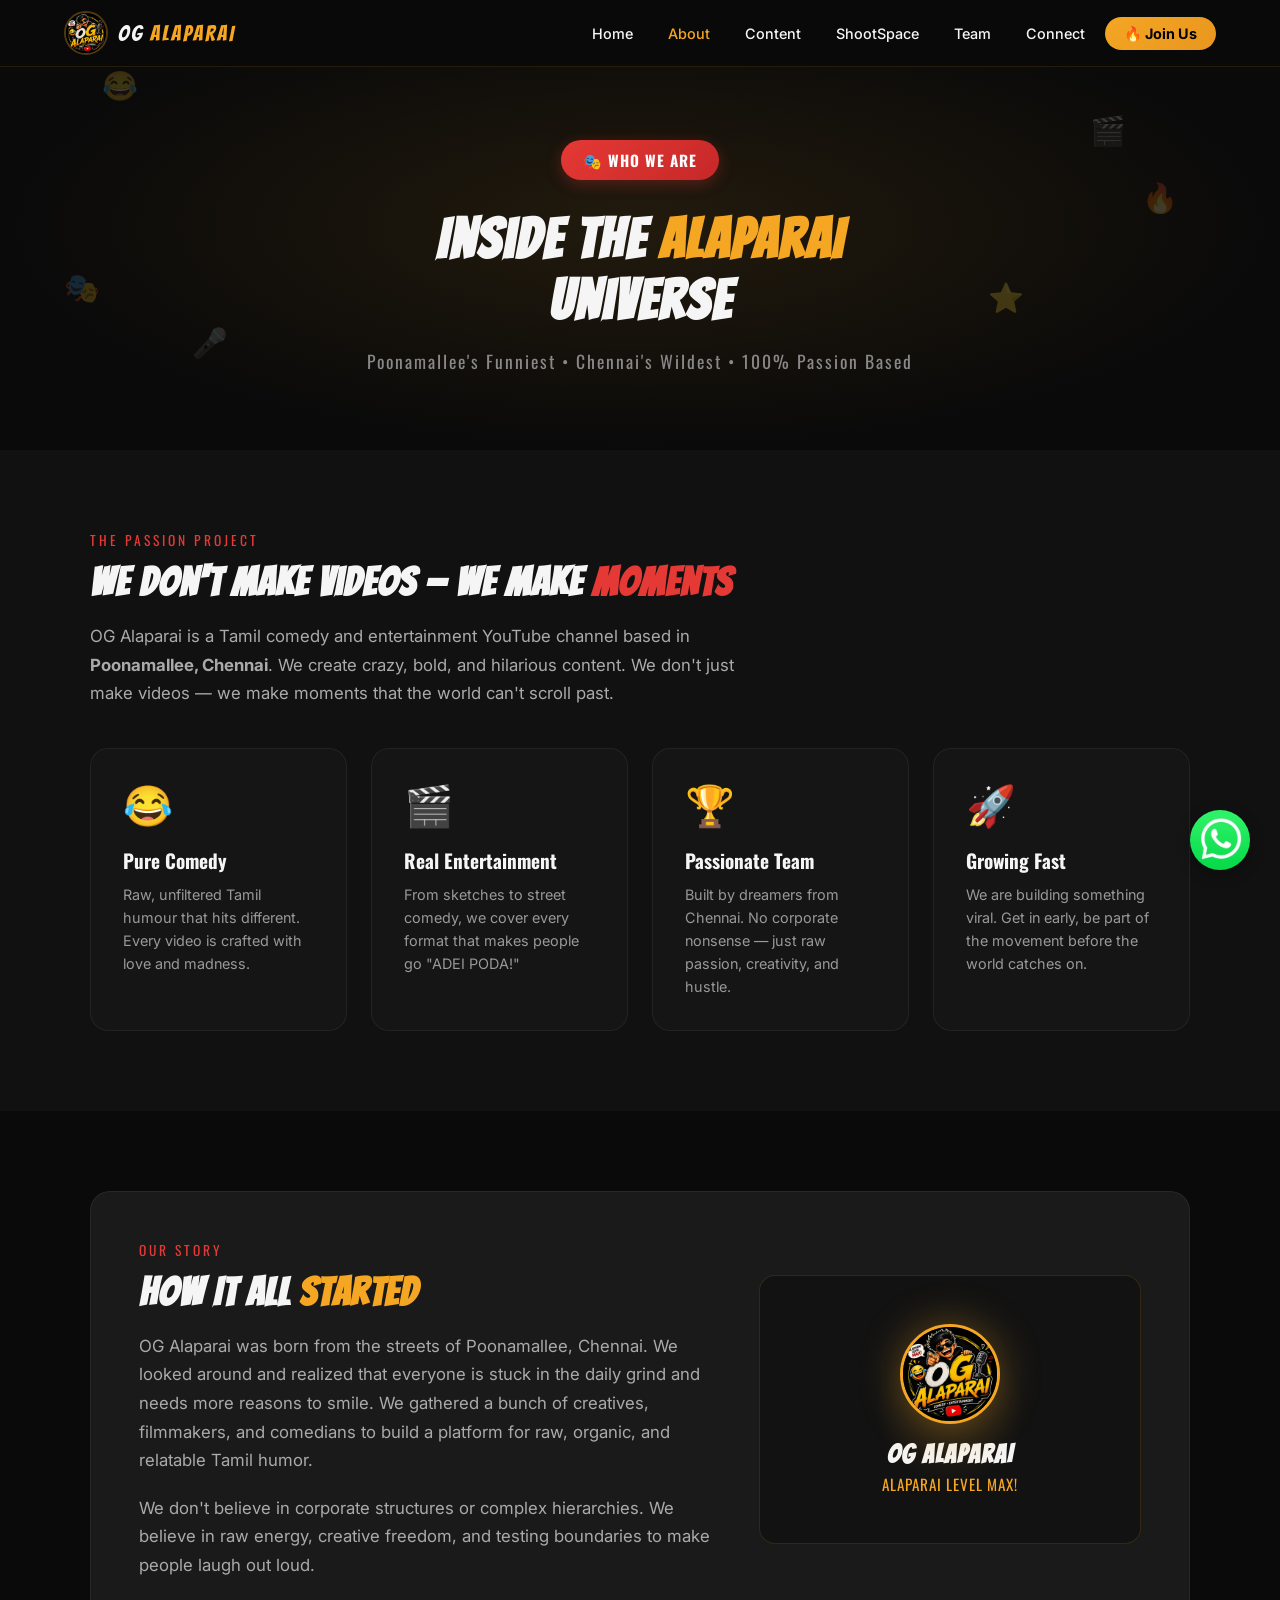
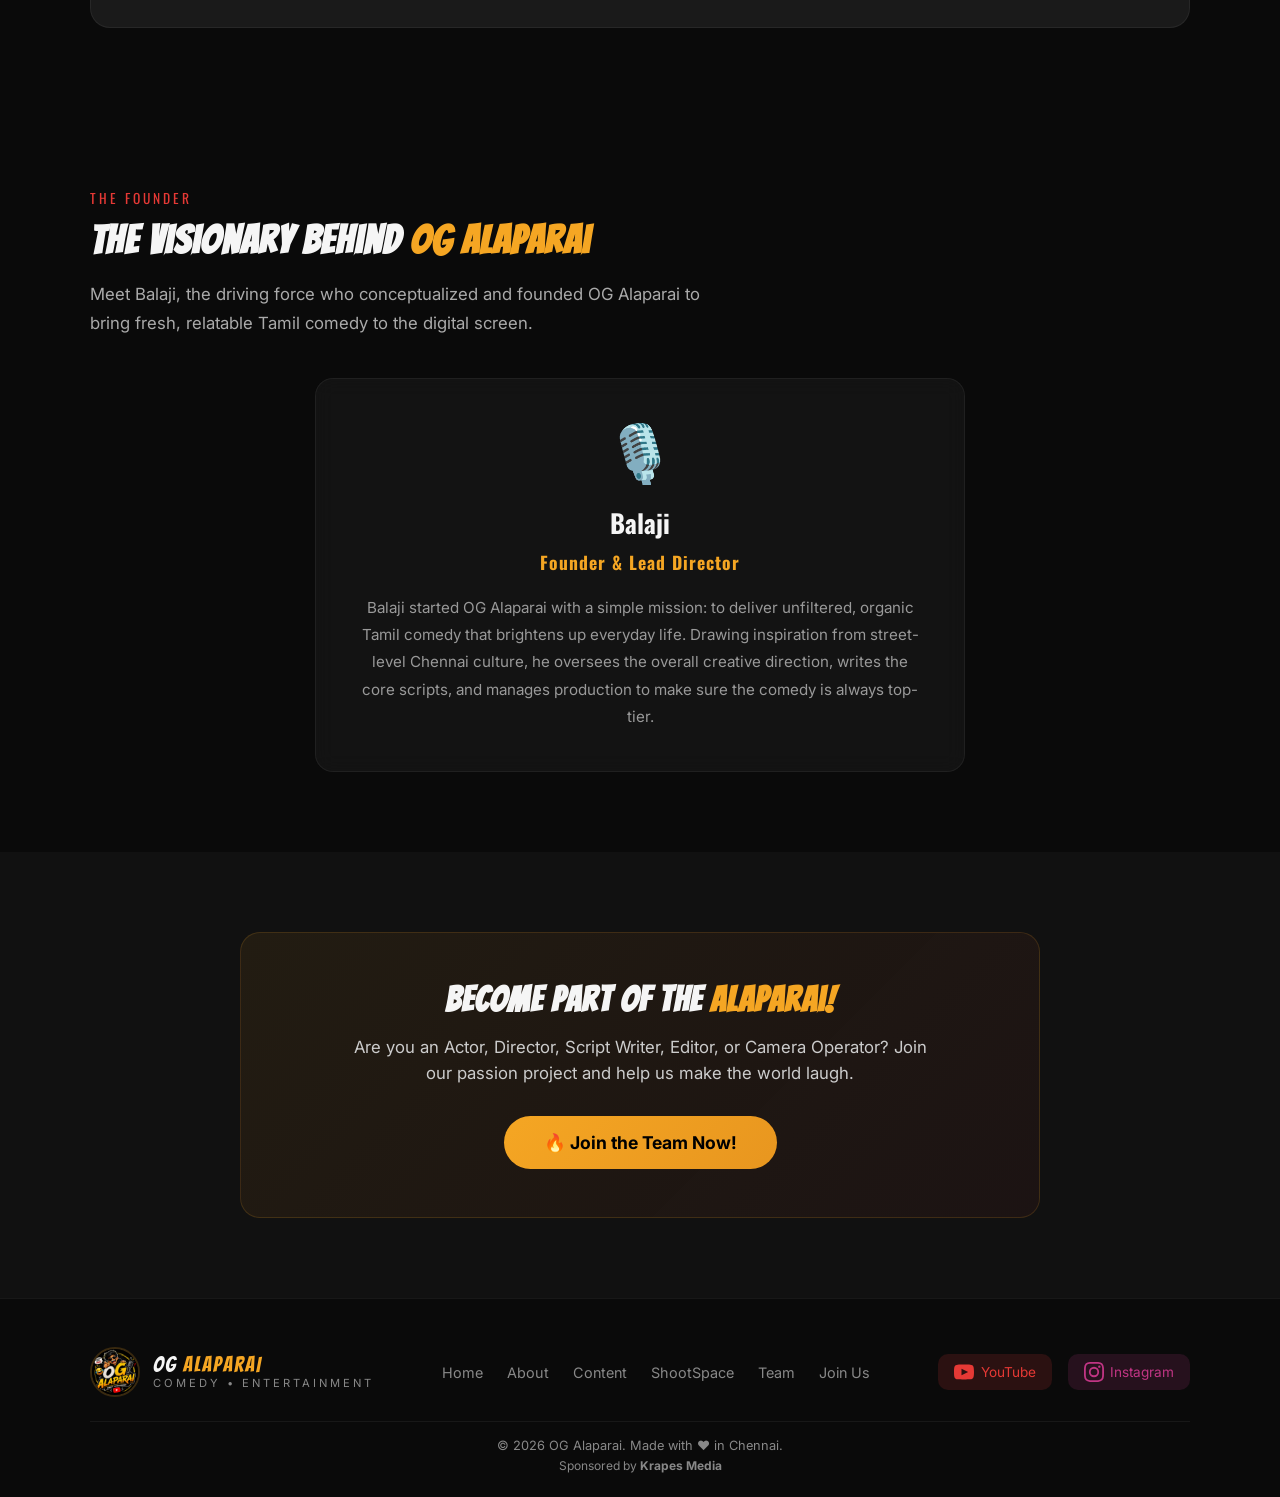
==== commit 64df7d2a: "ShootSpace added" ====
--- a/about.html
+++ b/about.html
@@ -24,6 +24,7 @@
         <li><a href="index.html" class="nav-link">Home</a></li>
         <li><a href="about.html" class="nav-link active">About</a></li>
         <li><a href="content.html" class="nav-link">Content</a></li>
+        <li><a href="shootspace.html" class="nav-link">ShootSpace</a></li>
         <li><a href="team.html" class="nav-link">Team</a></li>
         <li><a href="connect.html" class="nav-link">Connect</a></li>
         <li><a href="join.html#apply" class="nav-link nav-cta">🔥 Join Us</a></li>
@@ -150,6 +151,7 @@
           <a href="index.html">Home</a>
           <a href="about.html">About</a>
           <a href="content.html">Content</a>
+          <a href="shootspace.html">ShootSpace</a>
           <a href="team.html">Team</a>
           <a href="join.html">Join Us</a>
         </div>
